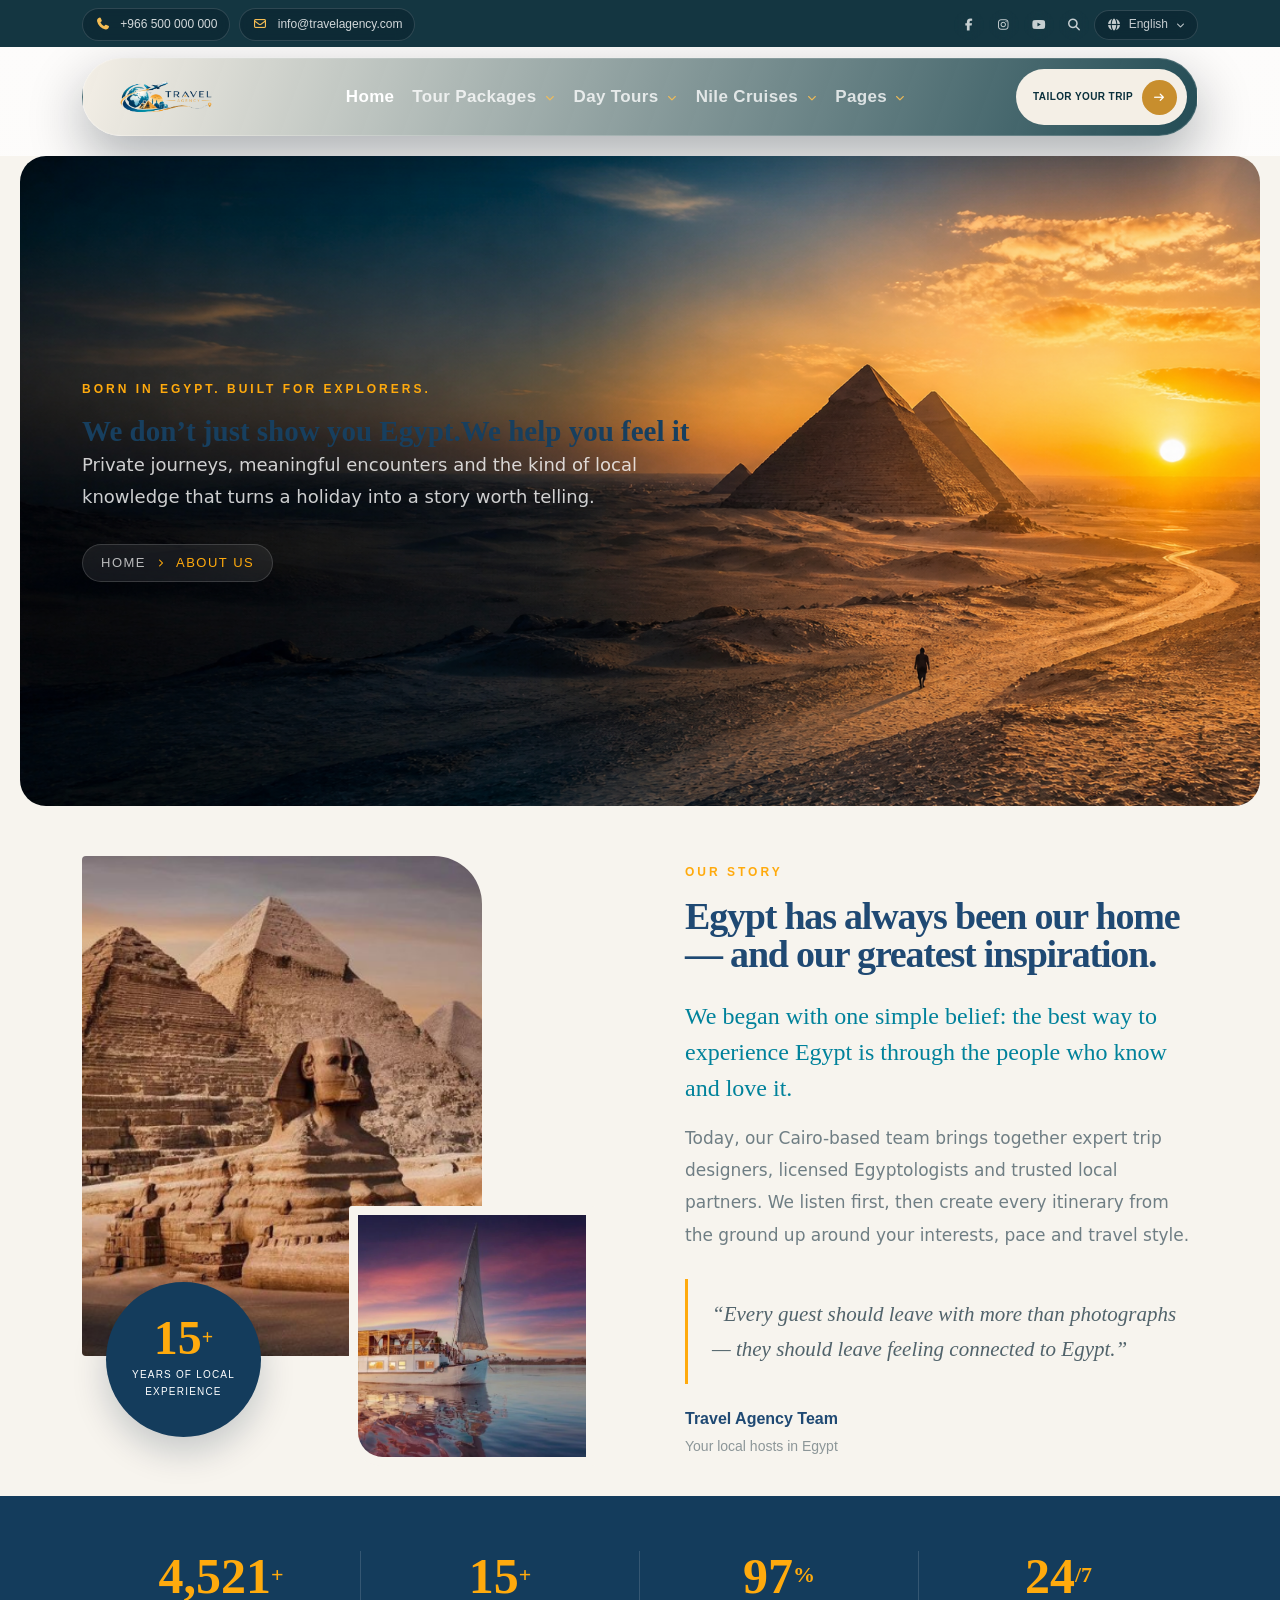
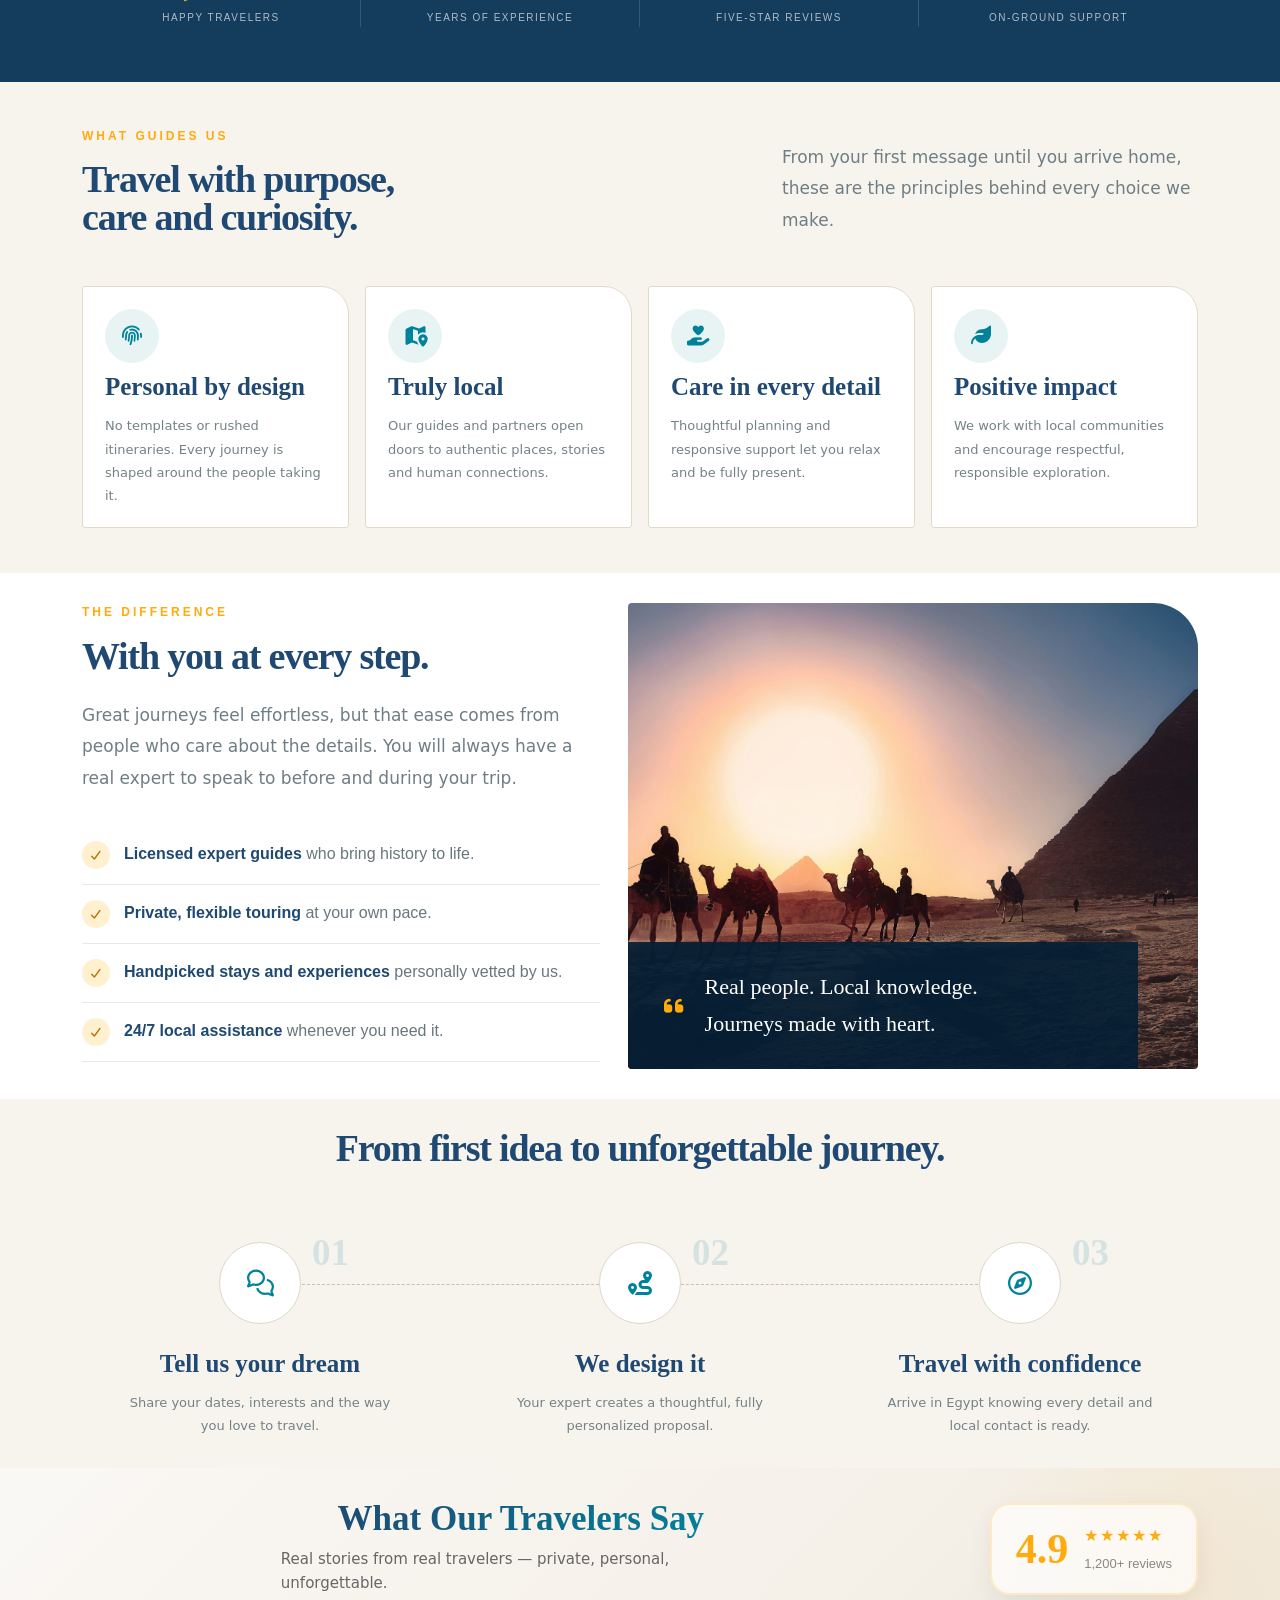
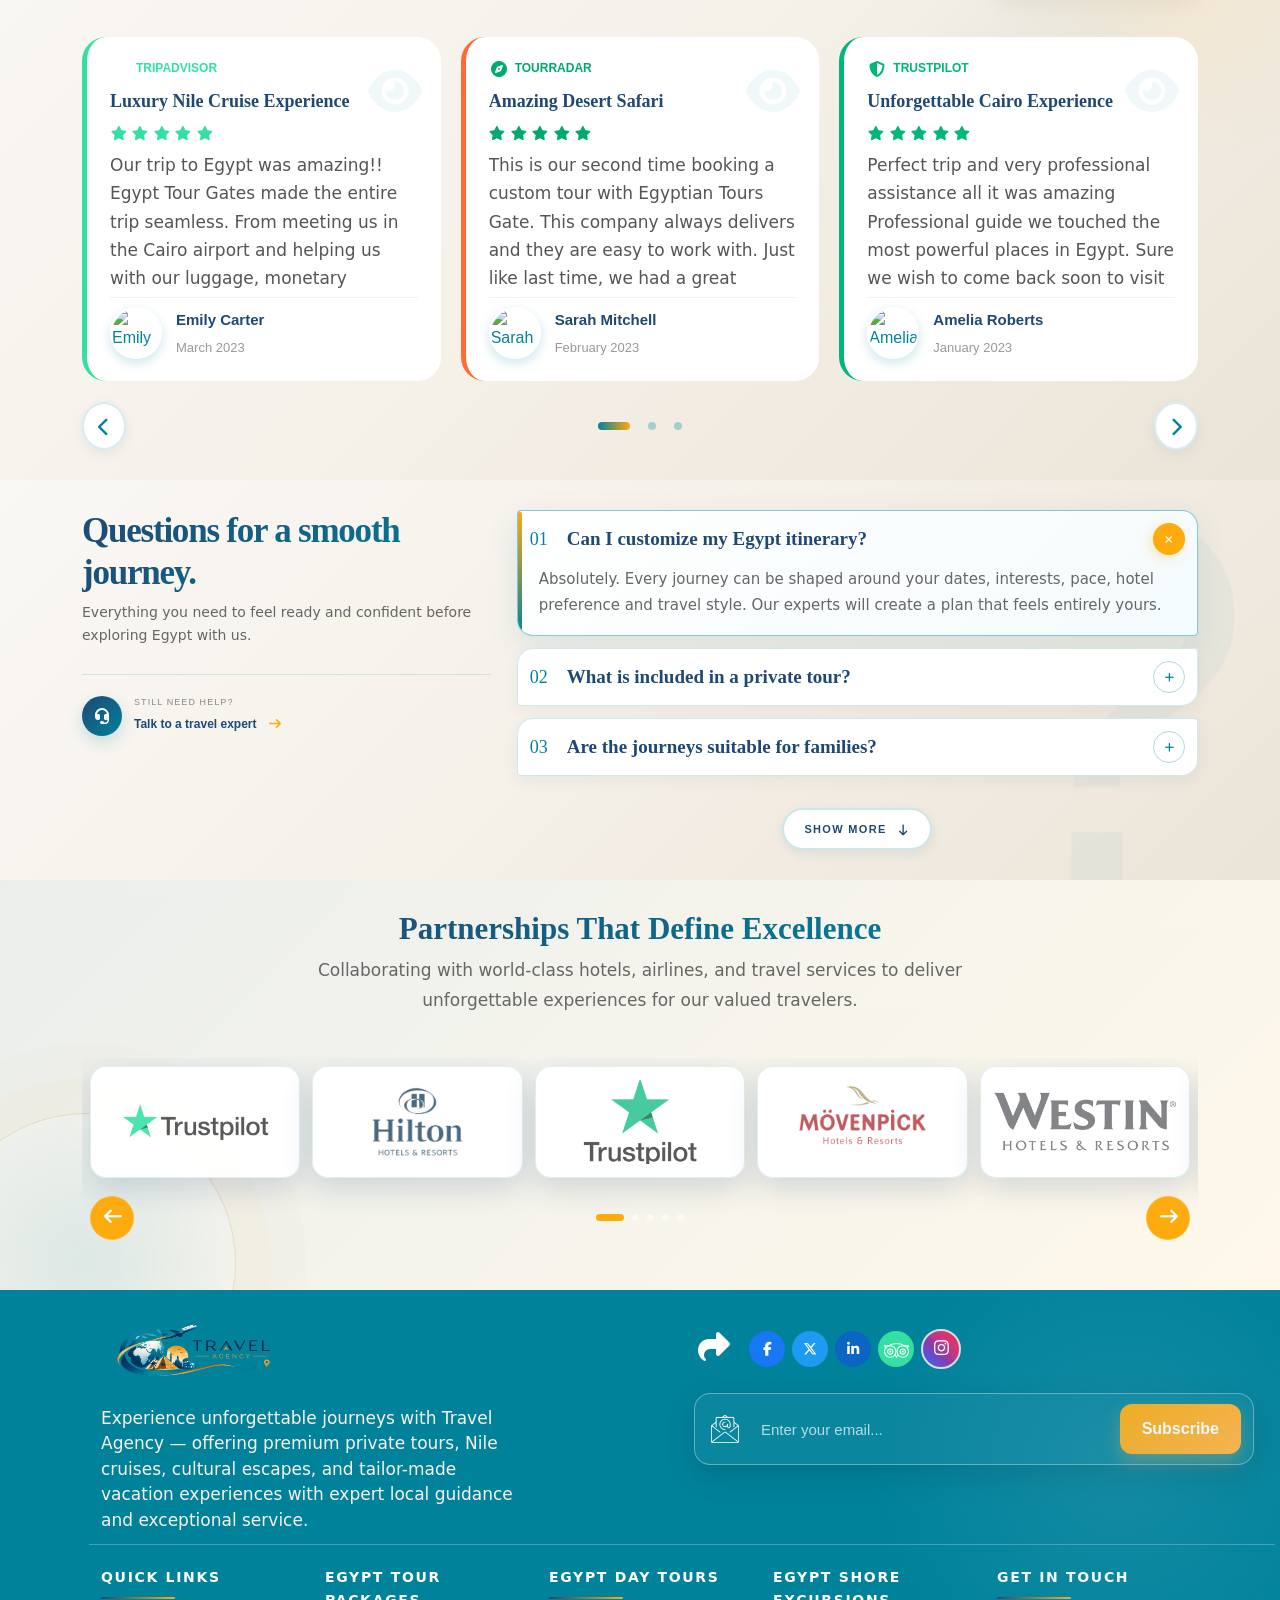
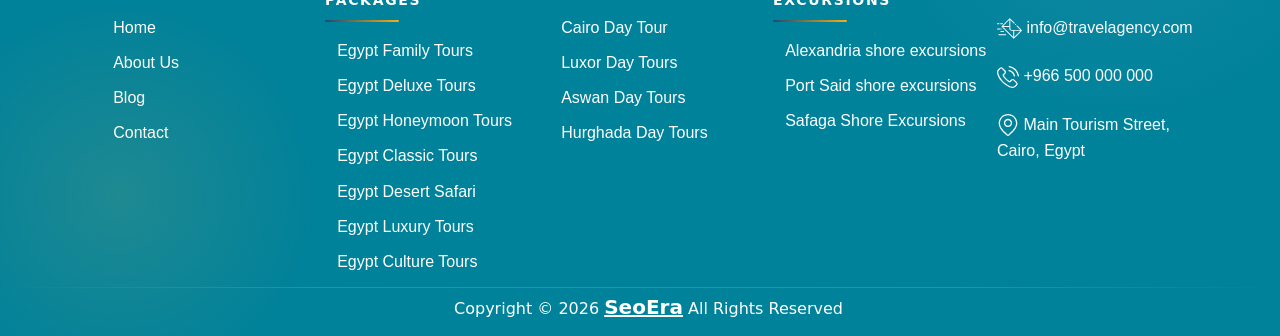
==== about.html @ 5a13d2a3 "tour" ====
<!DOCTYPE html>
<html lang="en">

<head>
  <meta charset="utf-8">
  <meta name="viewport" content="width=device-width, initial-scale=1, viewport-fit=cover">
  <meta http-equiv="X-UA-Compatible" content="IE=edge">

  <title>Travel Agency | Tailor-Made Tours & Vacations</title>
  <meta name="description"
    content="Travel Agency offers premium private tours, cultural trips, Nile cruises, beach escapes, and custom vacation packages designed for unforgettable journeys.">
  <meta name="keywords"
    content="travel agency, tour packages, private tours, vacation packages, Nile cruise, cultural tours, travel experiences, Egypt tours">

  <!-- Open Graph / Facebook / LinkedIn -->
  <meta property="og:image:alt" content="Travel Agency premium vacation and tour experiences">
  <meta property="og:locale" content="en_US">
  <meta property="og:url" content="https://www.travelagency.com" />
  <meta property="og:title" content="Travel Agency | Tailor-Made Tours & Vacations" />
  <meta property="og:description"
    content="Travel Agency offers premium private tours, cultural trips, Nile cruises, beach escapes, and custom vacation packages designed for unforgettable journeys." />
  <meta property="og:image" content="https://www.travelagency.com/assets/images/logo.png" />

  <meta property="og:site_name" content="Travel Agency" />
  <meta name="author" content="Travel Agency">
  <meta property="og:type" content="website">
  <link href="https://www.travelagency.com" rel="canonical">
  <!-- Twitter Card -->
  <meta name="twitter:card" content="summary">
  <meta name="twitter:site" content="@travelagency">
  <meta name="twitter:title" content="Travel Agency | Tailor-Made Tours & Vacations">
  <meta name="twitter:description"
    content="Travel Agency offers premium private tours, cultural trips, Nile cruises, beach escapes, and custom vacation packages designed for unforgettable journeys.">
  <meta name="twitter:image" content="https://www.travelagency.com/assets/images/logo.png">

  <meta name="robots" content="index, follow, max-image-preview:large, max-snippet:-1, max-video-preview:-1">
  <meta name="theme-color" content="#061d35">
  <meta name="color-scheme" content="light">

  <!-- Twitter Card -->

  <!-- Favicons: upload these files later inside /assets/favicon/ -->
  <link rel="icon" type="image/png" sizes="32x32" href="./assets/images/logo.png">
  <link rel="icon" type="image/png" sizes="16x16" href="./assets/images/logo.png">
  <link rel="apple-touch-icon" sizes="180x180" href="./assets/images/logo.png">


  <!---==============================================================================================
        Librairies
    ==================================================================================================-->
  <!-- font-awesome icon -->
  <link rel="stylesheet" href="./assets/fonts/fontawesome/css/all.min.css" />
  <!-- Bootstrap 5 css -->
  <link rel="stylesheet" href="assets/css/librairies/bootstrap.min.css" />
  <!-- ============= swiper  ===========  -->
  <link rel="stylesheet" href="assets/css/librairies/swiper-bundle.min.css" />
  <!-- Main style css -->
  <link rel="stylesheet" href="assets/css/main.css?v=20260826-egypt-dispatch-v2" />
  <link rel="stylesheet" href="assets/css/about-page.css?v=20260830" />

  <!-- Schema: TravelAgency + Organization -->
  <script type="application/ld+json">
    {
      "@context": "https://schema.org",
      "@type": ["TravelAgency", "Organization"],
      "name": "Travel Agency",
      "url": "https://www.travelagency.com/",
      "logo": "https://www.travelagency.com/assets/images/logo.png",
      "image": "https://www.travelagency.com/assets/images/logo.png",
      "description": "Travel Agency creates tailor-made tours, private excursions, Nile cruises, and unforgettable vacation experiences around the world.",
      "telephone": "+966 500 000 000",
      "email": "info@travelagency.com",
      "address": {
        "@type": "PostalAddress",
        "streetAddress": "Main Tourism Street",
        "addressLocality": "Cairo",
        "addressCountry": "EG"
      },
      "areaServed": ["Egypt", "Cairo", "Luxor", "Aswan", "Hurghada", "Sharm El Sheikh"],
      "priceRange": "$$$",
      "sameAs": [
        "https://www.facebook.com/",
        "https://www.instagram.com/",
        "https://www.youtube.com/@"
      ]
    }
  </script>

  <!-- Schema: WebSite with SearchAction -->
  <script type="application/json" data-schema-status="legacy-disabled">
    {
      "@context": "https://schema.org",
      "@type": "WebSite",
      "name": "Happy Egypt",
      "url": "https://www..com/",
      "potentialAction": {
        "@type": "SearchAction",
        "target": "https://www..com/search?q={search_term_string}",
        "query-input": "required name=search_term_string"
      }
    }
    </script>

  <!-- Schema: Homepage + ItemList for featured tours -->
  <script type="application/json" data-schema-status="legacy-disabled">
    {
      "@context": "https://schema.org",
      "@type": "WebPage",
      "name": "Egypt Tours Gate & Trips | Happy Egypt",
      "url": "https://www..com/",
      "description": "Discover the Egypt Tours Gate and trips with Happy Egypt. Explore Cairo, Luxor, Aswan, Nile Cruises, and the Red Sea through expertly crafted itineraries.",
      "mainEntity": {
        "@type": "ItemList",
        "name": "Featured Egypt Tours",
        "itemListElement": [
          {
            "@type": "ListItem",
            "position": 1,
            "item": {
              "@type": "TouristTrip",
              "name": "13 Days Classic Egypt Tour Package with Nile Cruise",
              "description": "Classic Egypt tour covering Cairo, Alexandria, Hurghada, Luxor and Aswan with Nile Cruise experience.",
              "touristType": "Cultural Travelers",
              "offers": {"@type": "Offer", "price": "3350", "priceCurrency": "USD", "availability": "https://schema.org/InStock"}
            }
          },
          {
            "@type": "ListItem",
            "position": 2,
            "item": {
              "@type": "TouristTrip",
              "name": "Basics of Egypt Tour in 5 Days",
              "description": "Explore Cairo and Luxor in 5 days with expert guides and comfortable accommodations.",
              "touristType": "First-time Visitors",
              "offers": {"@type": "Offer", "price": "3350", "priceCurrency": "USD", "availability": "https://schema.org/InStock"}
            }
          },
          {
            "@type": "ListItem",
            "position": 3,
            "item": {
              "@type": "TouristTrip",
              "name": "Abu Simbel Day Trip",
              "description": "Journey to Abu Simbel temples and Lake Nasser on a private guided day trip.",
              "touristType": "Heritage Travelers",
              "offers": {"@type": "Offer", "price": "160", "priceCurrency": "USD", "availability": "https://schema.org/InStock"}
            }
          }
        ]
      }
    }
    </script>


  <!-- Schema: Blog preview posts -->
  <script type="application/json" data-schema-status="legacy-disabled">
    {
      "@context": "https://schema.org",
      "@type": "ItemList",
      "name": "Happy Egypt Travel Blog",
      "itemListElement": [
        {
          "@type": "ListItem",
          "position": 1,
          "item": {
            "@type": "BlogPosting",
            "headline": "Discover The Grand Egyptian Museum - GEM Opening 2025",
            "url": "https://www..com/article-details.html",
            "image": "https://www..com/storage/22589/conversions/image-473-webp.webp",
            "author": {"@type": "Organization", "name": "Happy Egypt"},
            "publisher": {"@type": "Organization", "name": "Happy Egypt"}
          }
        },
        {
          "@type": "ListItem",
          "position": 2,
          "item": {
            "@type": "BlogPosting",
            "headline": "Exploring the Valley Temple of Khafre",
            "url": "https://www..com/article-details.html",
            "image": "https://www..com/storage/22227/conversions/589321228_temple-webp.webp",
            "author": {"@type": "Organization", "name": "Happy Egypt"},
            "publisher": {"@type": "Organization", "name": "Happy Egypt"}
          }
        },
        {
          "@type": "ListItem",
          "position": 3,
          "item": {
            "@type": "BlogPosting",
            "headline": "The Tomb of Kagemni: Explore Saqqara's Ancient Treasure",
            "url": "https://www..com/article-details.html",
            "image": "https://www..com/storage/22157/conversions/tomb-of-kagemni-at-saqqara--webp.webp",
            "author": {"@type": "Organization", "name": "Happy Egypt"},
            "publisher": {"@type": "Organization", "name": "Happy Egypt"}
          }
        }
      ]
    }
    </script>

  <!-- Schema: FAQPage -->
  <script type="application/json" data-schema-status="legacy-disabled">
    {
      "@context": "https://schema.org",
      "@type": "FAQPage",
      "mainEntity": [
        {
          "@type": "Question",
          "name": "What is included in aHappy Egypt private day tour?",
          "acceptedAnswer": {"@type": "Answer", "text": "Most private day tours include hotel pickup and drop-off, a licensed expert guide, private transportation and a customized itinerary. Entrance fees and meals depend on the selected tour package."}
        },
        {
          "@type": "Question",
          "name": "Can I customize my Egypt day tour itinerary?",
          "acceptedAnswer": {"@type": "Answer", "text": "Yes.Happy Egypt can tailor your itinerary around your schedule, interests, hotel location and preferred travel style."}
        },
        {
          "@type": "Question",
          "name": "AreHappy Egypt tours suitable for families?",
          "acceptedAnswer": {"@type": "Answer", "text": "Yes. Private tours can be adjusted for couples, families, seniors and small groups, including flexible pacing and family-friendly stops."}
        },
        {
          "@type": "Question",
          "name": "How can I book a private day tour in Egypt?",
          "acceptedAnswer": {"@type": "Answer", "text": "You can book through the website inquiry form, WhatsApp, email or by requesting a custom itinerary from the travel team."}
        }
      ]
    }
    </script>
  <!-- Unified structured data for Travel Agency -->
  <script type="application/ld+json">
    {
      "@context": "https://schema.org",
      "@graph": [
        {
          "@type": "TravelAgency",
          "@id": "https://www.travelagency.com/#organization",
          "name": "Travel Agency",
          "url": "https://www.travelagency.com/",
          "logo": {
            "@type": "ImageObject",
            "@id": "https://www.travelagency.com/#logo",
            "url": "https://www.travelagency.com/assets/images/logo.png",
            "contentUrl": "https://www.travelagency.com/assets/images/logo.png",
            "caption": "Travel Agency"
          },
          "image": { "@id": "https://www.travelagency.com/#logo" },
          "description": "Travel Agency creates private tours, custom vacation packages, Nile cruises, and unforgettable travel experiences across top destinations.",
          "telephone": "+966 500 000 000",
          "email": "info@travelagency.com",
          "priceRange": "$$$",
          "address": {
            "@type": "PostalAddress",
            "streetAddress": "Main Tourism Street",
            "addressLocality": "Cairo",
            "addressCountry": "EG"
          },
          "areaServed": [
            { "@type": "Country", "name": "Egypt" },
            { "@type": "City", "name": "Cairo" },
            { "@type": "City", "name": "Luxor" },
            { "@type": "City", "name": "Aswan" },
            { "@type": "City", "name": "Hurghada" },
            { "@type": "City", "name": "Sharm El Sheikh" }
          ],
          "sameAs": [
            "https://www.facebook.com/",
            "https://www.instagram.com/",
            "https://www.youtube.com/@"
          ]
        },
        {
          "@type": "WebSite",
          "@id": "https://www.travelagency.com/#website",
          "url": "https://www.travelagency.com/",
          "name": "Travel Agency",
          "publisher": { "@id": "https://www.travelagency.com/#organization" },
          "inLanguage": "en-US"
        },
        {
          "@type": "WebPage",
          "@id": "https://www.travelagency.com/#webpage",
          "url": "https://www.travelagency.com/",
          "name": "Travel Agency | Tailor-Made Holiday Packages",
          "description": "Explore private tours, day trips, Nile cruises and tailor-made holiday packages crafted for unforgettable travel experiences.",
          "isPartOf": { "@id": "https://www.travelagency.com/#website" },
          "about": { "@id": "https://www.travelagency.com/#organization" },
          "inLanguage": "en-US"
        }
      ]
    }
  </script>
</head>

<body>

  <header class="hero-header">
    <div class="hero-topbar">
      <div class="container hero-topbar__inner">
        <div class="hero-topbar__contact"><a href="tel:+966500000000"><i class="fas fa-phone"></i> +966 500 000
            000</a><a href="mailto:info@travelagency.com"><i class="far fa-envelope"></i> info@travelagency.com</a>
        </div>
        <div class="hero-topbar__tools"><a href="#" aria-label="Facebook"><i class="fab fa-facebook-f"></i></a><a
            href="#" aria-label="Instagram"><i class="fab fa-instagram"></i></a><a href="#" aria-label="YouTube"><i
              class="fab fa-youtube"></i></a><button type="button" aria-label="Search"><i
              class="fas fa-search"></i></button>
          <div class="hero-lang"><button class="hero-lang__trigger" type="button" aria-haspopup="true"><i
                class="fas fa-globe"></i> English <i class="fas fa-chevron-down"></i></button>
            <div class="hero-lang-dropdown">
              <a href="#" class="active">English</a>
              <a href="#">Français</a>
              <a href="#">Deutsch</a>
            </div>
          </div>
        </div>
      </div>
    </div>
    <div class="container hero-nav-wrap">
      <div class="hero-header__inner">
        <a class="hero-header__brand" href="./index.html" aria-label="Travel Agency home"><img
            src="assets/images/logo.png" alt="Travel Agency" width="155" height="64"></a>
        <nav class="hero-header__nav" aria-label="Main navigation">
          <a class="is-active" href="./index.html">Home</a>

          <div class="hero-nav-item"><a href="./category.html" class="hero-nav-item__link">Tour Packages <i
                class="fas fa-chevron-down"></i></a>
            <div class="hero-dropdown"><a href="./Tour.html">Classic Egypt</a><a href="./Tour.html">Luxury Tours</a><a
                href="./Tour.html">Family Holidays</a></div>
          </div>
          <div class="hero-nav-item"><a href="./category.html" class="hero-nav-item__link">Day Tours <i
                class="fas fa-chevron-down"></i></a>
            <div class="hero-dropdown"><a href="./Tour.html">Cairo Day Tours</a><a href="./Tour.html">Luxor Day
                Tours</a><a href="./Tour.html">Aswan Day Tours</a></div>
          </div>
          <div class="hero-nav-item"><a href="./category.html" class="hero-nav-item__link">Nile Cruises <i
                class="fas fa-chevron-down"></i></a>
            <div class="hero-dropdown"><a href="./Tour.html">Luxury Cruises</a><a href="./Tour.html">Dahabiya
                Sailing</a></div>
          </div>
          <div class="hero-nav-item"><button type="button">Pages <i class="fas fa-chevron-down"></i></button>
            <div class="hero-dropdown"><a href="./about.html">About us</a><a href="./article_Category.html">Travel
                guide</a><a href="./contact.html">Contact</a></div>
          </div>
        </nav>
        <a class="hero-header__cta" href="./tailorMade.html">Tailor your trip <i class="fas fa-arrow-right"></i></a>
        <button class="hero-header__toggle" type="button" aria-label="Open navigation" aria-controls="hero-navigation"
          aria-expanded="false"><span></span><span></span><span></span></button>
      </div>
    </div>
    <div class="hero-mobile-overlay" aria-hidden="true"></div>
    <aside class="hero-mobile-nav" id="hero-navigation" aria-hidden="true">
      <div class="hero-mobile-nav__head"><a href="./index.html"><img src="assets/images/logo.png"
            alt="Travel Agency"></a><button class="hero-mobile-nav__close" type="button"
          aria-label="Close navigation"><i class="fas fa-times"></i></button></div>
      <p class="hero-mobile-nav__tagline">Explore Egypt</p>
      <nav aria-label="Mobile navigation"><a class="hero-mobile-link" href="./index.html">Home</a>
        <div class="hero-mobile-group"><button type="button" aria-expanded="false"><span>Destinations</span><i
              class="fas fa-chevron-down"></i></button>
          <div><a href="./Tour.html">Cairo</a><a href="./Tour.html">Luxor &amp; Aswan</a><a href="./Tour.html">Red
              Sea</a></div>
        </div>
        <div class="hero-mobile-group"><button type="button" aria-expanded="false"><span>Egypt tour packages</span><i
              class="fas fa-chevron-down"></i></button>
          <div><a href="./Tour.html">Classic Egypt</a><a href="./Tour.html">Luxury Tours</a><a href="./Tour.html">Family
              Holidays</a></div>
        </div>
        <div class="hero-mobile-group"><button type="button" aria-expanded="false"><span>Egypt Day Tours</span><i
              class="fas fa-chevron-down"></i></button>
          <div><a href="./Tour.html">Cairo Day Tours</a><a href="./Tour.html">Luxor Day Tours</a><a
              href="./Tour.html">Aswan Day Tours</a></div>
        </div>
        <div class="hero-mobile-group"><button type="button" aria-expanded="false"><span>Egypt Nile Cruise</span><i
              class="fas fa-chevron-down"></i></button>
          <div><a href="./Tour.html">Luxury Cruises</a><a href="./Tour.html">Dahabiya Sailing</a></div>
        </div>
        <div class="hero-mobile-group"><button type="button" aria-expanded="false"><span>Pages</span><i
              class="fas fa-chevron-down"></i></button>
          <div><a href="./about.html">About us</a><a href="./article_Category.html">Travel guide</a><a
              href="./contact.html">Contact</a></div>
        </div>
      </nav>
      <a class="hero-mobile-nav__cta" href="./tailorMade.html"><i class="fas fa-arrow-right"></i> Plan your trip</a>
      <button class="hero-mobile-nav__language" type="button"><i class="fas fa-globe"></i> English <i
          class="fas fa-chevron-down"></i></button>
    </aside>
  </header>

  <main class="about-page">
    <section class="about-hero" aria-labelledby="about-page-title">
      <div class="about-hero__image" aria-hidden="true"></div>
      <div class="about-hero__overlay" aria-hidden="true"></div>
      <div class="container about-hero__content">
        <span class="about-eyebrow">Born in Egypt. Built for explorers.</span>
        <h2 id="about-page-title">We don’t just show you Egypt.We help you feel it</h2>
        <p>Private journeys, meaningful encounters and the kind of local knowledge that turns a holiday into a story
          worth telling.</p>
        <nav class="about-breadcrumb" aria-label="Breadcrumb"><a href="./index.html">Home</a><i
            class="fas fa-chevron-right"></i><span>About us</span></nav>
      </div>
    </section>

    <section class="about-story" aria-labelledby="about-story-title">
      <div class="container about-story__grid">
        <div class="about-story__visual">
          <figure class="about-story__main"><img src="assets/images/New folder/giza.png"
              alt="The Pyramids of Giza at golden hour" loading="lazy"></figure>
          <figure class="about-story__small"><img src="assets/images/New folder/Egypt Nile Cruise.webp"
              alt="A peaceful Nile cruise in Egypt" loading="lazy"></figure>
          <div class="about-story__badge"><strong>15<sup>+</sup></strong><span>Years of local<br>experience</span></div>
        </div>
        <div class="about-story__copy">
          <span class="about-kicker">Our story</span>
          <h2 id="about-story-title">Egypt has always been our home — and our greatest inspiration.</h2>
          <p class="about-story__lead">We began with one simple belief: the best way to experience Egypt is through the
            people who know and love it.</p>
          <p>Today, our Cairo-based team brings together expert trip designers, licensed Egyptologists and trusted local
            partners. We listen first, then create every itinerary from the ground up around your interests, pace and
            travel style.</p>
          <blockquote>“Every guest should leave with more than photographs — they should leave feeling connected to
            Egypt.”</blockquote>
          <div class="about-story__signature"><span>Travel Agency Team</span><small>Your local hosts in Egypt</small>
          </div>
        </div>
      </div>
    </section>

    <section class="about-numbers" aria-label="Our achievements">
      <div class="container about-numbers__grid">
        <div><strong data-counter="4800">4,800<sup>+</sup></strong><span>Happy travelers</span></div>
        <div><strong data-counter="15">15<sup>+</sup></strong><span>Years of experience</span></div>
        <div><strong data-counter="98">98<sup>%</sup></strong><span>Five-star reviews</span></div>
        <div><strong data-counter="24">24<sup>/7</sup></strong><span>On-ground support</span></div>
      </div>
    </section>

    <section class="about-values" aria-labelledby="about-values-title">
      <div class="container">
        <div class="about-values__head">
          <div><span class="about-kicker">What guides us</span>
            <h2 id="about-values-title">Travel with purpose,<br>care and curiosity.</h2>
          </div>
          <p>From your first message until you arrive home, these are the principles behind every choice we make.</p>
        </div>
        <div class="about-values__grid">
          <article><i class="fas fa-fingerprint"></i>
            <h3>Personal by design</h3>
            <p>No templates or rushed itineraries. Every journey is shaped around the people taking it.</p>
          </article>
          <article><i class="fas fa-map-marked-alt"></i>
            <h3>Truly local</h3>
            <p>Our guides and partners open doors to authentic places, stories and human connections.</p>
          </article>
          <article><i class="fas fa-hand-holding-heart"></i>
            <h3>Care in every detail</h3>
            <p>Thoughtful planning and responsive support let you relax and be fully present.</p>
          </article>
          <article><i class="fas fa-leaf"></i>
            <h3>Positive impact</h3>
            <p>We work with local communities and encourage respectful, responsible exploration.</p>
          </article>
        </div>
      </div>
    </section>

    <section class="about-difference" aria-labelledby="about-difference-title">
      <div class="container about-difference__grid">
        <div class="about-difference__copy"><span class="about-kicker">The difference</span>
          <h2 id="about-difference-title">With you at every step.</h2>
          <p>Great journeys feel effortless, but that ease comes from people who care about the details. You will always
            have a real expert to speak to before and during your trip.</p>
          <ul>
            <li><i class="fas fa-check"></i><span><strong>Licensed expert guides</strong> who bring history to
                life.</span></li>
            <li><i class="fas fa-check"></i><span><strong>Private, flexible touring</strong> at your own pace.</span>
            </li>
            <li><i class="fas fa-check"></i><span><strong>Handpicked stays and experiences</strong> personally vetted by
                us.</span></li>
            <li><i class="fas fa-check"></i><span><strong>24/7 local assistance</strong> whenever you need it.</span>
            </li>
          </ul>
        </div>
        <figure class="about-difference__image"><img src="assets/images/New folder/hero-img5.jpg"
            alt="Travelers exploring Egypt with a local guide" loading="lazy">
          <figcaption><i class="fas fa-quote-left"></i><span>Real people. Local knowledge.<br>Journeys made with
              heart.</span></figcaption>
        </figure>
      </div>
    </section>

    <section class="about-process" aria-labelledby="about-process-title">
      <div class="container">
        <div class="about-process__head">

          <h2 id="about-process-title">From first idea to unforgettable journey.</h2>
        </div>
        <div class="about-process__steps">
          <article><b>01</b><span><i class="far fa-comments"></i></span>
            <h3>Tell us your dream</h3>
            <p>Share your dates, interests and the way you love to travel.</p>
          </article>
          <article><b>02</b><span><i class="fas fa-route"></i></span>
            <h3>We design it</h3>
            <p>Your expert creates a thoughtful, fully personalized proposal.</p>
          </article>
          <article><b>03</b><span><i class="far fa-compass"></i></span>
            <h3>Travel with confidence</h3>
            <p>Arrive in Egypt knowing every detail and local contact is ready.</p>
          </article>
        </div>
        <!-- <div class="about-process__cta">
          <p>Your Egypt story starts with a conversation.</p><a href="./tailorMade.html">Plan my trip <i
              class="fas fa-arrow-right"></i></a>
        </div> -->
      </div>
    </section>
  </main>

  <section class="cat-hero-section about-legacy-content" aria-labelledby="cat-hero-heading">
    <div class="cat-hero-bg">
      <img src="assets/images/hero-ai-2026.png" alt="Egypt Luxury Travel and Pyramids of Giza" class="cat-hero-bg__img"
        fetchpriority="high">
      <div class="cat-hero-bg__overlay"></div>
      <div class="cat-hero-bg__pattern"></div>
    </div>

    <div class="container cat-hero-content">

      <!-- Hero Copy -->
      <div class="cat-hero-text">
        <h1 id="cat-hero-heading" class="cat-hero-title">
          Egypt Day Tours & Excursions
        </h1>
        <p class="cat-hero-lead">
          Discover the most popular day tours and excursions in Egypt. From the Pyramids of Giza and the Sphinx to Luxor
          and Aswan, we offer private guided tours to explore Egypt's ancient wonders.
        </p>

        <!-- Quick Trust Stats -->
        <div class="cat-hero-stats">
          <div class="cat-hero-stat">
            <span class="cat-hero-stat__num">12<sup>+</sup></span>
            <span class="cat-hero-stat__label">Tour Categories</span>
          </div>
          <div class="cat-hero-stat-divider"></div>
          <div class="cat-hero-stat">
            <span class="cat-hero-stat__num">150<sup>+</sup></span>
            <span class="cat-hero-stat__label">Curated Itineraries</span>
          </div>
          <div class="cat-hero-stat-divider"></div>
          <div class="cat-hero-stat">
            <span class="cat-hero-stat__num">100<sup>%</sup></span>
            <span class="cat-hero-stat__label">Tailor-Made &amp; Private</span>
          </div>
          <div class="cat-hero-stat-divider"></div>
          <div class="cat-hero-stat">
            <span class="cat-hero-stat__num">4.9<i class="fas fa-star cat-hero-star"></i></span>
            <span class="cat-hero-stat__label">1,200+ Reviews</span>
          </div>
        </div>

        <!-- Quick Filter / Search Jump -->
        <!-- <div class="cat-hero-search-wrap">
          <div class="cat-hero-search">
            <i class="fas fa-search cat-hero-search__icon"></i>
            <input type="text" id="categorySearchInput"
              placeholder="Search categories (e.g. Nile Cruise, Cairo, Safari, Luxury)..."
              aria-label="Search travel categories">
            <button type="button" id="clearSearchBtn" class="cat-hero-search__clear" style="display:none;"
              aria-label="Clear search">
              <i class="fas fa-times"></i>
            </button>
          </div>
        </div> -->
      </div>
      <!-- Breadcrumb -->
      <nav aria-label="breadcrumb" class="cat-breadcrumb">
        <ol class="cat-breadcrumb__list">
          <li class="cat-breadcrumb__item">
            <a href="./index.html" class="cat-breadcrumb__link"><i class="fas fa-home"></i> Home</a>
          </li>
          <li class="cat-breadcrumb__separator"><i class="fas fa-chevron-right"></i></li>
          <li class="cat-breadcrumb__item">
            <a href="./category.html" class="cat-breadcrumb__link">
              Egypt Day Tours</a>
          </li>
          <li class="cat-breadcrumb__separator"><i class="fas fa-chevron-right"></i></li>

          <li class="cat-breadcrumb__item active" aria-current="page">Explore the Best Cairo Day Tours</li>
        </ol>
      </nav>

    </div>
  </section>

  <!-- ======================================
       ABOUT US SECTION
  ======================================= -->
  <section class="about-us" id="about-us" aria-labelledby="about-us-title">
    <div class="container about-us__shell">

      <!-- Right Content Column -->
      <div class="about-us__content">
        <h2 id="about-us-title" class="about-us__title">
          Egypt, Closer Than
          You've Ever Seen It
        </h2>

        <p class="about-us__lead">
          We are a Cairo-based travel company with over 15 years of experience crafting private, bespoke journeys across
          Egypt — from the Pyramids of Giza to the temples of Nubia.
        </p>

        <p class="about-us__body">
          Every trip we design is built around one traveler at a time. No crowded buses. No rushed agendas. Just you, a
          licensed expert guide, and the real Egypt — at your own pace, on your own schedule.
        </p>

        <!-- Key Pillars -->
        <ul class="about-us__pillars" aria-label="Our key values">
          <li class="about-us__pillar">
            <span class="about-us__pillar-icon"><i class="fas fa-user-tie"></i></span>
            <div class="about-us__pillar-copy">
              <strong>Expert-Licensed Guides</strong>
              <p>Every guide holds an official Ministry of Tourism license and speaks your language.</p>
            </div>
          </li>
          <li class="about-us__pillar">
            <span class="about-us__pillar-icon"><i class="fas fa-sliders"></i></span>
            <div class="about-us__pillar-copy">
              <strong>100% Tailored Itineraries</strong>
              <p>We build your trip from scratch — no templates, no fixed schedules.</p>
            </div>
          </li>
          <li class="about-us__pillar">
            <span class="about-us__pillar-icon"><i class="fas fa-headset"></i></span>
            <div class="about-us__pillar-copy">
              <strong>24/7 On-Ground Support</strong>
              <p>A real person is available to you at every step of your journey.</p>
            </div>
          </li>
        </ul>

        <!-- Stats Row -->
        <div class="about-us__stats" role="list">
          <div class="about-us__stat" role="listitem">
            <strong>4,800<span>+</span></strong>
            <small>Travelers Served</small>
          </div>
          <div class="about-us__stat-divider" aria-hidden="true"></div>
          <div class="about-us__stat" role="listitem">
            <strong>98<span>%</span></strong>
            <small>5-Star Reviews</small>
          </div>
          <div class="about-us__stat-divider" aria-hidden="true"></div>
          <div class="about-us__stat" role="listitem">
            <strong>15<span>+</span></strong>
            <small>Years Experience</small>
          </div>
        </div>
      </div>
      <!-- Left Visual Column -->
      <div class="about-us__visual">
        <div class="about-us__img-main">
          <img src="assets/images/New folder/giza.png" alt="Pyramids of Giza with camel at golden hour" loading="lazy">
          <div class="about-us__img-badge">
            <span class="about-us__badge-num">15<sup>+</sup></span>
            <span class="about-us__badge-label">Years of Excellence</span>
          </div>
        </div>

        <div class="about-us__img-secondary">
          <img src="assets/images/New folder/Egypt Nile Cruise.webp" alt="Luxury Nile cruise at sunset" loading="lazy">
        </div>

        <!-- Floating Trust Card -->
        <div class="about-us__trust-card">
          <div class="about-us__trust-icon"><i class="fas fa-shield-halved"></i></div>
          <div class="about-us__trust-copy">
            <strong>4,800+</strong>
            <span>Happy Travelers in 2024</span>
          </div>
        </div>
      </div>

    </div>
  </section>



  <section class="reviews-section" aria-labelledby="reviews-title">
    <div class="reviews-decoration"></div>
    <div class="container reviews-shell">
      <div class="reviews-header">
        <div class="header-content">
          <h2 id="reviews-title">What Our Travelers Say</h2>
          <p>Real stories from real travelers — private, personal, unforgettable.</p>
        </div>
        <div class="header-rating">
          <span class="rating-score">4.9</span>
          <div class="rating-details">
            <span class="rating-stars">★★★★★</span>
            <span class="rating-count">1,200+ reviews</span>
          </div>
        </div>
      </div>

      <div class="reviews-slider-wrapper">
        <div class="swiper reviewsSwiper">
          <div class="swiper-wrapper">
            <div class="swiper-slide">
              <div class="review-card review-card--tripadvisor">
                <div class="review-watermark"><i class="fas fa-eye"></i></div>
                <div class="review-platform-icon">
                  <i class="fab fa-tripadvisor"></i>
                  <span>Tripadvisor</span>
                </div>
                <div class="review-header">
                  <h3 class="review-title">Luxury Nile Cruise Experience</h3>
                  <div class="review-rating">
                    <i class="fas fa-star"></i>
                    <i class="fas fa-star"></i>
                    <i class="fas fa-star"></i>
                    <i class="fas fa-star"></i>
                    <i class="fas fa-star"></i>
                  </div>
                </div>
                <p class="review-text">Our trip to Egypt was amazing!! Egypt Tour Gates made the entire trip seamless.
                  From meeting us in the Cairo airport and helping us with our luggage, monetary exchange and getting
                  through customs to the exceptionally informative tour guides daily, this company was there every step
                  of the way.</p>
                <div class="review-footer">
                  <div class="review-avatar">
                    <img src="https://randomuser.me/api/portraits/women/44.jpg" alt="Emily Carter">
                  </div>
                  <div class="review-author">
                    <strong>Emily Carter</strong>
                    <small>March 2023</small>
                  </div>
                </div>
              </div>
            </div>

            <div class="swiper-slide">
              <div class="review-card review-card--tourradar">
                <div class="review-watermark"><i class="fas fa-eye"></i></div>
                <div class="review-platform-icon">
                  <i class="fas fa-compass"></i>
                  <span>TourRadar</span>
                </div>
                <div class="review-header">
                  <h3 class="review-title">Amazing Desert Safari</h3>
                  <div class="review-rating">
                    <i class="fas fa-star"></i>
                    <i class="fas fa-star"></i>
                    <i class="fas fa-star"></i>
                    <i class="fas fa-star"></i>
                    <i class="fas fa-star"></i>
                  </div>
                </div>
                <p class="review-text">This is our second time booking a custom tour with Egyptian Tours Gate. This
                  company always delivers and they are easy to work with. Just like last time, we had a great
                  experience. Our 2 teenagers and eight year old also had a blast on this tour.</p>
                <div class="review-footer">
                  <div class="review-avatar">
                    <img src="https://randomuser.me/api/portraits/women/65.jpg" alt="Sarah Mitchell">
                  </div>
                  <div class="review-author">
                    <strong>Sarah Mitchell</strong>
                    <small>February 2023</small>
                  </div>
                </div>
              </div>
            </div>

            <div class="swiper-slide">
              <div class="review-card review-card--trustpilot">
                <div class="review-watermark"><i class="fas fa-eye"></i></div>
                <div class="review-platform-icon">
                  <i class="fas fa-shield-alt"></i>
                  <span>Trustpilot</span>
                </div>
                <div class="review-header">
                  <h3 class="review-title">Unforgettable Cairo Experience</h3>
                  <div class="review-rating">
                    <i class="fas fa-star"></i>
                    <i class="fas fa-star"></i>
                    <i class="fas fa-star"></i>
                    <i class="fas fa-star"></i>
                    <i class="fas fa-star"></i>
                  </div>
                </div>
                <p class="review-text">Perfect trip and very professional assistance all it was amazing Professional
                  guide we touched the most powerful places in Egypt. Sure we wish to come back soon to visit more and
                  to have a stay in red sea.</p>
                <div class="review-footer">
                  <div class="review-avatar">
                    <img src="https://randomuser.me/api/portraits/women/32.jpg" alt="Amelia Roberts">
                  </div>
                  <div class="review-author">
                    <strong>Amelia Roberts</strong>
                    <small>January 2023</small>
                  </div>
                </div>
              </div>
            </div>

            <div class="swiper-slide">
              <div class="review-card review-card--google">
                <div class="review-watermark"><i class="fas fa-eye"></i></div>
                <div class="review-platform-icon">
                  <i class="fab fa-google"></i>
                  <span>Google</span>
                </div>
                <div class="review-header">
                  <h3 class="review-title">Solo Travel - Perfectly Safe</h3>
                  <div class="review-rating">
                    <i class="fas fa-star"></i>
                    <i class="fas fa-star"></i>
                    <i class="fas fa-star"></i>
                    <i class="fas fa-star"></i>
                    <i class="fas fa-star"></i>
                  </div>
                </div>
                <p class="review-text">From Cairo to Aswan, every hotel, guide and experience was exceptional. It felt
                  luxurious while still keeping the warmth and soul of Egypt. The private access and thoughtful
                  surprises made it truly unforgettable.</p>
                <div class="review-footer">
                  <div class="review-avatar">
                    <img src="https://randomuser.me/api/portraits/men/32.jpg" alt="Daniel Kim">
                  </div>
                  <div class="review-author">
                    <strong>Daniel Kim</strong>
                    <small>December 2022</small>
                  </div>
                </div>
              </div>
            </div>

            <div class="swiper-slide">
              <div class="review-card review-card--tripadvisor">
                <div class="review-watermark"><i class="fas fa-eye"></i></div>
                <div class="review-platform-icon">
                  <i class="fab fa-tripadvisor"></i>
                  <span>Tripadvisor</span>
                </div>
                <div class="review-header">
                  <h3 class="review-title">Cultural Journey Excellence</h3>
                  <div class="review-rating">
                    <i class="fas fa-star"></i>
                    <i class="fas fa-star"></i>
                    <i class="fas fa-star"></i>
                    <i class="fas fa-star"></i>
                    <i class="fas fa-star"></i>
                  </div>
                </div>
                <p class="review-text">A seamless trip with genuinely warm people. The private access, the thoughtful
                  surprises and the peaceful desert evening were unforgettable. Every detail was taken care of
                  perfectly.</p>
                <div class="review-footer">
                  <div class="review-avatar">
                    <img src="https://randomuser.me/api/portraits/women/68.jpg" alt="Marie Fournier">
                  </div>
                  <div class="review-author">
                    <strong>Marie Fournier</strong>
                    <small>November 2022</small>
                  </div>
                </div>
              </div>
            </div>
          </div>
        </div>

        <div class="slider-controls">
          <button class="slider-btn slider-prev"><i class="fas fa-chevron-left"></i></button>
          <div class="slider-pagination"></div>
          <button class="slider-btn slider-next"><i class="fas fa-chevron-right"></i></button>
        </div>
      </div>
    </div>
  </section>


  <section class="travel-faq" id="faq">
    <div class="travel-faq__shell container">
      <div class="travel-faq__intro">
        <h2>Questions for a smooth journey.</h2>
        <p>Everything you need to feel ready and confident before exploring Egypt with us.</p>
        <div class="travel-faq__help">
          <span><i class="fas fa-headset"></i></span>
          <div><small>Still need help?</small><a href="./contact.html">Talk to a travel expert <i
                class="fas fa-arrow-right"></i></a></div>
        </div>
      </div>
      <div class="travel-faq__list">
        <article class="travel-faq__item is-open">
          <button type="button" aria-expanded="true" aria-controls="travel-faq-1"><span
              class="travel-faq__number">01</span><span>Can I customize my Egypt itinerary?</span><i
              class="fas fa-plus"></i></button>
          <div class="travel-faq__answer" id="travel-faq-1">
            <p>Absolutely. Every journey can be shaped around your dates, interests, pace, hotel preference and travel
              style. Our experts will create a plan that feels entirely yours.</p>
          </div>
        </article>
        <article class="travel-faq__item">
          <button type="button" aria-expanded="false" aria-controls="travel-faq-2"><span
              class="travel-faq__number">02</span><span>What is included in a private tour?</span><i
              class="fas fa-plus"></i></button>
          <div class="travel-faq__answer" id="travel-faq-2">
            <p>Most private tours include hotel pickup and drop-off, a licensed guide, private air-conditioned transport
              and a carefully planned itinerary. Exact inclusions are always clear before booking.</p>
          </div>
        </article>
        <article class="travel-faq__item">
          <button type="button" aria-expanded="false" aria-controls="travel-faq-3"><span
              class="travel-faq__number">03</span><span>Are the journeys suitable for families?</span><i
              class="fas fa-plus"></i></button>
          <div class="travel-faq__answer" id="travel-faq-3">
            <p>Yes. We adapt the pace, stops and transport for children, parents and senior travellers, creating
              comfortable experiences for every generation.</p>
          </div>
        </article>
        <article class="travel-faq__item">
          <button type="button" aria-expanded="false" aria-controls="travel-faq-4"><span
              class="travel-faq__number">04</span><span>How far in advance should I book?</span><i
              class="fas fa-plus"></i></button>
          <div class="travel-faq__answer" id="travel-faq-4">
            <p>We recommend booking four to eight weeks ahead, especially for Nile cruises and peak travel months.
              Last-minute requests are welcome and depend on availability.</p>
          </div>
        </article>
        <article class="travel-faq__item">
          <button type="button" aria-expanded="false" aria-controls="travel-faq-5"><span
              class="travel-faq__number">05</span><span>What is your cancellation policy?</span><i
              class="fas fa-plus"></i></button>
          <div class="travel-faq__answer" id="travel-faq-5">
            <p>Day tours usually include free cancellation up to 48 hours before departure. Multi-day journeys and
              cruises have package-specific terms shared clearly with your proposal.</p>
          </div>
        </article>
        <div class="travel-faq__more-wrap">
          <button class="travel-faq__more" type="button" aria-expanded="false">
            <span class="show-label">Show More</span><span class="less-label">Show Less</span><i
              class="fas fa-arrow-down"></i>
          </button>
        </div>
      </div>
    </div>
  </section>


  <section class="partners">
    <div class="container">
      <!-- Partners Header -->
      <div class="row justify-content-center">
        <div class="col-lg-8 text-center">
          <div class="partners-header">
            <h2 class="section-title partners-title">Partnerships That Define Excellence</h2>
            <p class="partners-subtitle">Collaborating with world-class hotels, airlines, and travel services to deliver
              unforgettable experiences for our valued travelers.</p>

          </div>
        </div>
      </div>
    </div>

    <div class="partners-showcase container" aria-label="Our trusted partners">
      <div class="partners-showcase__line" aria-hidden="true">
        <div class="swiper partnerSwiper">
          <div class="swiper-wrapper partners-logo-grid">
            <figure class="swiper-slide"><img src="assets/images/Trustpilot-Logo.png" alt="Trustpilot partner logo">
            </figure>
            <figure class="swiper-slide"><img src="assets/images/HI_mk_logo_hiltonbrandlogo-(1)-webp.webp"
                alt="Hilton hotel partner logo">
            </figure>
            <figure class="swiper-slide"><img src="assets/images/trustpilot.png" alt="Trustpilot reviews logo"></figure>
            <figure class="swiper-slide"><img src="assets/images/pngegg-(7)-webp.webp"
                alt="Sheraton hotel partner logo"></figure>
            <figure class="swiper-slide"><img src="assets/images/pngegg-(6)-webp.webp" alt="Golden Tulip partner logo">
            </figure>
            <figure class="swiper-slide"><img src="assets/images/pngegg-(5)-webp.webp"
                alt="Marriott hotel partner logo"></figure>
            <figure class="swiper-slide"><img src="assets/images/pngegg-(4)-webp.webp" alt="Westin hotel partner logo">
            </figure>
            <figure class="swiper-slide"><img src="assets/images/tripadvisor-color.png" alt="TripAdvisor partner logo">
            </figure>
            <figure class="swiper-slide"><img src="assets/images/pngegg-(2)-webp.webp"
                alt="Travel platform partner logo"></figure>
          </div>
          <div class="partners-slider-nav">
            <button class="partners-prev" type="button" aria-label="Previous partners"><i
                class="fas fa-arrow-left"></i></button>
            <div class="partners-pagination"></div>
            <button class="partners-next" type="button" aria-label="Next partners"><i
                class="fas fa-arrow-right"></i></button>
          </div>
        </div>
      </div>
  </section>


  <footer class="site-footer site-footer--refined">
    <div class="footer-deco-layer"></div>
    <!-- Top wave -->
    <div class="container-fluid">
      <div class="row footer-deco">
        <div class="col-md-6 col-xl-6">
          <div class="footer-widget footer-widget--about">
            <div itemscope="" itemtype="http://schema.org/Organization">

              <a href="./index.html" class="footer-widget__logo" itemprop="url">
                <img loading="lazy" src="assets/images/logo.png" alt="logo" itemprop="logo" width="185">
              </a>
            </div>
            <p class="footer-widget__text">
              Experience unforgettable journeys with Travel Agency — offering premium private tours,
              Nile cruises, cultural escapes, and tailor-made vacation experiences with expert local
              guidance and exceptional service.
            </p>

          </div>
        </div>


        <div class="col-md-6 col-xl-6">
          <ul class="social-media-navbar mt-4 mb-4">
            <li>
              <i class="fas fa-share fa-2x text-white me-2" aria-hidden="true"></i>
            </li>
            <li>
              <a href="https://facebook.com/travelagency" target="_blank" aria-label="Follow us on Facebook"
                class="facebook">
                <i class="fab fa-facebook-f"></i>
              </a>
            </li>
            <li>
              <a href="https://twitter.com/travelagency" target="_blank" aria-label="Follow us on Twitter"
                class="twitter">
                <i class="fab fa-x-twitter"></i>
              </a>
            </li>
            <li>
              <a href="https://linkedin.com/company/travelagency" target="_blank" aria-label="Follow us on LinkedIn"
                class="linkedin">
                <i class="fab fa-linkedin-in"></i>
              </a>
            </li>
            <li>
              <a href="https://tripadvisor.com" target="_blank" aria-label="See us on TripAdvisor" class="tripadvisor">
                <svg style="width: 25px !important;" xmlns="http://www.w3.org/2000/svg" viewBox="0 0 24 24"
                  id="tripadvisor">
                  <g fill="none" stroke="#FFF" stroke-linecap="round" stroke-linejoin="round">
                    <circle cx="6" cy="13" r=".5"></circle>
                    <circle cx="6" cy="13" r="2.5"></circle>
                    <circle cx="6" cy="13" r="5.5"></circle>
                    <circle cx="18" cy="13" r=".5"></circle>
                    <circle cx="18" cy="13" r="2.5"></circle>
                    <circle cx="18" cy="13" r="5.5"></circle>
                    <path
                      d="M4.38 7.5a15.52 15.52 0 0 1 15.24 0M5.5 7.5h-5a5.64 5.64 0 0 1 1.09 2.22M18.5 7.5h5a5.64 5.64 0 0 0-1.09 2.22M10.54 16.1 12 18.5l1.46-2.4">
                    </path>
                  </g>
                </svg>
              </a>
            </li>
            <li>
              <a href="https://instagram.com/travelagency" target="_blank" aria-label="Follow us on Instagram"
                class="instagram">
                <i class="fab fa-instagram"></i>
              </a>
            </li>

          </ul>
          <div class="newsletter_wrap">
            <form action="#">
              <img src="./assets/images/email-icon.png" alt="Newsletter email icon">
              <input type="email" placeholder="Enter your email...">
              <button type="button" class="subscribe">Subscribe</button>
            </form>
          </div>


        </div>

        <hr>
      </div>
    </div>
    <div class="container-fluid">
      <div class="footer-grid">
        <!-- Column 2 -->
        <div class="footer-col">
          <p class="footer-col-title">Quick Links</p>
          <ul>
            <li><a href="./index.html">Home</a></li>
            <li><a href="./about.html">About Us</a></li>
            <li><a href="./article_Category.html">Blog</a></li>
            <li><a href="./contact.html">Contact</a></li>
          </ul>
        </div>

        <!-- Column 3 -->

        <!-- Column 4 -->

        <div class="footer-col">
          <p class="footer-col-title"> Egypt tour packages</p>
          <ul>
            <li><a href="./Tour.html">Egypt Family Tours</a></li>
            <li><a href="./Tour.html">Egypt Deluxe Tours</a></li>
            <li><a href="./Tour.html">Egypt Honeymoon Tours</a></li>
            <li><a href="./Tour.html">Egypt Classic Tours</a></li>
            <li><a href="./Tour.html">Egypt Desert Safari</a></li>
            <li><a href="./Tour.html">Egypt Luxury Tours</a></li>
            <li><a href="./Tour.html">Egypt Culture Tours</a></li>

          </ul>
        </div>

        <!-- Column 5 -->
        <div class="footer-col">
          <p class="footer-col-title"> Egypt Day Tours</p>
          <ul>
            <li><a href="./Tour.html">Cairo Day Tour</a></li>
            <li><a href="./Tour.html">Luxor Day Tours</a></li>
            <li><a href="./Tour.html">Aswan Day Tours</a></li>
            <li><a href="./Tour.html">Hurghada Day Tours</a></li>
          </ul>
        </div>

        <!-- Column 6 -->
        <div class="footer-col">
          <p class="footer-col-title"> Egypt Shore Excursions</p>
          <ul>
            <li><a href="./Tour.html">Alexandria shore excursions</a></li>
            <li><a href="./Tour.html">Port Said shore excursions</a></li>
            <li><a href="./Tour.html">Safaga Shore Excursions</a></li>
          </ul>
        </div>

        <div class="footer-col">
          <p class="footer-col-title"> Get in touch</p>
          <div class="contact-footer mb-2" itemscope="" itemtype="https://schema.org/Organization">
            <a href="mailto:info@travelagency.com" itemprop="email" target="_blank">
              <img loading="lazy" src="./assets/images/envlope.svg" alt="Email icon" width="25" height="25">
              <span>info@travelagency.com</span>
            </a>
            <a href="tel:+966500000000" itemprop="telephone" target="_blank">
              <img loading="lazy" src="./assets/images/phone.svg" alt="Phone icon" width="22" height="22">
              <span> +966 500 000 000</span>
            </a>
            <a href="https://maps.google.com" itemprop="location" target="_blank">
              <img loading="lazy" src="./assets/images/location.svg" alt="Location icon" width="22" height="22">
              <span>
                Main Tourism Street, Cairo, Egypt
              </span>
            </a>


          </div>
        </div>

      </div>
    </div>
    <div class="footer-divider"></div>
    <div class="footer-bottom">
      <p class="footer-copy">
        Copyright © <span id="csyear">2026</span>
        <a href="https://www.seoera.net/" target="_blank">SeoEra</a>
        All Rights Reserved
      </p>


    </div>
  </footer>


  <!-- Scroll To Top -->
  <div id="scroll-top" class="scroll-top">
    <span id="scroll-top-value">0%</span>
  </div>
  <!--  scroll-top  -->
  <!--  menu__mobile -->
  <div class="menu__mobile">
    <div class="menu-mobile-fixed d-flex align-items-center justify-content-between">
      <a href="./index.html">
        <img loading="lazy" alt="mobile-contact" src="./assets/images/home.svg">
        <p>home</p>
      </a>
      <a href="https://wa.me/+966500000000" target="_blank">
        <img loading="lazy" alt="mobile-whatsapp" src="./assets/images/Whats App.svg">
        <p> Whatsapp</p>
      </a>
      <a href="tel:+966500000000">
        <img loading="lazy" alt="mobile-call" src="./assets/images/mobile-call.svg">
        <p> Call</p>
      </a>
      <a href="./tailorMade.html">
        <img loading="lazy" src="./assets/images/tailor.svg" alt="tailor-footer">
        <p> Book Now</p>
      </a>
    </div>
    </divAbout Us>
    <!-- menu__mobile -->
    <!--  floating -->

    <div class="c4t-floating-actions">
      <a href="https://wa.me/+966500000000" class="c4t-float-btn whatsapp" aria-label="Chat on WhatsApp"><img
          src="./assets/images/whatsapp.svg" alt="WhatsApp"></a>
      <a href="tel:+966500000000" class="c4t-float-btn chat" aria-label="Start private enquiry"><img
          src="./assets/images/call.png" alt="Call"></a>
    </div>
    <!--  floating -->
    <!--  Js  -->
    <!-- Bootstrap 5 js -->
    <script src="assets/js/librairies/bootstrap.bundle.min.js"></script>
    <!-- My swiper Js  -->
    <script src="assets/js/librairies/swiper-bundle.min.js"></script>
    <!-- My Custom Js  -->
    <script src="./assets/js/script.js"></script>
    <script src="./assets/js/about-page.js?v=20260831"></script>
</body>

</html>
---- assets/css/main.css ----
* {
    transition: .4s ease-in-out;
    box-sizing: border-box
}

/* ========================================================================== 
   HOMEPAGE 2026 — IMMERSIVE EDITORIAL HERO
   ========================================================================== */
.home-skip-link { position: fixed; top: 10px; left: 10px; z-index: 100000; padding: 11px 16px; border-radius: 8px; background: #102f39; color: #fff; font-weight: 800; transform: translateY(-150%); transition: transform .2s ease }
.home-skip-link:focus { color: #fff; transform: translateY(0) }

body .travel-hero { min-height: clamp(650px,82vh,870px); display: flex; align-items: center; isolation: isolate }
body .travel-hero::after { content: ""; position: absolute; inset: 0; z-index: 1; background: linear-gradient(90deg,rgba(4,24,31,.88) 0%,rgba(4,24,31,.56) 46%,rgba(4,24,31,.12) 78%),linear-gradient(0deg,rgba(4,24,31,.62),transparent 42%); pointer-events: none }
body .travel-hero__veil { z-index: 1; background: radial-gradient(circle at 72% 35%,transparent 0 18%,rgba(5,25,32,.16) 60%) }
body .travel-hero__content { z-index: 3; max-width: 1240px; padding-top: 50px; padding-bottom: 110px }
.travel-hero__eyebrow { display: flex; align-items: center; gap: 12px; margin-bottom: 21px; color: #efd295; font-size: 11px; font-weight: 800; letter-spacing: 2.2px; text-transform: uppercase }
.travel-hero__eyebrow span { width: 44px; height: 1px; background: #efd295 }
body .travel-hero h1 { max-width: 890px; margin: 0; color: #fff; font-size: clamp(58px,7.1vw,104px); line-height: .88; letter-spacing: -.045em; text-shadow: 0 10px 35px rgba(0,0,0,.2) }
body .travel-hero__lead { max-width: 640px; margin: 28px 0 30px; color: rgba(255,255,255,.84); font-size: 18px; line-height: 1.72 }
body .travel-hero__actions { display: flex; gap: 12px; align-items: center }
body .travel-hero__primary { min-height: 56px; padding: 0 25px; border-radius: 2px 16px 2px 16px; background: #e0b86d; color: #102f39; box-shadow: 0 13px 28px rgba(0,0,0,.2) }
body .travel-hero__actions .hero-header__cta { min-height: 56px; padding: 0 24px; border: 1px solid rgba(255,255,255,.42); border-radius: 2px 16px 2px 16px; background: rgba(255,255,255,.08); color: #fff; backdrop-filter: blur(9px) }
.travel-hero__proof { display: flex; gap: 0; margin-top: 35px; color: rgba(255,255,255,.68); font-size: 11px; letter-spacing: .3px }
.travel-hero__proof span { padding: 0 22px; border-right: 1px solid rgba(255,255,255,.22) }
.travel-hero__proof span:first-child { padding-left: 0 }
.travel-hero__proof span:last-child { border-right: 0 }
.travel-hero__proof strong { color: #fff; font-size: 14px }

.home-discovery { position: relative; z-index: 5; margin-top: -66px; padding: 0 0 72px }
.home-discovery__shell { display: grid; grid-template-columns: 1.18fr repeat(4,1fr); min-height: 132px; padding: 0; border-radius: 3px 24px 3px 24px; background: #fff; box-shadow: 0 28px 70px rgba(15,48,59,.2); overflow: hidden }
.home-discovery__intro { display: flex; flex-direction: column; justify-content: center; padding: 25px 28px; background: #123844; color: #fff }
.home-discovery__intro small { margin-bottom: 8px; color: #e0b86d; font-size: 9px; font-weight: 800; letter-spacing: 1.8px; text-transform: uppercase }
.home-discovery__intro strong { max-width: 190px; font: 600 23px/1.05 var(--cormorant,Georgia,serif) }
.home-discovery__shell>a { position: relative; display: grid; grid-template-columns: 34px 1fr 14px; align-items: center; gap: 10px; padding: 20px 17px; border-right: 1px solid rgba(18,56,68,.09); color: #123844; transition: background .25s ease,color .25s ease }
.home-discovery__shell>a>i:first-child { color: #c7923e; font-size: 20px }
.home-discovery__shell>a>i:last-child { font-size: 10px; opacity: .45; transition: transform .25s ease }
.home-discovery__shell>a span small,.home-discovery__shell>a span b { display: block }
.home-discovery__shell>a span small { margin-bottom: 5px; color: #77898e; font-size: 9px; letter-spacing: .5px }
.home-discovery__shell>a span b { font-size: 13px }
.home-discovery__shell>a:hover { background: #f6f0e5; color: #123844 }
.home-discovery__shell>a:hover>i:last-child { transform: translateX(4px) }
.home-discovery__shell>a.home-discovery__custom { border: 0; background: #e0b86d }
.home-discovery__shell>a.home-discovery__custom>i:first-child { color: #123844 }
.home-discovery__shell>a.home-discovery__custom span small { color: rgba(18,56,68,.68) }

body .tour-catalog { padding-top: 48px }
body .tour-catalog__heading h2 { max-width: 650px; font-size: clamp(42px,5vw,68px); line-height: .98; letter-spacing: -.025em }
body .tour-card-new { border-radius: 3px 22px 3px 22px; box-shadow: 0 16px 45px rgba(20,54,65,.09) }
body .tour-card-new__media { border-radius: 3px 22px 0 0 }

@media(max-width:1100px) {
  .home-discovery__shell { grid-template-columns: 1fr 1fr 1fr }
  .home-discovery__intro { grid-row: span 2 }
  .home-discovery__shell>a { min-height: 92px }
}
@media(max-width:767px) {
  body .travel-hero { min-height: 720px; align-items: flex-end }
  body .travel-hero::after { background: linear-gradient(0deg,rgba(4,24,31,.94) 0%,rgba(4,24,31,.54) 65%,rgba(4,24,31,.12) 100%) }
  body .travel-hero__content { padding-top: 120px; padding-bottom: 120px }
  body .travel-hero h1 { max-width: 520px; font-size: clamp(49px,14vw,70px); line-height: .92 }
  body .travel-hero__lead { margin: 22px 0 25px; font-size: 15px }
  body .travel-hero__actions { align-items: stretch; flex-direction: column }
  body .travel-hero__primary,body .travel-hero__actions .hero-header__cta { justify-content: center; width: 100%; min-height: 52px }
  .travel-hero__proof { justify-content: space-between; gap: 9px; margin-top: 26px }
  .travel-hero__proof span { padding: 0 9px; font-size: 9px }
  .travel-hero__proof span:first-child { padding-left: 0 }
  .travel-hero__proof strong { display: block; font-size: 13px }
  .home-discovery { margin-top: -72px; padding-bottom: 54px }
  .home-discovery__shell { grid-template-columns: 1fr 1fr; margin-inline: 13px; border-radius: 3px 20px 3px 20px }
  .home-discovery__intro { grid-column: 1 / -1; grid-row: auto; min-height: 104px }
  .home-discovery__intro strong { max-width: none }
  .home-discovery__shell>a { min-height: 100px; padding: 16px 13px; grid-template-columns: 28px 1fr }
  .home-discovery__shell>a>i:last-child { display: none }
  body .tour-catalog { padding-top: 25px }
}
@media(prefers-reduced-motion:reduce) {
  .home-discovery__shell>a,.home-discovery__shell>a>i:last-child { transition: none }
}

:root {
    --main-color: #00829B;
    --second-color: #1f4973;
    --third-color: #FFAA0D;
    scroll-behavior: smooth;
    --white-color: #fff;
    --muted: #2e333e;
    --cormorant: "Cormorant Garamond", Georgia, serif;
    --dm-sans: "DM Sans", Arial, sans-serif;
    --surface: #f5f2ec;
    --navy: #1f4973;
    --teal: #00829b;
    --gold: #ffaa0d;
    --muted: #6f7e84;
    --radius: 28px;
    --shadow: 0 18px 45px rgba(31, 73, 115, .1)
}

h1,
h2,
h3,
h4,
h5,
h6 {
    font-family: var(--cormorant);
}

html {
    scroll-behavior: smooth
}

body {
    margin: 0;
    font-family: var(--dm-sans);
    color: var(--main-color);
    background: linear-gradient(180deg, #fdfcfb 0, #f7f4ef 100%);
    line-height: 1.65;
    overflow-x: hidden;
    text-rendering: optimizelegibility;
    -webkit-font-smoothing: antialiased;
    position: relative;
}

::selection {
    background-color: var(--second-color);
    color: var(--white-color)
}

img {
    max-width: 100%;
    height: auto
}

button,
input,
select,
textarea {
    font: inherit
}

iframe {
    width: 100%;
    border-width: medium;
    border-style: none;
    border-color: currentcolor;
    border-image: initial
}

li,
ol,
ul {
    list-style: none;
    margin: 0;
    padding: 0
}

select {
    appearance: none !important;
    -webkit-appearance: none !important;
    -moz-appearance: none !important;
    background-repeat: no-repeat !important;
    background-position: right 15px center !important;
    background-size: 12px !important;
    padding-right: 40px !important;
    cursor: pointer !important;
    transition: all 0.3s ease !important;
}

select:active,
select:focus {
    box-shadow: none !important;
    border: 0 !important;
    outline: 0 !important;
    border-color: var(--second-color) !important;
}

select:hover {
    border-color: var(--second-color) !important;
}

select option {
    background: var(--white-color) !important;
    color: var(--main-color) !important;
    padding: 12px 16px !important;
    border: none !important;
}

select option:hover,
select option:focus {
    background: rgba(227, 183, 94, 0.15) !important;
    color: var(--main-color) !important;
}

select option:checked {
    background: linear-gradient(135deg, var(--second-color) 0%, var(--third-color) 100%) !important;
    color: var(--white-color) !important;
    font-weight: 600 !important;
}

.accordion-button:focus {
    box-shadow: none;
    border: 0;
    outline: 0
}

textarea {
    height: 220px;
    padding-top: 20px
}

textarea:focus {
    outline: 0 !important;
    box-shadow: none !important
}

h1,
h2,
h3,
h4,
h5,
h6 {
    margin: 0;
    padding: 0;
    line-height: 1.2
}

h1 {
    font-size: 50px;
    font-weight: 700
}

h2 {
    font-size: 29px;
    font-weight: 600
}

h3 {
    font-weight: 600;
    font-size: 20px
}

h4 {
    font-size: 18px;
    font-weight: 500
}

h5 {
    font-size: 16px;
    font-weight: 400
}

p {
    font-family: Inter, system-ui, -apple-system, BlinkMacSystemFont, "Segoe UI", sans-serif;
    color: rgb(66, 69, 72);
    font-size: 17px;
}

.form-select:focus,
input[type=email]:focus,
input[type=number]:focus,
input[type=password]:focus,
input[type=search]:focus,
input[type=subject]:focus,
input[type=tel]:focus,
input[type=text]:focus,
input[type=url]:focus,
textarea:focus {
    border: 1px solid var(--main-color);
    transform: translate3d(0, 0, 5px);
    font-size: 16px;
    color: var(--main-color);
    box-shadow: rgba(0, 0, 0, .1) 0 4px 30px 0;
    outline: 0 !important
}

.form-check-input:focus {
    border-width: medium;
    border-style: none;
    border-color: currentcolor;
    border-image: initial;
    outline: 0;
    box-shadow: none
}

.form-select,
input[type=date],
input[type=email],
input[type=number],
input[type=password],
input[type=search],
input[type=subject],
input[type=tel],
input[type=text],
input[type=url],
textarea {
    background: var(--white-color);
    border: 1px solid rgba(0, 0, 0, .1);
    outline: 0;
    width: 100%;
    padding: 1rem;
    resize: none;
    color: var(--main-color);
    font-size: 14px;
    font-weight: 400;
    position: relative;
    border-radius: 10px
}

.form-select,
input[type=date],
input[type=email],
input[type=number],
input[type=password],
input[type=search],
input[type=subject],
input[type=tel],
input[type=text],
input[type=url] {
    height: 40px
}

textarea {
    height: 200px;
    padding-top: 20px
}

.text-msg {
    margin-bottom: 15px !important
}

textarea:focus {
    outline: 0 !important;
    box-shadow: none !important
}

input::-webkit-inner-spin-button,
input::-webkit-outer-spin-button {
    appearance: none;
    margin: 0
}

::-webkit-scrollbar {
    background: rgba(255, 255, 255, 0);
    width: 4px;
    height: 7px;
}

::-webkit-scrollbar-thumb {
    background-color: var(--second-color)
}

::-webkit-scrollbar-thumb:hover {
    background-color: var(--main-color);
}

::-webkit-scrollbar-button {
    background-color: var(--second-color);
    height: 5px;
    display: none
}

.input-box {
    position: relative;
    margin-bottom: 10px
}

.input-box label {
    position: absolute;
    top: .75rem;
    z-index: 20;
    left: 20px;
    font-size: 12px !important
}

.input-box label::before {
    content: "";
    width: 100%;
    top: 0;
    height: 100%;
    background: rgba(255, 255, 255, 0);
    position: absolute;
    z-index: -1
}

.input-box input:focus {
    margin-bottom: 20px;
    border-top-width: medium;
    border-right-width: medium;
    border-left-width: medium;
    border-top-style: none;
    border-right-style: none;
    border-left-style: none;
    border-top-color: currentcolor;
    border-right-color: currentcolor;
    border-left-color: currentcolor;
    border-image: initial;
    border-bottom: 1px solid var(--main-color)
}

.input-box select {
    padding: 5px 15px 0;
    height: 45px;
    min-width: 100%
}

.input-box select+label {
    position: absolute;
    left: 0;
    top: -.5rem;
    background-color: var(--white-color)
}

.input-box input:not(:placeholder-shown)+label,
.input-box input[type=date]:focus+label,
.input-box input[type=date]:valid+label,
.input-box input[type=email]:focus+label,
.input-box input[type=number]:focus+label,
.input-box input[type=tel]:valid+label,
.input-box input[type=text]:focus+label,
.input-box input[type=text]:not(:placeholder-shown)+label,
.input-box textarea:focus+label,
.input-box textarea:not(:placeholder-shown)+label {
    left: 0;
    top: -1.5rem;
    font-size: 14px;
    color: var(--white-color);
    padding: 3px 5px;
    background-color: var(--main-color);
    border-radius: 2px
}

a,
a:active,
a:focus,
a:hover {
    border-width: medium;
    border-style: none;
    border-color: currentcolor;
    border-image: initial;
    outline: 0;
    color: var(--main-color);
    text-decoration: none;
}

a:active,
a:focus,
a:hover {
    color: var(--second-color) !important;
}

li,
ul ol {
    list-style: none;
    margin: 0;
    padding: 0;
    display: inline-block
}

/* ======================================================
   Scroll To Top
====================================================== */

.scroll-top {
    position: fixed;
    right: 40px;
    bottom: 40px;
    width: 60px;
    height: 60px;
    border-radius: 50%;
    display: grid;
    place-items: center;
    cursor: pointer;
    z-index: 999;
    visibility: hidden;
    opacity: 0;
    transform: scale(0.8);
    transition: opacity .3s, transform .3s;
    will-change: transform, opacity;
    background: conic-gradient(var(--white-color) 0%, var(--second-color) 0%);
}

.scroll-top.active {
    visibility: visible;
    opacity: 1;
    transform: scale(1);
}

.scroll-top-value {
    width: calc(100% - 6px);
    height: calc(100% - 6px);
    border-radius: 50%;
    display: grid;
    place-items: center;
    background: var(--main-color);
    color: var(--white-color);
    font-size: 13px;
    font-weight: 600;
}

.scroll-top svg {
    width: 20px;
    height: 20px;
}

.scroll-top * {
    pointer-events: none;
}

/*    ======================================================
scroll-top
   ====================================================== */

/*   ======================================================
 floating 
   ====================================================== */

.c4t-floating-actions {
    position: fixed;
    right: auto;
    bottom: 22px;
    z-index: 999;
    display: grid;
    gap: 10px;
    left: 20px
}

.c4t-float-btn {
    font-size: 0px;
    color: transparent
}

.c4t-float-btn img {
    width: 57px;
    height: 46px;
    object-fit: contain;
    display: block;
    pointer-events: none
}


/*    ======================================================
 floating 
   ====================================================== */

/*    ======================================================
menu__mobile
   ====================================================== */
.menu__mobile {
    display: none
}


@media (max-width: 760px) {
    .menu__mobile {
        display: block;
        position: fixed;
        bottom: 0;
        left: 0;
        right: 0;
        width: 100%;
        z-index: 999;
        background: #fff;
        backdrop-filter: blur(20px);
        border-top: 1px solid var(--second-color);
        box-shadow: var(--main-color) 0 -8px 32px;
        padding: 10px 12px clamp(10px, 3.5vw, 18px);
        transition: transform .3s, opacity .3s
    }

    .menu-mobile-fixed {
        display: flex;
        align-items: center;
        justify-content: space-between;
        max-width: 480px;
        margin: 0 auto;
        width: 100%
    }

    .c4t-floating-actions {
        display: none
    }

    .menu-mobile-fixed a {
        display: flex;
        flex-direction: column;
        align-items: center;
        justify-content: center;
        flex: 1 1 0%;
        text-align: center;
        color: var(--second-color);
        font-size: 11px;
        font-weight: 600;
        text-transform: uppercase;
        letter-spacing: .12em;
        text-decoration: none;
        gap: 1px;
        transition: color .3s cubic-bezier(.25, .8, .25, 1)
    }

    .menu-mobile-fixed a img {
        height: 25px;
        width: 23px;
        object-fit: contain;
        display: block;
        transition: filter .3s, transform .3s cubic-bezier(.25, .8, .25, 1);
        filter: brightness(0) invert(0) opacity(.7)
    }

    .menu-mobile-fixed a p {
        margin-bottom: 0;
        font-size: 9px
    }

    .scroll-top.active {
        bottom: 85px !important;
        right: 20px !important;
        height: 50px !important;
        width: 50px !important
    }
}

/*    ======================================================
menu__mobile
   ====================================================== */

/* ======================================================
Footer
   ====================================================== */

.footer-deco {
    padding-top: 15px;
    padding-left: 89px;
    padding-right: 5px;
}

.site-footer {
    position: relative;
    overflow: hidden;
    background: linear-gradient(170deg, var(--main-color) 0, var(--main-color) 30%, var(--main-color) 65%, var(--main-color) 100%);
    color: #fff
}

.footer-deco-layer {
    overflow: hidden;
    position: absolute;
    inset: 0px;
    background-size: 28px 28px;
    z-index: 4;
    pointer-events: none
}

.footer-deco-layer::before {
    content: "";
    position: absolute;
    top: -80px;
    right: -100px;
    width: 520px;
    height: 520px;
    border-radius: 50%;
    background: radial-gradient(circle, rgba(121, 189, 212, .16) 0, transparent 70%);
    animation: 9s ease-in-out 0s infinite normal none running orbFloat
}

.footer-deco-layer::after {
    content: "";
    position: absolute;
    bottom: -60px;
    left: -80px;
    width: 400px;
    height: 400px;
    border-radius: 50%;
    background: radial-gradient(circle, rgba(252, 193, 75, .12) 0, transparent 70%);
    animation: 11s ease-in-out 0s infinite reverse none running orbFloat
}

@keyframes orbFloat {

    0%,
    100% {
        transform: translate(0, 0) scale(1)
    }

    33% {
        transform: translate(30px, -20px) scale(1.05)
    }

    66% {
        transform: translate(-15px, 15px) scale(.96)
    }
}

.footer-travel-icons {
    position: absolute;
    inset: 0px;
    z-index: 1;
    pointer-events: none;
    overflow: hidden
}

.footer-brand {
    display: flex;
    flex-direction: column;
    gap: 0
}

.footer-logo {
    display: flex;
    align-items: center;
    gap: .7rem;
    text-decoration: none
}

.footer-logo-text-brand {
    font-size: 1.5rem;
    font-weight: 800;
    background: linear-gradient(135deg, #fcc14b, #fff) text;
    -webkit-text-fill-color: transparent
}

.footer-tagline {
    font-size: .875rem;
    line-height: 1.7;
    color: #fff;
    max-width: 300px;
    margin-bottom: 7px;
    margin-top: 16px
}

.footer-contact {
    display: flex;
    flex-direction: column;
    gap: .65rem;
    margin-top: .3rem
}

.footer-contact-item {
    display: flex;
    align-items: center;
    gap: .65rem;
    font-size: .82rem;
    color: rgba(255, 255, 255, .58)
}

.footer-contact-icon {
    width: 30px;
    height: 30px;
    border-radius: 8px;
    background: rgba(255, 255, 255, .07);
    border: 1px solid rgba(252, 193, 75, .18);
    display: flex;
    align-items: center;
    justify-content: center;
    flex-shrink: 0;
    transition: .22s
}

.footer-contact-item:hover .footer-contact-icon {
    background: rgba(252, 193, 75, .18);
    border-color: rgba(252, 193, 75, .4)
}

.footer-contact-icon svg {
    width: 14px;
    height: 14px;
    stroke: rgb(252, 193, 75);
    fill: none;
    stroke-width: 1.8
}

.footer-col {
    display: flex;
    flex-direction: column;
    gap: 0;
}

.footer-col-title {
    font-size: 14px;
    font-weight: 700;
    letter-spacing: .12em;
    text-transform: uppercase;
    color: var(--white-color);
    padding-bottom: .6rem;
    position: relative
}

.footer-col-title::after {
    content: "";
    position: absolute;
    bottom: 0;
    left: 0;
    width: 74px;
    height: 2px;
    border-radius: 2px;
    background: linear-gradient(90deg, var(--second-color), var(--third-color))
}

.footer-col ul {
    list-style: none;
    display: flex;
    flex-direction: column;
    gap: .55rem
}

.footer-col ul li a {
    text-decoration: none;
    font-size: 16px;
    font-weight: 500;
    color: #fff;
    transition: .22s;
    display: flex;
    align-items: center;
    gap: .45rem
}

.footer-col ul li a::before {
    content: "";
    width: 5px;
    height: 5px;
    border-radius: 50%;
    background: #fcc14b;
    opacity: 0;
    transition: opacity .22s;
    flex-shrink: 0
}

.footer-col ul li a:hover {
    padding-left: .35rem;
    letter-spacing: 3px;
    color: rgba(255, 255, 255, .9) !important
}

.footer-col ul li a:hover::before {
    opacity: .8
}

.footer-divider {
    height: 1px;
    background: linear-gradient(90deg, transparent, rgba(252, 193, 75, .22), rgba(121, 189, 212, .3), rgba(252, 193, 75, .22), transparent);
    margin-bottom: 3px;
}

.footer-bottom {
    display: flex;
    align-items: center;
    justify-content: space-around;
    flex-wrap: wrap;
    gap: 1.2rem;
    margin-bottom: 5px
}

.footer-copy {
    font-size: 16px;
    color: #fff;
    padding-left: 17px;
    margin-bottom: 7px;
}

.footer-badge {
    display: inline-flex;
    align-items: center;
    gap: .45rem;
    background: rgba(255, 255, 255, .05);
    border: 1px solid rgba(252, 193, 75, .2);
    border-radius: 100px;
    padding: .3rem .8rem;
    font-size: .72rem;
    font-weight: 600;
    color: rgba(255, 255, 255, .48)
}

.footer-badge em {
    color: #fcc14b;
    font-style: normal;
    font-size: .8rem
}


.footer-logo img {
    height: 89px;
    width: 211px
}

.contact-footer {
    display: flex;
    flex-direction: column;
    gap: 22px
}

.contact-footer a span {
    text-decoration: none;
    font-size: 16px;
    font-weight: 500;
    color: #fff;
    transition: .22s
}

.contact-footer a span:hover {
    color: rgba(255, 255, 255, .9);
    padding-left: .35rem;
    letter-spacing: 3px
}


.footer-inner {
    position: relative;
    z-index: 2;
    max-width: 1300px;
    margin: 0 auto;
    padding: 4rem 2.5rem 2rem
}

.footer-grid {
    display: grid;
    grid-template-columns: repeat(5, 1fr);
    gap: 2rem .5rem;
    margin-bottom: 12px;
    padding-top: 5px;
    padding-left: 89px;
    padding-right: 55px;
}

.social-media-navbar {
    gap: 7px;
    align-items: center;
    display: flex !important;
    flex-direction: row !important
}

.social-media-navbar li a {
    color: #212529;
    font-size: 16px
}

.social-media-navbar li .facebook {
    background-color: #1877f2;
    color: #fff;
    display: inline-block;
    border-radius: 50%;
    border: 2px solid rgba(33, 37, 41, 0);
    text-align: center;
    width: 36px;
    height: 36px;
    line-height: 33px;
    font-size: 14px
}

.social-media-navbar li .facebook:hover {
    background-color: #1877f2;
    color: #fff;
    transform: rotate(360deg)
}

.social-media-navbar li .instagram,
.social-media-navbar li .instagram:hover {
    background: linear-gradient(45deg, #405de6, #5851db, #833ab4, #c13584, #e1306c, #fd1d1d);
    color: #fff
}

.social-media-navbar li .instagram {
    display: inline-block;
    border-radius: 50%;
    border: 2px solid #ddd;
    text-align: center;
    width: 40px;
    height: 40px;
    line-height: 35px;
    font-size: 17px
}

.social-media-navbar li .linkedin,
.social-media-navbar li .pinterest,
.social-media-navbar li .tripadvisor,
.social-media-navbar li .twitter {
    display: inline-block;
    width: 36px;
    height: 36px;
    line-height: 33px;
    font-size: 14px;
    color: #fff;
    text-align: center
}

.social-media-navbar li .instagram:hover {
    transform: rotate(360deg)
}

.social-media-navbar li .linkedin {
    background-color: #0a66c2;
    border-radius: 50%;
    border: 2px solid rgba(33, 37, 41, 0)
}

.social-media-navbar li .tripadvisor,
.social-media-navbar li .twitter {
    border-radius: 50%
}

.social-media-navbar li .linkedin:hover {
    background-color: #0a66c2;
    color: #fff;
    transform: rotate(360deg)
}

.social-media-navbar li .twitter {
    background-color: #1d9bf0;
    border: 2px solid rgba(33, 37, 41, 0)
}

.social-media-navbar li .twitter:hover {
    background-color: #1d9bf0;
    color: #fff;
    transform: rotate(360deg)
}

.social-media-navbar li .tripadvisor {
    background-color: #34e0a1;
    border: 2px solid rgba(33, 37, 41, 0)
}

.social-media-navbar li .tripadvisor:hover {
    background-color: #34e0a1;
    color: #fff;
    transform: rotate(360deg)
}

.social-media-navbar li .pinterest {
    background-color: #e60023;
    border-radius: 50%;
    border: 2px solid rgba(33, 37, 41, 0)
}

.social-media-navbar li .pinterest:hover {
    background-color: #e60023;
    color: #fff;
    transform: rotate(360deg)
}

.footer-col .TripadvisorReviews {
    width: 180px;
    height: auto
}

.footer-copy a {
    color: #fff;
    font-size: 20px;
    font-weight: 600;
    text-decoration: underline
}

.footer-widget__logo {
    display: inline-flex;
    margin-bottom: 0;
}

.footer-widget--about p {
    line-height: 150%;
    color: #f9f0e9;
    margin: 0 0 11px;
    width: 74%;
}

.newsletter_wrap {
    width: 100%;
    max-width: 560px;
    margin-top: 15px;
}

.newsletter_wrap form {
    display: flex;
    align-items: center;
    gap: 12px;
    width: 100%;
    padding: 10px 12px 10px 16px;
    border: 1px solid rgba(255, 255, 255, 0.35);
    border-radius: 16px;
    background: rgba(255, 255, 255, 0.04);
    box-shadow: 0 10px 30px rgba(0, 0, 0, 0.12);
    backdrop-filter: blur(4px);
}

.newsletter_wrap form img {
    width: 28px;
    height: 28px;
    object-fit: contain;
    flex-shrink: 0;
    filter: brightness(0) invert(1);
    opacity: 0.9;
}

.newsletter_wrap form input {
    flex: 1;
    min-width: 0;
    height: 48px;
    border: none;
    background: transparent;
    color: var(--white-color);
    font-size: 15px;
    padding: 0 10px;
    outline: none;
}

.newsletter_wrap form input::placeholder {
    color: rgba(255, 255, 255, 0.7);
}

.newsletter_wrap form .subscribe {
    border-radius: 12px;
    background: linear-gradient(135deg, var(--third-color), #ffb347);
    text-wrap: nowrap;
    font-size: 16px;
    font-weight: 700;
    padding: 12px 22px;
    color: #fff;
    border: none;
    cursor: pointer;
    transition: all 0.3s ease;
    box-shadow: 0 8px 18px rgba(238, 171, 78, 0.35);
}

.newsletter_wrap form .subscribe:hover {
    transform: translateY(-1px);
    box-shadow: 0 12px 22px rgba(238, 171, 78, 0.45);
}

.newsletter_wrap form input:focus {
    box-shadow: none;
}

@media (max-width: 576px) {
    .newsletter_wrap form {
        flex-wrap: wrap;
        padding: 12px;
    }

    .newsletter_wrap form img {
        width: 24px;
        height: 24px;
    }

    .newsletter_wrap form input {
        width: 100%;
        flex-basis: 100%;
        order: 2;
    }

    .newsletter_wrap form .subscribe {
        width: 100%;
        order: 3;
    }
}

/*======================================================
Footer
   ====================================================== */

/*======================================================
Partners
   ====================================================== */

.partners-showcase__line {
    display: flex;
    align-items: center;
    justify-content: center;
    gap: 16px;
    margin: 0 auto 20px;
    color: rgba(255, 255, 255, .48);
    font-size: 9px;
    font-weight: 700;
    letter-spacing: .18em;
    text-transform: uppercase;
}

.partners-showcase__line i {
    width: 32px;
    height: 1px;
    background: rgba(215, 177, 111, .55);
}


.partners-logo-grid figure::after {
    content: "";
    position: absolute;
    left: 50%;
    right: 50%;
    bottom: 0;
    height: 3px;
    background: var(--partner-sand);
    transition: left .3s ease, right .3s ease;
}

.partners-logo-grid figure:hover {
    z-index: 1;
    transform: translateY(-7px);
    border-color: rgba(215, 177, 111, .7);
    box-shadow: 0 20px 42px rgba(0, 0, 0, .22);
}

.partners-logo-grid figure:hover::after {
    left: 0;
    right: 0;
}

.partners-logo-grid img {
    width: 100%;
    height: 100%;
    object-fit: contain;
    opacity: .72;
    transition: filter .3s ease, opacity .3s ease, transform .3s ease;
}

.partners-logo-grid figure:hover img {
    filter: grayscale(0);
    opacity: 1;
    transform: scale(1.04);
}

@media (max-width: 768px) {
    .partners-logo-grid figure {
        flex-basis: calc(33.333% - 8px);
        height: 92px;
        padding: 18px;
    }
}

@media (max-width: 576px) {

    .partners-showcase__line {
        gap: 8px;
        font-size: 7px;
    }

    .partners-showcase__line i {
        width: 12px;
    }

    .partners-logo-grid {
        gap: 9px;
        padding: 0 10px;
    }

    .partners-logo-grid figure {
        flex-basis: calc(50% - 5px);
        height: 86px;
        padding: 17px;
    }

    .partners-logo-grid figure:last-child:nth-child(odd) {
        flex-basis: min(190px, 70%);
    }
}

.partners::after {
    border-color: rgba(255, 170, 13, .42);
    box-shadow: 0 0 0 35px rgba(255, 170, 13, .05), 0 0 0 70px rgba(255, 170, 13, .025);
}


.partnerSwiper {
    overflow: hidden;
    padding: 8px 8px 62px;
}

.partners-logo-grid figure,
.partners-logo-grid figure:last-child:nth-child(odd) {
    flex: none;
    width: auto;
    height: 112px;
    padding: 13px;
    border-radius: 16px;
    border: 1px solid rgba(0, 130, 155, .13);
    background: rgba(255, 255, 255, .96);
    box-shadow: 0 10px 30px rgba(31, 73, 115, .18);
    margin: 0;
    overflow: hidden;
}

.partners-logo-grid figure::after {
    background: linear-gradient(90deg, var(--main-color), var(--third-color));
}

.partners-logo-grid figure:hover {
    border-color: rgba(0, 130, 155, .4);
    box-shadow: 0 18px 38px rgba(31, 73, 115, .25);
}

.partners-slider-nav {
    position: absolute;
    left: 8px;
    right: 8px;
    bottom: 0;
    z-index: 4;
    display: grid;
    grid-template-columns: 44px 1fr 44px;
    align-items: center;
    gap: 16px;
}

.partners-slider-nav button {
    width: 44px;
    height: 44px;
    border: 1px solid rgba(255, 255, 255, 0.15);
    border-radius: 50%;
    background: var(--third-color);
    color: #fff;
    font-size: 18px;
}

.partners-slider-nav button:hover {
    border-color: var(--third-color);
    background: var(--third-color);
    color: var(--second-color);
}

.partners-pagination {
    position: static !important;
    display: flex;
    justify-content: center;
    align-items: center;
}

.partners-pagination .swiper-pagination-bullet {
    width: 7px;
    height: 7px;
    margin: 0 4px !important;
    background: rgba(255, 255, 255, .55);
    opacity: 1;
}

.partners-pagination .swiper-pagination-bullet-active {
    width: 28px;
    border-radius: 20px;
    background: var(--third-color);
}

.partners::before {
    content: "TRAVEL TOGETHER";
    position: absolute;
    top: 18px;
    left: 50%;
    z-index: -1;
    transform: translateX(-50%);
    color: rgba(255, 255, 255, .035);
    font-family: var(--cormorant);
    font-size: clamp(65px, 12vw, 180px);
    font-weight: 700;
    letter-spacing: .04em;
    line-height: 1;
    white-space: nowrap;
}

.partners::after {
    content: "";
    position: absolute;
    width: 210px;
    height: 210px;
    right: -80px;
    bottom: -80px;
    border: 1px solid rgba(215, 177, 111, .35);
    border-radius: 50%;
    box-shadow: 0 0 0 35px rgba(215, 177, 111, .04), 0 0 0 70px rgba(215, 177, 111, .025);
}

.partners-header {
    max-width: 100%;
    margin: 0 auto 42px;
    position: relative;
    z-index: 2;
}

.partners-eyebrow {
    display: inline-flex;
    align-items: center;
    gap: 9px;
    margin-bottom: 16px;
    color: var(--third-color);
    font-size: 11px;
    font-weight: 700;
    letter-spacing: 2.4px;
    text-transform: uppercase;
}

.partners-eyebrow i {
    font-size: 13px;
}

.partners-proof div:last-child {
    border-right: 0;
}

.partners .marquee-container {
    margin: 12px 0;
    overflow: visible;
    transform: rotate(-1.25deg);
}

.partners .marquee-container:nth-of-type(2) {
    transform: rotate(1.25deg);
}

.partners .marquee-track {
    gap: 12px;
}

.partners .marquee-logos {
    gap: 12px;
    padding: 0;
}

.partners .marquee-logos img {
    width: 170px;
    height: 88px;
    max-width: none;
    max-height: none;
    margin: 0;
    padding: 22px;
    object-fit: contain;
    border: 1px solid rgba(255, 255, 255, .1);
    border-radius: 6px;
    background: rgba(255, 255, 255, .94);
    box-shadow: 0 12px 30px rgba(0, 0, 0, .15);
    filter: grayscale(1);
    opacity: .78;
    transition: transform .3s, filter .3s, opacity .3s;
}

.partners .marquee-logos img:hover {
    filter: grayscale(0);
    opacity: 1;
    transform: translateY(-5px) scale(1.025);
}

.partners .marquee-container:hover .marquee-track {
    animation-play-state: paused;
}

@media (max-width: 576px) {
    .partners {
        padding: 65px 0 75px;
    }

    .partners-header {
        padding: 0 18px;
    }

    .partners-proof {
        width: 100%;
        border-radius: 12px;
    }

    .partners-proof div {
        min-width: 0;
        flex: 1;
        padding: 12px 6px;
        flex-direction: column;
        gap: 4px;
    }

    .partners .marquee-logos img {
        width: 125px;
        height: 72px;
        padding: 17px;
    }

    .travel-faq {
        padding: 75px 0;
    }
}

@media (max-width: 576px) {
    .partnerSwiper {
        padding-left: 4px;
        padding-right: 4px;
    }

    .partners-logo-grid {
        padding: 0;
        gap: 0;
    }

    .partners-logo-grid figure,
    .partners-logo-grid figure:last-child:nth-child(odd) {
        height: 92px;
        padding: 17px;
    }
}


.partners {
    position: relative;
    padding: 30px 0;
    background: linear-gradient(135deg, #1b889f0f 0%, #FFF8EB 100%);
    overflow: hidden;
}


.partners::after {
    content: "";
    position: absolute;
    bottom: -30%;
    left: -5%;
    width: 300px;
    height: 300px;
    background: radial-gradient(circle, rgba(0, 130, 155, 0.08) 0%, transparent 70%);
    border-radius: 50%;
    animation: float 8s ease-in-out infinite reverse;
    pointer-events: none;
}

@keyframes float {

    0%,
    100% {
        transform: translateY(0px) scale(1);
    }

    50% {
        transform: translateY(-20px) scale(1.05);
    }
}


.section-kicker {
    display: inline-flex;
    align-items: center;
    gap: 0.5rem;
    font-size: 14px;
    font-weight: 700;
    letter-spacing: 2px;
    text-transform: uppercase;
    color: var(--third-color);
    margin-bottom: 1.5rem;
    animation: slideInLeft 0.6s ease-out;
}

.ornament {
    font-size: 18px;
    opacity: 0.7;
}

.partners-title {
    font-size: 31px;
    font-weight: 600;
    line-height: 1.2;
    color: var(--second-color);
    margin-bottom: 7px;
    background: linear-gradient(135deg, var(--second-color) 0%, var(--main-color) 100%);
    -webkit-background-clip: text;
    -webkit-text-fill-color: transparent;
    background-clip: text;
}

.partners-subtitle {
    font-size: 17px;
    color: #666;
    line-height: 1.8;
    max-width: 100%;
    margin: 0 auto 0;
}

.partners-divider {
    width: 80px;
    height: 4px;
    background: linear-gradient(90deg, var(--third-color) 0%, var(--main-color) 100%);
    border-radius: 2px;
    margin: 13px auto 0;
}

/* Partners Carousel */
.partners__content {
    padding: 0;
    position: relative;
    z-index: 2;
    padding-bottom: 28px;
    padding-top: 14px;
}

@media (prefers-reduced-motion: reduce) {
    .partners .marquee-track {
        animation-play-state: paused;
    }
}

@media (max-width: 991px) {
    .partners {
        padding: 80px 0 90px;
    }
}

/*======================================================
Partners
   ====================================================== */

/*======================================================
reviews-section
   ====================================================== */

.reviews-section {
    position: relative;
    padding: 80px 0 60px;
    background: linear-gradient(180deg, #fdfcfb 0, #f7f4ef 100%);
    color: var(--main-color)
}

.reviews-heading {
    display: flex;
    align-items: end;
    justify-content: space-between;
    gap: 35px;
    margin-bottom: 45px
}

.reviews-heading h2 {
    margin: 0;
    font: 600 clamp(36px, 5vw, 52px)/1.1 var(--cormorant, Georgia, serif);
    color: var(--second-color)
}

.reviews-heading h2 em {
    color: var(--third-color);
    font-weight: inherit
}

.reviews-score {
    display: flex;
    align-items: center;
    gap: 12px;
    padding: 12px 20px;
    border: 1px solid rgba(0, 130, 155, 0.15);
    border-radius: 12px;
    background: rgba(255, 255, 255, 0.8)
}

/*======================================================
reviews-section - Creative Light Design
   ====================================================== */
.reviews-section {
    position: relative;
    padding: 30px 0 30px;
    background: linear-gradient(135deg, #faf8f5 0%, #f5f0e8 50%, #ebe4d8 100%);
    color: var(--main-color);
    overflow: hidden
}

.reviews-decoration {
    position: absolute;
    top: -100px;
    right: -100px;
    width: 400px;
    height: 400px;
    border-radius: 50%;
    background: radial-gradient(circle, rgba(255, 170, 13, 0.08) 0%, transparent 70%);
    pointer-events: none
}

.reviews-decoration::before {
    content: "";
    position: absolute;
    bottom: -80px;
    left: -80px;
    width: 300px;
    height: 300px;
    border-radius: 50%;
    background: radial-gradient(circle, rgba(0, 130, 155, 0.06) 0%, transparent 70%)
}

.reviews-header {
    display: flex;
    justify-content: space-between;
    align-items: flex-end;
    margin-bottom: 21px;
    gap: 30px
}

.header-content {
    flex: 1;
    display: grid;
    justify-items: center;
}

.header-eyebrow {
    display: inline-flex;
    align-items: center;
    gap: 8px;
    margin-bottom: 12px;
    color: var(--third-color);
    font-size: 11px;
    font-weight: 700;
    letter-spacing: 0.18em;
    text-transform: uppercase
}

.header-eyebrow i {
    font-size: 12px
}

.reviews-header h2 {
    font-size: 35px;
    font-weight: 600;
    line-height: 1.2;
    color: var(--second-color);
    margin-bottom: 7px;
    background: linear-gradient(135deg, var(--second-color) 0%, var(--main-color) 100%);
    -webkit-text-fill-color: transparent;
    background-clip: text;
}

.reviews-header p {
    color: #666;
    font-size: 15px;
    margin: 0;
    max-width: 480px;
    line-height: 1.6
}

.header-rating {
    display: flex;
    align-items: center;
    gap: 16px;
    padding: 18px 24px;
    border: 2px solid rgba(255, 170, 13, 0.2);
    border-radius: 20px;
    background: rgba(255, 255, 255, 0.7);
    backdrop-filter: blur(10px);
    box-shadow: 0 8px 24px rgba(0, 0, 0, 0.06)
}

.rating-score {
    font: 700 42px var(--cormorant, Georgia, serif);
    color: var(--third-color);
    line-height: 1
}

.rating-details {
    display: flex;
    flex-direction: column;
    gap: 4px
}

.rating-stars {
    color: var(--third-color);
    font-size: 16px;
    letter-spacing: 2px
}

.rating-count {
    color: #888;
    font-size: 13px;
    font-weight: 500
}

.reviews-slider-wrapper {
    position: relative
}

.reviewsSwiper {
    padding: 21px 0 0px;
}

.review-card {
    background: #fff;
    border-radius: 24px;
    padding: 22px 23px;
    transition: all 0.35s cubic-bezier(0.25, 0.8, 0.25, 1);
    height: 100%;
    position: relative;
    overflow: hidden;
    border-left: 5px solid #ff6b35;
}

.review-card--tripadvisor {
    border-color: #34e0a1
}

.review-card--tourradar {
    border-left: 5px solid #ff6b35;
}

.review-card--trustpilot {
    border-color: #00b67a
}

.review-card--google {
    border-color: #4285f4
}

.review-watermark {
    position: absolute;
    top: 16px;
    right: 16px;
    font-size: 48px;
    color: rgba(0, 130, 155, 0.06);
    pointer-events: none;
    z-index: 0
}

.review-platform-icon {
    display: flex;
    align-items: center;
    gap: 6px;
    margin-bottom: 12px;
    color: #666;
    font-size: 12px;
    font-weight: 600;
    text-transform: uppercase;
    position: relative;
    z-index: 1
}

.review-platform-icon i {
    font-size: 16px
}

.review-card--tripadvisor .review-platform-icon {
    color: #34e0a1
}

.review-card--tourradar .review-platform-icon {
    color: #00aa6c;
}

.review-card--trustpilot .review-platform-icon {
    color: #00b67a
}

.review-card--google .review-platform-icon {
    color: #4285f4
}

.review-card:hover {
    transform: translateY(-8px);
    border-color: var(--third-color);
    box-shadow: 0 12px 40px rgba(31, 73, 115, 0.15)
}

.review-card:hover::before {
    opacity: 1
}

.review-platform-badge {
    position: absolute;
    top: 24px;
    right: 24px;
    width: 42px;
    height: 42px;
    display: grid;
    place-items: center;
    border-radius: 12px;
    background: linear-gradient(135deg, rgba(0, 130, 155, 0.1), rgba(255, 170, 13, 0.1));
    color: var(--main-color);
    font-size: 18px;
    transition: all 0.35s ease
}

.review-card:hover .review-platform-badge {
    background: linear-gradient(135deg, var(--main-color), var(--third-color));
    color: #fff;
    transform: rotate(10deg) scale(1.1)
}

.review-header {
    margin-bottom: 10px;
}

.review-title {
    color: var(--second-color);
    margin: 0 0 12px;
    line-height: 1.3;
    font-size: 18px;
    height: 25px;
}

.review-rating {
    display: flex;
    gap: 4px;
    color: var(--third-color);
    font-size: 14px
}

.review-card--tripadvisor .review-rating {
    color: #34e0a1
}

.review-card--tourradar .review-rating {
    color: #00aa6c;
}

.review-card--trustpilot .review-rating {
    color: #00b67a
}

.review-card--google .review-rating {
    color: #ffc107;
}

.review-rating i {
    transition: transform 0.2s ease
}

.review-card:hover .review-rating i {
    transform: scale(1.15)
}

.review-text {
    color: #555;
    margin: 0 0 6px;
    height: 140px;
    line-clamp: 5;
    -webkit-box-orient: vertical;
    overflow: scroll;
}

.review-footer {
    display: flex;
    align-items: center;
    gap: 14px;
    padding-top: 9px;
    border-top: 1px solid rgba(0, 130, 155, 0.08)
}

.review-avatar {
    width: 52px;
    height: 52px;
    border-radius: 50%;
    overflow: hidden;
    flex-shrink: 0;
    box-shadow: 0 4px 12px rgba(0, 130, 155, 0.2);
    border: 2px solid rgba(255, 255, 255, 0.3)
}

.review-avatar img {
    width: 100%;
    height: 100%;
    object-fit: cover
}

.review-author {
    display: flex;
    flex-direction: column;
    gap: 4px
}

.review-author strong {
    color: var(--second-color);
    font-size: 15px;
    font-weight: 600
}

.review-author small {
    color: #999;
    font-size: 13px
}

.slider-controls {
    display: flex;
    align-items: center;
    justify-content: center;
    gap: 24px;
    margin-top: 21px;
}

.slider-btn {
    width: 48px;
    height: 48px;
    border-radius: 50%;
    border: 2px solid rgba(0, 130, 155, 0.15);
    background: #fff;
    color: var(--main-color);
    cursor: pointer;
    transition: all 0.3s cubic-bezier(0.25, 0.8, 0.25, 1);
    display: flex;
    align-items: center;
    justify-content: center;
    font-size: 19px;
    box-shadow: 0 4px 12px rgba(31, 73, 115, 0.08)
}

.slider-btn:hover {
    border-color: var(--third-color);
    background: linear-gradient(135deg, var(--third-color), #ffb347);
    color: #fff;
    transform: scale(1.1);
    box-shadow: 0 8px 20px rgba(255, 170, 13, 0.3)
}

.slider-pagination {
    display: flex;
    align-items: center;
    gap: 10px;
    justify-content: center;
}

.slider-pagination .swiper-pagination-bullet {
    width: 8px;
    height: 8px;
    border-radius: 50%;
    background: rgba(0, 130, 155, 0.3);
    opacity: 1;
    transition: all 0.3s ease
}

.slider-pagination .swiper-pagination-bullet-active {
    width: 32px;
    border-radius: 20px;
    background: linear-gradient(90deg, var(--main-color), var(--third-color))
}

@media (max-width: 768px) {
    .reviews-header {
        flex-direction: column;
        align-items: flex-start;
        gap: 24px
    }

    .header-rating {
        align-self: flex-start
    }

    .review-card {
        padding: 24px 20px
    }

    .review-title {
        font-size: 18px
    }

    .review-text {
        font-size: 14px;
        -webkit-line-clamp: 4;
        line-clamp: 4
    }
}

/*======================================================
reviews-section
   ====================================================== */

/*======================================================
travel-faq - Modern Design
   ====================================================== */
.travel-faq {
    position: relative;
    padding: 30px 0;
    background: linear-gradient(135deg, #faf8f5 0%, #f5f0e8 50%, #ebe4d8 100%);
    overflow: hidden
}

.travel-faq::before {
    content: "?";
    position: absolute;
    right: 2vw;
    top: -47px;
    color: rgba(0, 130, 155, 0.04);
    font-size: 534px;
    line-height: 1;
    pointer-events: none
}

.travel-faq__shell {
    position: relative;
    z-index: 1;
    display: grid;
    grid-template-columns: .75fr 1.25fr;
    gap: clamp(26px, 1vw, 14px);
}

.travel-faq__intro {
    position: sticky;
    top: 30px
}

.travel-faq__eyebrow {
    display: inline-flex;
    gap: 9px;
    align-items: center;
    color: var(--third-color);
    font-size: 10px;
    font-weight: 700;
    letter-spacing: 2.2px;
    text-transform: uppercase
}

.travel-faq__intro h2 {
    letter-spacing: -.035em;
    font-size: 35px;
    font-weight: 600;
    line-height: 1.2;
    color: var(--second-color);
    margin-bottom: 7px;
    background: linear-gradient(135deg, var(--second-color) 0%, var(--main-color) 100%);
    -webkit-text-fill-color: transparent;
    background-clip: text;
}

.travel-faq__intro h2 em {
    color: var(--third-color);
    font-weight: inherit
}

.travel-faq__intro>p {
    max-width: 420px;
    color: #666;
    font-size: 14px;
    line-height: 1.6
}

.travel-faq__help {
    display: flex;
    align-items: center;
    gap: 12px;
    margin-top: 28px;
    padding-top: 20px;
    border-top: 1px solid rgba(0, 130, 155, 0.15)
}

.travel-faq__help>span {
    width: 40px;
    height: 40px;
    display: grid;
    place-items: center;
    border-radius: 50%;
    background: linear-gradient(135deg, var(--second-color), var(--main-color));
    color: #fff;
    box-shadow: 0 6px 16px rgba(0, 130, 155, 0.2)
}

.travel-faq__help small {
    display: block;
    color: #888;
    font-size: 9px;
    letter-spacing: .12em;
    text-transform: uppercase
}

.travel-faq__help a {
    color: var(--second-color);
    font-size: 12px;
    font-weight: 700
}

.travel-faq__help a i {
    margin-left: 8px;
    color: var(--third-color)
}

.travel-faq__list {
    display: flex;
    flex-direction: column;
    gap: 12px
}

.travel-faq__item {
    position: relative;
    overflow: hidden;
    border: 1px solid rgba(0, 130, 155, 0.18);
    border-radius: 16px 4px 16px 4px;
    background: #fff;
    box-shadow: 0 4px 16px rgba(31, 73, 115, 0.06);
    transition: border-radius .35s, border-color .35s, box-shadow .35s, transform .35s
}

.travel-faq__item::before {
    content: "";
    position: absolute;
    left: 0;
    top: 0;
    bottom: 0;
    width: 4px;
    background: linear-gradient(180deg, var(--third-color), var(--main-color));
    border-radius: 0 4px 4px 0;
    transform: scaleY(0);
    transition: transform .3s
}

.travel-faq__item:hover {
    transform: translateY(-2px);
    border-color: rgba(0, 130, 155, 0.38);
    box-shadow: 0 8px 24px rgba(31, 73, 115, 0.11)
}

.travel-faq__item.is-open {
    border-color: rgba(0, 130, 155, 0.45);
    border-radius: 4px 16px 4px 16px;
    background: linear-gradient(135deg, #fff 0%, #f4fbfc 100%);
    box-shadow: 0 10px 30px rgba(0, 130, 155, 0.12)
}

.travel-faq__item.is-open::before {
    transform: scaleY(1)
}

.travel-faq__item button {
    width: 100%;
    min-height: 56px;
    padding: 1px 12px;
    display: grid;
    grid-template-columns: 34px 1fr 36px;
    gap: 3px;
    align-items: center;
    border: 0;
    background: transparent;
    color: var(--second-color);
    text-align: left;
    cursor: pointer
}

.travel-faq__number {
    color: var(--main-color);
    font-family: var(--cormorant);
    font-size: 18px;
}

.travel-faq__item button>span:nth-child(2) {
    font-family: var(--cormorant);
    font-size: clamp(12px, 1.5vw, 19px);
    font-weight: 600;
    line-height: 1.3
}

.travel-faq__item button>i {
    width: 32px;
    height: 32px;
    display: grid;
    place-items: center;
    justify-self: end;
    border: 1px solid rgba(0, 130, 155, 0.3);
    border-radius: 50%;
    color: var(--main-color);
    font-size: 10px;
    transition: .35s
}

.travel-faq__item.is-open button>i {
    border-color: var(--third-color);
    background: var(--third-color);
    color: #fff;
    transform: rotate(45deg);
    box-shadow: 0 4px 12px rgba(255, 170, 13, 0.25)
}

.travel-faq__answer {
    display: grid;
    grid-template-rows: 0fr;
    opacity: 0;
    transition: grid-template-rows .4s ease, opacity .3s
}

.travel-faq__answer p {
    min-height: 0;
    overflow: hidden;
    margin: 0;
    padding: 0 20px 0 21px;
    color: #666;
    font-size: 15px;
    line-height: 1.7
}

.travel-faq__item.is-open .travel-faq__answer {
    grid-template-rows: 1fr;
    opacity: 1
}

.travel-faq__item.is-open .travel-faq__answer p {
    padding-bottom: 17px;
}

.travel-faq__item button:focus-visible {
    outline: 2px solid var(--main-color);
    outline-offset: -2px
}

/* Show More Button */
.travel-faq__more-wrap {
    display: flex;
    justify-content: center;
    padding-top: 20px
}

.travel-faq__more {
    display: inline-flex;
    align-items: center;
    justify-content: center;
    gap: 10px;
    min-width: 140px;
    min-height: 42px;
    padding: 0 20px;
    border: 2px solid rgba(0, 130, 155, 0.2);
    border-radius: 30px;
    background: #fff;
    color: var(--second-color);
    font-size: 11px;
    font-weight: 700;
    letter-spacing: .12em;
    text-transform: uppercase;
    cursor: pointer;
    transition: all 0.3s ease;
    box-shadow: 0 4px 12px rgba(31, 73, 115, 0.08)
}

.travel-faq__more:hover {
    border-color: var(--third-color);
    background: linear-gradient(135deg, var(--third-color), #ffb347);
    color: #fff;
    transform: translateY(-2px);
    box-shadow: 0 8px 20px rgba(255, 170, 13, 0.25)
}

.travel-faq__more .less-label {
    display: none
}

.travel-faq__more[aria-expanded=true] .show-label {
    display: none
}

.travel-faq__more[aria-expanded=true] .less-label {
    display: inline
}

.travel-faq__more[aria-expanded=true] i {
    transform: rotate(180deg)
}

.travel-faq__more i {
    transition: .3s
}

/* Hide items beyond first 3 */
.travel-faq__item:nth-of-type(n+4) {
    display: none
}

.travel-faq__list.show-all .travel-faq__item:nth-of-type(n+4) {
    display: block;
    animation: cleanReveal .35s ease
}

@keyframes cleanReveal {
    from {
        opacity: 0;
        transform: translateY(-8px)
    }

    to {
        opacity: 1;
        transform: none
    }
}

@media (max-width: 991px) {
    .travel-faq__shell {
        grid-template-columns: 1fr;
        gap: 40px
    }

    .travel-faq__intro {
        position: static
    }

    .travel-faq__intro>p {
        max-width: 600px
    }
}

@media (max-width: 576px) {
    .travel-faq {
        padding: 50px 0
    }

    .travel-faq__shell {
        padding-left: 18px;
        padding-right: 18px;
        gap: 30px
    }

    .travel-faq__item {
        border-radius: 12px 4px 12px 4px
    }

    .travel-faq__item.is-open {
        border-radius: 4px 12px 4px 12px
    }

    .travel-faq__item button {
        min-height: 65px;
        padding: 15px 12px;
        grid-template-columns: 28px 1fr 32px;
        gap: 8px
    }

    .travel-faq__item button>i {
        width: 28px;
        height: 28px
    }

    .travel-faq__answer p {
        padding-left: 45px;
        padding-right: 18px
    }

    .travel-faq__item.is-open .travel-faq__answer p {
        padding-bottom: 18px
    }
}

/*======================================================
travel-faq - Modern Design
   ====================================================== */

/*======================================================
/* ======================================================
   Tour Atlas ÃƒÂ¢Ã¢â€šÂ¬Ã¢â‚¬Â curated routes
   ====================================================== */
.tour-atlas {
    position: relative;
    padding: 105px 0 115px;
    overflow: hidden;
    background: #fff
}

.tour-atlas:before {
    content: "";
    position: absolute;
    width: 560px;
    height: 560px;
    right: -310px;
    top: -290px;
    border: 1px dashed rgba(0, 130, 155, .17);
    border-radius: 50%;
    box-shadow: 0 0 0 65px rgba(0, 130, 155, .025), 0 0 0 130px rgba(0, 130, 155, .018)
}

.tour-atlas__shell {
    position: relative;
    z-index: 1
}

.tour-atlas__heading {
    display: grid;
    grid-template-columns: 1.3fr .7fr;
    align-items: end;
    gap: 70px;
    margin-bottom: 48px
}

.tour-atlas__kicker {
    display: inline-flex;
    align-items: center;
    gap: 9px;
    margin-bottom: 15px;
    color: #00829b;
    font-size: 10px;
    font-weight: 800;
    letter-spacing: .2em;
    text-transform: uppercase
}

.tour-atlas__heading h2 {
    margin: 0;
    color: #143641;
    font-family: var(--cormorant);
    font-size: clamp(48px, 5.5vw, 78px);
    font-weight: 600;
    line-height: .92;
    letter-spacing: -.035em
}

.tour-atlas__heading h2 em {
    color: #c7923e;
    font-weight: 500
}

.tour-atlas__intro p {
    margin: 0 0 18px;
    color: #607176;
    font-size: 13px;
    line-height: 1.75
}

.tour-atlas__intro a {
    display: inline-flex;
    align-items: center;
    gap: 14px;
    color: #143641;
    font-size: 10px;
    font-weight: 800;
    letter-spacing: .14em;
    text-transform: uppercase
}

.tour-atlas__grid {
    display: grid;
    grid-template-columns: minmax(0, 1.05fr) minmax(410px, .95fr);
    gap: 18px;
    min-height: 650px
}

.tour-atlas__hero {
    position: relative;
    min-height: 650px;
    overflow: hidden;
    border-radius: 4px 74px 4px 4px;
    background: #143641;
    box-shadow: 0 26px 60px rgba(20, 54, 65, .2)
}

.tour-atlas__hero>a,
.tour-atlas__hero>a>img {
    width: 100%;
    height: 100%
}

.tour-atlas__hero>a {
    display: block
}

.tour-atlas__hero>a>img {
    position: absolute;
    inset: 0;
    object-fit: cover;
    transition: transform .7s ease
}

.tour-atlas__hero:hover>a>img {
    transform: scale(1.045)
}

.tour-atlas__hero>a:after {
    content: "";
    position: absolute;
    inset: 0;
    background: linear-gradient(0deg, rgba(9, 32, 40, .98), rgba(9, 32, 40, .08) 72%)
}

.tour-atlas__hero-top {
    position: absolute;
    z-index: 2;
    top: 24px;
    left: 24px;
    right: 24px;
    display: flex;
    align-items: center;
    justify-content: space-between;
    gap: 15px;
    color: #fff;
    font-size: 9px;
    font-weight: 800;
    letter-spacing: .1em;
    text-transform: uppercase
}

.tour-atlas__hero-top span {
    display: inline-flex;
    align-items: center;
    gap: 8px;
    padding: 9px 13px;
    border-radius: 30px;
    background: #d8a343;
    color: #143641
}

.tour-atlas__hero-top small {
    padding: 8px 12px;
    border: 1px solid rgba(255, 255, 255, .36);
    border-radius: 30px;
    backdrop-filter: blur(8px)
}

.tour-atlas__hero-copy {
    position: absolute;
    z-index: 2;
    left: 34px;
    right: 34px;
    bottom: 32px;
    color: #fff
}

.tour-atlas__route {
    display: flex;
    align-items: center;
    gap: 8px;
    color: #e2b45f;
    font-size: 9px;
    font-weight: 800;
    letter-spacing: .17em;
    text-transform: uppercase
}

.tour-atlas__route i {
    width: 18px;
    border-top: 1px dashed rgba(255, 255, 255, .55)
}

.tour-atlas__hero h3 {
    max-width: 550px;
    margin: 12px 0 12px;
    color: #fff;
    font-family: var(--cormorant);
    font-size: clamp(43px, 4.5vw, 65px);
    font-weight: 600;
    line-height: .9;
    letter-spacing: -.03em
}

.tour-atlas__hero-copy>p {
    max-width: 490px;
    margin: 0 0 23px;
    color: rgba(255, 255, 255, .74);
    font-size: 13px;
    line-height: 1.6
}

.tour-atlas__price {
    display: flex;
    align-items: center;
    gap: 13px;
    padding-top: 18px;
    border-top: 1px solid rgba(255, 255, 255, .2)
}

.tour-atlas__price small {
    color: rgba(255, 255, 255, .6);
    font-size: 9px;
    letter-spacing: .1em;
    text-transform: uppercase
}

.tour-atlas__price strong {
    color: #fff;
    font: 600 25px var(--cormorant)
}

.tour-atlas__price b {
    margin-left: auto;
    display: inline-flex;
    align-items: center;
    gap: 8px;
    color: #fff;
    font-size: 9px;
    letter-spacing: .12em;
    text-transform: uppercase
}

.tour-atlas__stamp {
    position: absolute;
    z-index: 3;
    right: 30px;
    bottom: 220px;
    width: 90px;
    height: 90px;
    display: grid;
    place-items: center;
    align-content: center;
    gap: 5px;
    border: 1px dashed rgba(255, 255, 255, .7);
    border-radius: 50%;
    color: #fff;
    text-align: center;
    transform: rotate(8deg);
    backdrop-filter: blur(7px)
}

.tour-atlas__stamp i {
    color: #e2b45f;
    font-size: 18px
}

.tour-atlas__stamp b {
    font-size: 8px;
    line-height: 1.2;
    letter-spacing: .14em;
    text-transform: uppercase
}

.tour-atlas__routes {
    display: grid;
    grid-template-rows: repeat(3, 1fr) auto;
    gap: 11px
}

.tour-route-card {
    position: relative;
    min-height: 177px;
    overflow: hidden;
    background: #f4efe6;
    border: 1px solid rgba(20, 54, 65, .08);
    transition: transform .3s ease, background .3s ease, box-shadow .3s ease
}

.tour-route-card:hover {
    z-index: 2;
    transform: translateX(-7px);
    background: #fff;
    box-shadow: 0 18px 38px rgba(20, 54, 65, .12)
}

.tour-route-card>a {
    height: 100%;
    display: grid;
    grid-template-columns: 37% 1fr 38px;
    gap: 17px;
    align-items: center;
    padding: 11px
}

.tour-route-card__image {
    position: relative;
    height: 155px;
    overflow: hidden;
    border-radius: 2px 28px 2px 2px
}

.tour-route-card__image img {
    width: 100%;
    height: 100%;
    object-fit: cover;
    transition: transform .5s ease
}

.tour-route-card:hover img {
    transform: scale(1.06)
}

.tour-route-card__image span {
    position: absolute;
    left: 9px;
    bottom: 9px;
    width: 31px;
    height: 31px;
    display: grid;
    place-items: center;
    border-radius: 50%;
    background: #143641;
    color: #fff;
    font: 600 13px var(--cormorant)
}

.tour-route-card__body small {
    color: #00829b;
    font-size: 8px;
    font-weight: 800;
    letter-spacing: .12em;
    text-transform: uppercase
}

.tour-route-card h3 {
    margin: 7px 0 17px;
    color: #143641;
    font-family: var(--cormorant);
    font-size: clamp(19px, 1.7vw, 25px);
    font-weight: 650;
    line-height: 1.04
}

.tour-route-card__body>div {
    display: flex;
    align-items: end;
    justify-content: space-between;
    gap: 8px;
    padding-top: 10px;
    border-top: 1px solid rgba(20, 54, 65, .13)
}

.tour-route-card__body>div span {
    color: #718084;
    font-size: 8px
}

.tour-route-card__body strong {
    color: #c38b30;
    font-size: 11px;
    white-space: nowrap
}

.tour-route-card__arrow {
    width: 34px;
    height: 34px;
    display: grid;
    place-items: center;
    border-radius: 50%;
    background: #143641;
    color: #fff;
    font-size: 11px;
    transition: background .25s ease, transform .25s ease
}

.tour-route-card:hover .tour-route-card__arrow {
    background: #00829b;
    transform: rotate(-35deg)
}

.tour-atlas__promise {
    display: flex;
    align-items: center;
    justify-content: space-between;
    gap: 12px;
    padding: 13px 18px;
    background: #143641;
    color: rgba(255, 255, 255, .78)
}

.tour-atlas__promise span {
    display: inline-flex;
    align-items: center;
    gap: 7px;
    font-size: 8px;
    font-weight: 700;
    letter-spacing: .07em;
    text-transform: uppercase
}

.tour-atlas__promise i {
    color: #e2b45f
}

@media (max-width: 991px) {
    .tour-atlas__heading {
        grid-template-columns: 1.2fr .8fr;
        gap: 35px
    }

    .tour-atlas__grid {
        grid-template-columns: 1fr;
        min-height: auto
    }

    .tour-atlas__hero {
        min-height: 600px
    }

    .tour-atlas__routes {
        grid-template-columns: repeat(3, 1fr);
        grid-template-rows: auto auto
    }

    .tour-route-card>a {
        grid-template-columns: 1fr 36px;
        align-items: start
    }

    .tour-route-card__image {
        grid-column: 1 / -1;
        width: 100%;
        height: 190px
    }

    .tour-route-card__arrow {
        align-self: center
    }

    .tour-atlas__promise {
        grid-column: 1 / -1
    }
}

@media (max-width: 576px) {
    .tour-atlas {
        padding: 72px 0 78px
    }

    .tour-atlas__heading {
        grid-template-columns: 1fr;
        gap: 22px;
        margin-bottom: 30px
    }

    .tour-atlas__heading h2 {
        font-size: 44px
    }

    .tour-atlas__hero {
        min-height: 570px;
        border-radius: 3px 48px 3px 3px
    }

    .tour-atlas__hero-top {
        top: 17px;
        left: 17px;
        right: 17px
    }

    .tour-atlas__hero-top small,
    .tour-atlas__stamp {
        display: none
    }

    .tour-atlas__hero-copy {
        left: 21px;
        right: 21px;
        bottom: 23px
    }

    .tour-atlas__hero h3 {
        font-size: 43px
    }

    .tour-atlas__price {
        flex-wrap: wrap
    }

    .tour-atlas__price b {
        width: 100%;
        margin: 0
    }

    .tour-atlas__routes {
        grid-template-columns: 1fr
    }

    .tour-route-card__image {
        height: 210px
    }

    .tour-route-card h3 {
        font-size: 25px
    }

    .tour-atlas__promise {
        grid-column: auto;
        flex-wrap: wrap
    }
}

/* Tour showcase ÃƒÂ¢Ã¢â€šÂ¬Ã¢â‚¬Â cinematic expanding panels */
.tour-showcase {
    position: relative;
    padding: 105px 0 95px;
    overflow: hidden;
    background: #f4efe6
}

.tour-showcase:before {
    content: "EXPLORE  /  EGYPT";
    position: absolute;
    right: -47px;
    top: 50%;
    color: rgba(20, 54, 65, .18);
    font-size: 9px;
    font-weight: 800;
    letter-spacing: .32em;
    transform: rotate(90deg)
}

.tour-showcase__heading {
    display: grid;
    grid-template-columns: 1.25fr .75fr;
    align-items: end;
    gap: 70px;
    margin-bottom: 43px
}

.tour-showcase__heading>div:first-child>span {
    display: inline-flex;
    align-items: center;
    gap: 9px;
    margin-bottom: 14px;
    color: #00829b;
    font-size: 10px;
    font-weight: 800;
    letter-spacing: .2em;
    text-transform: uppercase
}

.tour-showcase__heading h2 {
    margin: 0;
    color: #143641;
    font-family: var(--cormorant);
    font-size: clamp(49px, 5.6vw, 78px);
    font-weight: 600;
    line-height: .9;
    letter-spacing: -.035em
}

.tour-showcase__heading h2 em {
    color: #c7923e;
    font-weight: 500
}

.tour-showcase__intro p {
    margin: 0 0 18px;
    color: #5d6f73;
    font-size: 13px;
    line-height: 1.75
}

.tour-showcase__intro a,
.tour-showcase__footer a {
    display: inline-flex;
    align-items: center;
    gap: 12px;
    color: #143641;
    font-size: 9px;
    font-weight: 800;
    letter-spacing: .14em;
    text-transform: uppercase
}

.tour-showcase__panels {
    height: 590px;
    display: flex;
    gap: 8px;
    overflow: hidden;
    border-radius: 4px 64px 4px 4px;
    background: #143641;
    box-shadow: 0 28px 65px rgba(20, 54, 65, .19)
}

.tour-panel {
    position: relative;
    flex: .75;
    min-width: 0;
    overflow: hidden;
    transition: flex .65s cubic-bezier(.2, .75, .25, 1)
}

.tour-panel--active,
.tour-panel:hover,
.tour-panel:focus-within {
    flex: 3.1
}

.tour-panel>a,
.tour-panel img {
    width: 100%;
    height: 100%
}

.tour-panel>a {
    display: block
}

.tour-panel img {
    position: absolute;
    inset: 0;
    object-fit: cover;
    filter: saturate(.82);
    transition: transform .7s ease, filter .5s ease
}

.tour-panel:hover img,
.tour-panel:focus-within img {
    transform: scale(1.04);
    filter: saturate(1)
}

.tour-panel>a:after {
    content: "";
    position: absolute;
    inset: 0;
    background: linear-gradient(0deg, rgba(7, 29, 36, .97), rgba(7, 29, 36, .09) 75%)
}

.tour-panel__index {
    position: absolute;
    z-index: 2;
    top: 20px;
    left: 20px;
    width: 36px;
    height: 36px;
    display: grid;
    place-items: center;
    border: 1px solid rgba(255, 255, 255, .48);
    border-radius: 50%;
    color: #fff;
    font: 600 13px var(--cormorant, Georgia, serif);
    backdrop-filter: blur(7px)
}

.tour-panel__label {
    position: absolute;
    z-index: 2;
    left: 50%;
    bottom: 60px;
    color: #fff;
    font: 600 26px var(--cormorant, Georgia, serif);
    white-space: nowrap;
    transform: translateX(-50%) rotate(-90deg);
    transform-origin: center;
    transition: opacity .25s ease
}

.tour-panel--active .tour-panel__label,
.tour-panel:hover .tour-panel__label,
.tour-panel:focus-within .tour-panel__label {
    opacity: 0
}

.tour-panel__content {
    position: absolute;
    z-index: 3;
    left: 30px;
    right: 30px;
    bottom: 29px;
    min-width: 390px;
    color: #fff;
    opacity: 0;
    transform: translateY(20px);
    transition: opacity .35s ease .18s, transform .35s ease .18s
}

.tour-panel--active .tour-panel__content,
.tour-panel:hover .tour-panel__content,
.tour-panel:focus-within .tour-panel__content {
    opacity: 1;
    transform: translateY(0)
}

.tour-panel__content>small {
    color: #e1b35f;
    font-size: 9px;
    font-weight: 800;
    letter-spacing: .16em;
    text-transform: uppercase
}

.tour-panel__content h3 {
    margin: 9px 0 10px;
    color: #fff;
    font-family: var(--cormorant);
    font-size: clamp(37px, 4vw, 55px);
    font-weight: 600;
    line-height: .92;
    letter-spacing: -.025em
}

.tour-panel__content>p {
    max-width: 430px;
    margin: 0 0 20px;
    color: rgba(255, 255, 255, .72);
    font-size: 12px;
    line-height: 1.6
}

.tour-panel__content>div {
    display: flex;
    align-items: center;
    gap: 20px;
    padding-top: 15px;
    border-top: 1px solid rgba(255, 255, 255, .22)
}

.tour-panel__content strong {
    color: #fff;
    font: 600 22px var(--cormorant, Georgia, serif)
}

.tour-panel__content>div span {
    display: inline-flex;
    align-items: center;
    gap: 8px;
    color: #fff;
    font-size: 8px;
    font-weight: 800;
    letter-spacing: .12em;
    text-transform: uppercase
}

.tour-showcase__footer {
    display: flex;
    align-items: center;
    gap: 28px;
    padding: 20px 4px 0
}

.tour-showcase__footer>span {
    display: inline-flex;
    align-items: center;
    gap: 8px;
    color: #66777b;
    font-size: 8px;
    font-weight: 700;
    letter-spacing: .08em;
    text-transform: uppercase
}

.tour-showcase__footer>span i {
    color: #c7923e
}

.tour-showcase__footer>a {
    margin-left: auto;
    padding: 13px 18px;
    border-radius: 30px;
    background: #143641;
    color: #fff
}

@media (max-width: 991px) {
    .tour-showcase__heading {
        grid-template-columns: 1.15fr .85fr;
        gap: 35px
    }

    .tour-showcase__panels {
        height: auto;
        display: grid;
        grid-template-columns: 1fr 1fr;
        background: transparent;
        box-shadow: none
    }

    .tour-panel,
    .tour-panel--active,
    .tour-panel:hover {
        min-height: 470px
    }

    .tour-panel:nth-child(2) {
        border-radius: 0 48px 0 0
    }

    .tour-panel__label {
        display: none
    }

    .tour-panel__content {
        min-width: 0;
        opacity: 1;
        transform: none
    }
}

@media (max-width: 576px) {
    .tour-showcase {
        padding: 70px 0 75px
    }

    .tour-showcase:before {
        display: none
    }

    .tour-showcase__heading {
        grid-template-columns: 1fr;
        gap: 21px;
        margin-bottom: 29px
    }

    .tour-showcase__heading h2 {
        font-size: 44px
    }

    .tour-showcase__panels {
        display: flex;
        height: 520px;
        overflow-x: auto;
        scroll-snap-type: x mandatory;
        border-radius: 3px 45px 3px 3px
    }

    .tour-panel,
    .tour-panel--active,
    .tour-panel:hover {
        flex: 0 0 88%;
        min-height: 520px;
        scroll-snap-align: start
    }

    .tour-panel__content {
        left: 21px;
        right: 21px;
        bottom: 23px
    }

    .tour-panel__content h3 {
        font-size: 39px
    }

    .tour-showcase__footer {
        flex-wrap: wrap;
        gap: 13px 20px
    }

    .tour-showcase__footer>a {
        width: 100%;
        margin: 5px 0 0;
        justify-content: center
    }
}

/* Tour catalog ÃƒÂ¢Ã¢â€šÂ¬Ã¢â‚¬Â refined card collection */
.tour-catalog {
    position: relative;
    padding: 30px 0 30px;
    overflow: hidden;
    background: #f4efe6
}

.tour-catalog:before {
    content: "";
    position: absolute;
    width: 430px;
    height: 430px;
    top: -300px;
    right: 5%;
    border: 1px dashed rgba(0, 130, 155, .18);
    border-radius: 50%;
    box-shadow: 0 0 0 62px rgba(0, 130, 155, .025), 0 0 0 124px rgba(0, 130, 155, .015)
}

.tour-catalog__heading {
    position: relative;
    display: grid;
    grid-template-columns: 1fr;
    align-items: center;
    gap: 5px;
    margin-bottom: 17px;
    justify-items: center;
}

.tour-catalog__heading>div:first-child>span {
    display: inline-flex;
    align-items: center;
    gap: 9px;
    margin-bottom: 14px;
    color: #00829b;
    font-size: 10px;
    font-weight: 800;
    letter-spacing: .2em;
    text-transform: uppercase
}

.tour-catalog__heading h2 {
    font-size: 35px;
    font-weight: 600;
    line-height: 1.2;
    color: var(--second-color);
    margin-bottom: 7px;
    background: linear-gradient(135deg, var(--second-color) 0%, var(--main-color) 100%);
    -webkit-text-fill-color: transparent;
    background-clip: text;
}

.tour-catalog__heading h2 em {
    color: #c7923e;
    font-weight: 500
}

.tour-catalog__intro p {
    margin: 0 0 17px;
    color: #5d6f73;
    font-size: 13px;
    line-height: 1.75
}

.tour-catalog__intro a,
.tour-catalog__note a {
    display: inline-flex;
    align-items: center;
    gap: 12px;
    color: #143641;
    font-size: 9px;
    font-weight: 800;
    letter-spacing: .13em;
    text-transform: uppercase
}

.tour-catalog__grid {
    display: grid;
    grid-template-columns: repeat(3, 1fr);
    gap: 18px;
    align-items: start
}

.tour-card-new {
    overflow: hidden;
    border: 1px solid rgba(20, 54, 65, .11);
    border-radius: 3px 40px 3px 3px;
    background: rgba(255, 255, 255, .74);
    box-shadow: 0 12px 32px rgba(20, 54, 65, .07);
    transition: transform .35s ease, box-shadow .35s ease, background .35s ease
}


.tour-card-new:hover {
    transform: translateY(-8px);
    background: #fff;
    box-shadow: 0 24px 52px rgba(20, 54, 65, .14)
}

.tour-card-new>a {
    display: block
}

.tour-card-new__media {
    position: relative;
    height: 265px;
    margin: 8px;
    overflow: hidden;
    border-radius: 2px 34px 2px 2px
}

.tour-card-new__media:after {
    content: "";
    position: absolute;
    inset: 0;
    background: linear-gradient(0deg, rgba(10, 35, 42, .42), transparent 48%)
}

.tour-card-new__media img {
    width: 100%;
    height: 100%;
    object-fit: cover;
    transition: transform .6s ease
}

.tour-card-new:hover .tour-card-new__media img {
    transform: scale(1.055)
}

.tour-card-new__badge {
    position: absolute;
    z-index: 2;
    top: 12px;
    left: 12px;
    display: inline-flex;
    align-items: center;
    gap: 7px;
    padding: 9px 12px;
    border-radius: 25px;
    background: #d8a343;
    color: #143641;
    font-size: 8px;
    font-weight: 800;
    letter-spacing: .08em;
    text-transform: uppercase
}

.tour-card-new__count {
    position: absolute;
    z-index: 2;
    right: 13px;
    bottom: 10px;
    color: #fff;
    font: 600 34px var(--cormorant, Georgia, serif)
}

.tour-card-new__body {
    padding: 2px 16px 12px;
}

.tour-card-new__type {
    display: flex;
    align-items: center;
    justify-content: space-between;
    gap: 10px
}

.tour-card-new__type span,
.tour-card-new__type small {
    font-size: 8px;
    font-weight: 800;
    letter-spacing: .12em;
    text-transform: uppercase
}

.tour-card-new__type span {
    color: #00829b
}

.tour-card-new__type small {
    color: #8a9698
}

.tour-card-new h3 {
    height: 55px;
    margin: 10px 0 10px;
    color: #143641;
    font-family: var(--cormorant, Georgia, serif);
    font-size: clamp(23px, 2vw, 29px);
    font-weight: 650;
    line-height: 1.04;
    font-family: var(--cormorant);
    font-size: clamp(12px, 1.5vw, 19px);
    font-weight: 600;
    line-height: 1.3;
    color: var(--second-color);
}

.tour-card-new__body>p {
    height: 54px;
    margin: 0 0 17px;
    color: #68777a;
    font-size: 11px;
    line-height: 1.6;
    color: rgb(33, 37, 41);
    font-size: 15px;
    line-height: 1.7;
    margin: 0px;
    flex: 1 1 0%;
    display: -webkit-box;
    -webkit-line-clamp: 3;
    -webkit-box-orient: vertical;
    overflow: hidden;
}

.tour-card-new__facts {
    display: flex;
    align-items: center;
    justify-content: space-between;
    gap: 10px;
    padding: 13px 0;
    border-top: 1px solid rgba(20, 54, 65, .12);
    border-bottom: 1px solid rgba(20, 54, 65, .12)
}

.tour-card-new__facts span {
    display: inline-flex;
    align-items: center;
    gap: 6px;
    color: #526468;
    font-size: 14px;
}

.tour-card-new__facts i {
    color: #c7923e
}

.tour-card-new__footer {
    display: flex;
    align-items: end;
    justify-content: space-between;
    padding-top: 16px
}

.tour-card-new__footer>div small {
    display: block;
    margin-bottom: 2px;
    color: #000;
    font-size: 11px;
    letter-spacing: .1em;
    /* text-transform: uppercase; */
}

.tour-card-new__footer strong {
    color: #143641;
    font: 650 24px var(--cormorant, Georgia, serif)
}

.tour-card-new__arrow {
    width: 39px;
    height: 39px;
    display: grid;
    place-items: center;
    border-radius: 50%;
    background: #143641;
    color: #fff;
    font-size: 11px;
    transition: transform .3s ease, background .3s ease
}

.tour-card-new:hover .tour-card-new__arrow {
    background: #00829b;
    transform: rotate(-35deg)
}

.tour-catalog__note {
    display: grid;
    grid-template-columns: auto 1fr auto;
    align-items: center;
    gap: 24px;
    margin-top: 32px;
    padding: 16px 19px;
    border-top: 1px solid rgba(20, 54, 65, .15);
    border-bottom: 1px solid rgba(20, 54, 65, .15)
}

.tour-catalog__note>span {
    display: inline-flex;
    align-items: center;
    gap: 8px;
    color: #143641;
    font-size: 9px;
    font-weight: 800;
    letter-spacing: .1em;
    text-transform: uppercase
}

.tour-catalog__note>span i {
    color: #c7923e
}

.tour-catalog__note p {
    margin: 0;
    color: #718084;
    font-size: 10px
}

@media (max-width:991px) {
    .tour-catalog__heading {
        grid-template-columns: 1.15fr .85fr;
        gap: 35px
    }

    .tour-catalog__grid {
        grid-template-columns: repeat(2, 1fr)
    }

    .tour-card-new--featured {
        margin-top: 0
    }

    .tour-card-new:last-child {
        grid-column: 1/-1;
        max-width: calc(50% - 9px);
        margin: 0 auto
    }
}

@media (max-width:576px) {
    .tour-catalog {
        padding: 70px 0 75px
    }

    .tour-catalog__heading {
        grid-template-columns: 1fr;
        gap: 21px;
        margin-bottom: 29px
    }

    .tour-catalog__heading h2 {
        font-size: 44px
    }

    .tour-catalog__grid {
        display: flex;
        overflow-x: auto;
        scroll-snap-type: x mandatory;
        padding-bottom: 12px
    }

    .tour-card-new,
    .tour-card-new:last-child {
        flex: 0 0 88%;
        max-width: none;
        scroll-snap-align: start
    }

    .tour-card-new__media {
        height: 245px
    }

    .tour-catalog__note {
        grid-template-columns: 1fr;
        gap: 10px
    }

    .tour-catalog__note a {
        margin-top: 4px
    }
}

/* Offers ÃƒÂ¢Ã¢â€šÂ¬Ã¢â‚¬Â departure board and travel ticket */
.offer-board {
    position: relative;
    padding: 105px 0 110px;
    overflow: hidden;
    background: #143641;
    color: #fff;
    isolation: isolate
}

.offer-board:before {
    content: "";
    position: absolute;
    inset: 0;
    z-index: -2;
    opacity: .2;
    background-image: radial-gradient(rgba(255, 255, 255, .3) .7px, transparent .7px);
    background-size: 10px 10px
}

.offer-board__orbit {
    position: absolute;
    z-index: -1;
    width: 560px;
    height: 560px;
    right: -330px;
    top: -260px;
    border: 1px dashed rgba(216, 163, 67, .28);
    border-radius: 50%;
    box-shadow: 0 0 0 70px rgba(216, 163, 67, .025), 0 0 0 140px rgba(216, 163, 67, .018)
}

.offer-board__shell {
    position: relative;
    z-index: 2
}

.offer-board__heading {
    display: grid;
    grid-template-columns: 1.28fr .72fr;
    align-items: end;
    gap: 70px;
    margin-bottom: 44px
}

.offer-board__heading>div:first-child>span {
    display: inline-flex;
    align-items: center;
    gap: 9px;
    margin-bottom: 14px;
    color: #e0b260;
    font-size: 10px;
    font-weight: 800;
    letter-spacing: .2em;
    text-transform: uppercase
}

.offer-board__heading h2 {
    margin: 0;
    color: #fff;
    font-family: var(--cormorant);
    font-size: clamp(49px, 5.6vw, 78px);
    font-weight: 600;
    line-height: .9;
    letter-spacing: -.035em
}

.offer-board__heading h2 em {
    color: #e0b260;
    font-weight: 500
}

.offer-board__heading>div:last-child p {
    margin: 0 0 18px;
    color: rgba(255, 255, 255, .68);
    font-size: 13px;
    line-height: 1.75
}

.offer-board__heading>div:last-child a {
    display: inline-flex;
    align-items: center;
    gap: 13px;
    color: #fff;
    font-size: 9px;
    font-weight: 800;
    letter-spacing: .13em;
    text-transform: uppercase
}

.offer-board__layout {
    display: grid;
    grid-template-columns: minmax(0, 1.05fr) minmax(410px, .95fr);
    gap: 18px
}

.offer-ticket {
    min-height: 620px;
    overflow: hidden;
    border-radius: 3px 54px 3px 3px;
    background: #f4efe6;
    box-shadow: 0 24px 55px rgba(0, 0, 0, .22)
}

.offer-ticket>a {
    position: relative;
    height: 100%;
    display: grid;
    grid-template-rows: 280px 1fr;
    color: #143641
}

.offer-ticket__image {
    position: relative;
    overflow: hidden
}

.offer-ticket__image:after {
    content: "";
    position: absolute;
    inset: 0;
    background: linear-gradient(0deg, rgba(10, 34, 41, .38), transparent 55%)
}

.offer-ticket__image img {
    width: 100%;
    height: 100%;
    object-fit: cover;
    transition: transform .65s ease
}

.offer-ticket:hover img {
    transform: scale(1.05)
}

.offer-ticket__saving {
    position: absolute;
    z-index: 2;
    top: 18px;
    left: 18px;
    width: 84px;
    height: 84px;
    display: grid;
    place-items: center;
    align-content: center;
    border-radius: 50%;
    background: #d8a343;
    color: #143641;
    font-size: 9px;
    font-weight: 700;
    line-height: 1.05;
    text-align: center;
    text-transform: uppercase;
    transform: rotate(-7deg)
}

.offer-ticket__saving strong {
    font: 700 18px var(--cormorant)
}

.offer-ticket__image>small {
    position: absolute;
    z-index: 2;
    right: 18px;
    bottom: 15px;
    color: #fff;
    font-size: 8px;
    font-weight: 800;
    letter-spacing: .14em;
    text-transform: uppercase
}

.offer-ticket__body {
    position: relative;
    padding: 24px 30px 26px
}

.offer-ticket__route {
    position: absolute;
    right: 28px;
    top: 24px;
    display: flex;
    align-items: center;
    gap: 8px;
    color: #00829b;
    font-size: 10px;
    font-weight: 900;
    letter-spacing: .13em
}

.offer-ticket__route i {
    font-size: 9px;
    transform: rotate(10deg)
}

.offer-ticket__body>small {
    color: #00829b;
    font-size: 8px;
    font-weight: 800;
    letter-spacing: .13em;
    text-transform: uppercase
}

.offer-ticket h3 {
    max-width: 490px;
    margin: 10px 0 10px;
    color: #143641;
    font-family: var(--cormorant);
    font-size: clamp(30px, 3vw, 42px);
    font-weight: 650;
    line-height: .98
}

.offer-ticket__body>p {
    max-width: 500px;
    margin: 0 0 17px;
    color: #69787b;
    font-size: 11px;
    line-height: 1.6
}

.offer-ticket__meta {
    display: flex;
    gap: 20px;
    padding: 13px 0;
    border-top: 1px dashed rgba(20, 54, 65, .2);
    border-bottom: 1px dashed rgba(20, 54, 65, .2)
}

.offer-ticket__meta span {
    display: inline-flex;
    align-items: center;
    gap: 7px;
    color: #728083;
    font-size: 8px;
    text-transform: uppercase
}

.offer-ticket__meta i {
    color: #c7923e
}

.offer-ticket__meta b {
    color: #143641;
    font-weight: 700
}

.offer-ticket__price {
    display: flex;
    align-items: end;
    justify-content: space-between;
    gap: 15px;
    padding-top: 16px
}

.offer-ticket__price>div small {
    display: block;
    color: #899496;
    font-size: 7px;
    letter-spacing: .1em;
    text-transform: uppercase
}

.offer-ticket__price strong {
    color: #143641;
    font: 650 27px var(--cormorant)
}

.offer-ticket__price>div span {
    margin-left: 5px;
    color: #899496;
    font-size: 8px
}

.offer-ticket__price>b {
    display: inline-flex;
    align-items: center;
    gap: 9px;
    padding: 12px 15px;
    border-radius: 28px;
    background: #143641;
    color: #fff;
    font-size: 8px;
    letter-spacing: .11em;
    text-transform: uppercase
}

.offer-ticket__edge {
    position: absolute;
    right: -8px;
    top: 50%;
    width: 16px;
    height: 16px;
    border-radius: 50%;
    background: #143641;
    box-shadow: 0 -27px 0 #143641, 0 27px 0 #143641
}

.offer-departures {
    display: grid;
    grid-template-rows: auto 1fr 1fr auto;
    gap: 11px
}

.offer-departures__label {
    display: flex;
    align-items: center;
    justify-content: space-between;
    padding: 0 3px 3px
}

.offer-departures__label span {
    color: #fff;
    font: 600 21px var(--cormorant)
}

.offer-departures__label small {
    color: rgba(255, 255, 255, .48);
    font-size: 8px;
    letter-spacing: .12em;
    text-transform: uppercase
}

.offer-departure {
    position: relative;
    min-height: 245px;
    overflow: hidden;
    border: 1px solid rgba(255, 255, 255, .12);
    background: rgba(255, 255, 255, .055);
    transition: transform .3s ease, background .3s ease
}

.offer-departure:hover {
    transform: translateX(-7px);
    background: rgba(255, 255, 255, .1)
}

.offer-departure>a {
    height: 100%;
    display: grid;
    grid-template-columns: 38% 1fr;
    gap: 18px;
    align-items: center;
    padding: 11px;
    color: #fff
}

.offer-departure__image {
    position: relative;
    height: 100%;
    min-height: 220px;
    overflow: hidden;
    border-radius: 2px 28px 2px 2px
}

.offer-departure__image img {
    width: 100%;
    height: 100%;
    object-fit: cover;
    transition: transform .5s ease
}

.offer-departure:hover img {
    transform: scale(1.055)
}

.offer-departure__image span {
    position: absolute;
    left: 9px;
    bottom: 9px;
    padding: 7px 9px;
    border-radius: 20px;
    background: #d8a343;
    color: #143641;
    font-size: 7px;
    font-weight: 800;
    letter-spacing: .09em;
    text-transform: uppercase
}

.offer-departure__copy {
    padding-right: 9px
}

.offer-departure__copy>small {
    display: flex;
    align-items: center;
    gap: 7px;
    color: #e0b260;
    font-size: 7px;
    font-weight: 800;
    letter-spacing: .1em;
    text-transform: uppercase
}

.offer-departure__copy>small i {
    width: 12px;
    border-top: 1px dashed rgba(255, 255, 255, .45)
}

.offer-departure h3 {
    margin: 8px 0;
    color: #fff;
    font-family: var(--cormorant);
    font-size: 25px;
    font-weight: 600;
    line-height: 1.02
}

.offer-departure__copy>p {
    margin: 0 0 15px;
    color: rgba(255, 255, 255, .58);
    font-size: 9px;
    line-height: 1.5
}

.offer-departure__copy>div {
    display: flex;
    align-items: center;
    justify-content: space-between;
    gap: 8px;
    padding-top: 12px;
    border-top: 1px solid rgba(255, 255, 255, .14)
}

.offer-departure__copy>div span {
    color: rgba(255, 255, 255, .56);
    font-size: 8px
}

.offer-departure__copy>div strong {
    color: #fff;
    font: 600 18px var(--cormorant, Georgia, serif)
}

.offer-departure__copy>div b {
    display: inline-flex;
    align-items: center;
    gap: 7px;
    color: #fff;
    font-size: 7px;
    letter-spacing: .1em;
    text-transform: uppercase
}

.offer-departure__number {
    position: absolute;
    right: 9px;
    top: 8px;
    color: rgba(255, 255, 255, .18);
    font: 600 31px var(--cormorant, Georgia, serif)
}

.offer-board__assurance {
    display: flex;
    align-items: center;
    justify-content: space-between;
    gap: 10px;
    padding: 13px 15px;
    border-top: 1px solid rgba(255, 255, 255, .14);
    border-bottom: 1px solid rgba(255, 255, 255, .14)
}

.offer-board__assurance span {
    display: inline-flex;
    align-items: center;
    gap: 7px;
    color: rgba(255, 255, 255, .65);
    font-size: 7px;
    font-weight: 700;
    letter-spacing: .08em;
    text-transform: uppercase
}

.offer-board__assurance i {
    color: #e0b260
}

@media(max-width:991px) {
    .offer-board__heading {
        grid-template-columns: 1.15fr .85fr;
        gap: 35px
    }

    .offer-board__layout {
        grid-template-columns: 1fr
    }

    .offer-departures {
        grid-template-columns: 1fr 1fr;
        grid-template-rows: auto auto auto
    }

    .offer-departures__label,
    .offer-board__assurance {
        grid-column: 1/-1
    }

    .offer-departure>a {
        grid-template-columns: 1fr
    }

    .offer-departure__image {
        height: 210px
    }
}

@media(max-width:576px) {
    .offer-board {
        padding: 70px 0 75px
    }

    .offer-board__heading {
        grid-template-columns: 1fr;
        gap: 21px;
        margin-bottom: 29px
    }

    .offer-board__heading h2 {
        font-size: 43px
    }

    .offer-ticket {
        min-height: 0
    }

    .offer-ticket>a {
        grid-template-rows: 240px 1fr
    }

    .offer-ticket__body {
        padding: 22px 20px 23px
    }

    .offer-ticket__route {
        position: static;
        margin-bottom: 11px
    }

    .offer-ticket h3 {
        font-size: 32px
    }

    .offer-ticket__meta {
        flex-wrap: wrap;
        gap: 10px 16px
    }

    .offer-ticket__price {
        align-items: flex-start;
        flex-direction: column
    }

    .offer-departures {
        grid-template-columns: 1fr
    }

    .offer-departures__label,
    .offer-board__assurance {
        grid-column: auto
    }

    .offer-board__assurance {
        flex-wrap: wrap
    }
}

/* ======================================================
   blog - Modern Design
   ====================================================== */

/* Journal ÃƒÂ¢Ã¢â€šÂ¬Ã¢â‚¬Â editorial field notes */
.journal-section {
    position: relative;
    padding: 30px 0 63px;
    overflow: hidden;
    background: #f4efe6;
    isolation: isolate
}

.journal-section:before {
    content: "";
    position: absolute;
    inset: 0;
    z-index: -2;
    opacity: .38;
    background-image: radial-gradient(rgba(20, 54, 65, .16) .7px, transparent .7px);
    background-size: 9px 9px
}


.journal-shell {
    position: relative;
    z-index: 2
}

.journal-orbit {
    position: absolute;
    z-index: -1;
    border: 1px dashed rgba(0, 130, 155, .2);
    border-radius: 50%
}

.journal-orbit--one {
    width: 420px;
    height: 420px;
    top: -260px;
    right: 8%
}

.journal-orbit--two {
    width: 230px;
    height: 230px;
    left: -150px;
    bottom: 40px
}

.journal-heading {
    display: grid;
    justify-items: center;
}

.journal-kicker {
    display: inline-flex;
    align-items: center;
    gap: 9px;
    margin-bottom: 14px;
    color: #00829b;
    font-size: 10px;
    font-weight: 800;
    letter-spacing: .22em;
    text-transform: uppercase
}

.journal-heading h2 {
    font-size: 35px;
    font-weight: 600;
    line-height: 1.2;
    color: var(--second-color);
    margin-bottom: 7px;
    background: linear-gradient(135deg, var(--second-color) 0%, var(--main-color) 100%);
    -webkit-text-fill-color: transparent;
    background-clip: text;
}

.journal-heading h2 em {
    color: #c7923e;
    font-weight: 500
}

.journal-heading__aside p {
    margin: 0 0 18px;
    color: #53666a;
    font-size: 13px;
    line-height: 1.75
}

.journal-heading__aside a {
    display: inline-flex;
    align-items: center;
    gap: 14px;
    color: #143641;
    font-size: 10px;
    font-weight: 800;
    letter-spacing: .14em;
    text-transform: uppercase
}

.journal-heading__aside a i,
.journal-postcard b i {
    transition: transform .25s ease
}

.journal-heading__aside a:hover i,
.journal-postcard a:hover b i {
    transform: translateX(5px)
}

.journal-feature>a {
    display: block;
}

.journal-feature__image {
    position: absolute;
    inset: 0
}

.journal-feature__image img,
.journal-postcard__image img {
    width: 100%;
    height: 100%;
    object-fit: cover;
    transition: .55s
}

.journal-feature:hover .journal-feature__image img {
    transform: scale(1.05)
}

.journal-feature__image:after {
    content: "";
    position: absolute;
    inset: 0;
    background: linear-gradient(0deg, rgba(10, 34, 42, .97) 0%, rgba(10, 34, 42, .35) 58%, rgba(10, 34, 42, .12) 100%)
}

.journal-feature__topline {
    position: absolute;
    z-index: 2;
    top: 24px;
    left: 24px;
    right: 24px;
    display: flex;
    justify-content: space-between;
    align-items: center;
    gap: 15px;
    color: #fff;
    font-size: 9px;
    font-weight: 700;
    letter-spacing: .1em;
    text-transform: uppercase
}

.journal-feature__topline span {
    display: inline-flex;
    align-items: center;
    gap: 7px;
    padding: 8px 12px;
    border: 1px solid rgba(255, 255, 255, .42);
    border-radius: 30px;
    backdrop-filter: blur(8px)
}

.journal-feature__topline small {
    color: rgba(255, 255, 255, .8);
    font-size: inherit
}


.journal-feature__number {
    color: #d5a654;
    font: 500 42px/1 var(--cormorant);
    border-right: 1px solid rgba(255, 255, 255, .25)
}

.journal-feature__body small,
.journal-postcard__copy small {
    color: #e0b86d;
    font-size: 9px;
    font-weight: 800;
    letter-spacing: .16em;
    text-transform: uppercase
}

.journal-feature h3 {
    /* max-width: 520px; */
    margin: 9px 0 13px;
    color: var(--journal-ink);
    font-family: var(--cormorant);
    font-size: clamp(26px, 1.2vw, 31px);
    font-weight: 600;
    /* line-height: 1; */
    letter-spacing: -.02em;
}

.journal-feature__body>p {
    color: rgba(255, 255, 255, .74)
}


.journal-postcards {
    gap: 0;
}

@media (max-width: 991px) {
    .journal-heading {
        grid-template-columns: 1.2fr .8fr;
        gap: 35px
    }

    .journal-layout {
        grid-template-columns: 1fr;
        gap: 18px
    }

    .journal-feature {
        min-height: 570px
    }

    .journal-postcards {
        grid-template-columns: repeat(3, 1fr)
    }

    .journal-postcards:before {
        display: none
    }

    .journal-postcard>a {
        grid-template-columns: 36px 1fr;
        align-items: start
    }

    .journal-postcard__image {
        grid-column: 1 / -1;
        grid-row: 1;
        width: 100%;
        height: 180px
    }

    .journal-postcard__number {
        grid-row: 2
    }

    .journal-postcard__copy {
        grid-row: 2
    }
}

@media (max-width: 576px) {
    .journal-section {
        padding: 68px 0 76px
    }

    .journal-section:after {
        display: none
    }

    .journal-heading {
        grid-template-columns: 1fr;
        gap: 22px;
        margin-bottom: 30px;
        padding-bottom: 26px
    }

    .journal-heading h2 {
        font-size: 44px !important
    }

    .journal-heading__aside p {
        max-width: 95%
    }

    .journal-feature {
        min-height: 535px;
        border-radius: 3px 45px 3px 3px
    }

    .journal-feature__topline {
        top: 18px;
        left: 18px;
        right: 18px
    }

    .journal-feature__topline small {
        display: none
    }

    .journal-feature__body {
        left: 20px;
        right: 20px;
        bottom: 24px;
        grid-template-columns: 40px 1fr;
        gap: 12px
    }

    .journal-feature__number {
        font-size: 31px
    }

    .journal-feature h3 {
        font-size: 31px
    }

    .journal-feature__body p {
        font-size: 12px
    }

}

.journal-postcard {
    position: relative;
    height: 190px;
    overflow: hidden;
    background: rgba(255, 255, 255, .7);
    border: 1px solid rgba(20, 54, 65, .1);
    transition: transform .3s ease, box-shadow .3s ease, background .3s ease;
    border-radius: 20px;
    margin-bottom: 16px;
}

.journal-postcard:hover {
    z-index: 2;
    transform: translateX(-7px);
    background: #fff;
    box-shadow: 0 18px 40px rgba(20, 54, 65, .12)
}

.journal-postcard>a {
    display: grid;
    grid-template-columns: 2fr 1fr;
    min-height: 100%;
    align-items: center;
    gap: 14px;
    padding: 14px;
}

.journal-postcard__number {
    position: relative;
    z-index: 2;
    width: 34px;
    height: 34px;
    display: grid;
    place-items: center;
    border-radius: 50%;
    background: #143641;
    color: #fff;
    font: 600 14px var(--cormorant)
}

.journal-postcard__image {
    overflow: hidden;
    height: 164px;
    border-radius: 2px 28px 2px 2px
}

.journal-postcard h3 {
    color: var(--second-color);
}

.journal-postcard p {
    margin: 0 0 10px;
    font-size: 15px;
    line-height: 1.45;
    color: rgb(33, 37, 41);
    font-size: 15px;
    line-height: 1.7;
    margin: 0px;
    flex: 1 1 0%;
    display: -webkit-box;
    -webkit-line-clamp: 3;
    -webkit-box-orient: vertical;
    overflow: hidden;
}

.journal-postcard b {
    color: #00829b;
    font-size: 15px;
    color: var(--second-color);
    margin-top: 11px;
}

@media (max-width: 991px) {
    .journal-heading {
        grid-template-columns: 1.2fr .8fr;
        gap: 35px
    }

    .journal-layout {
        grid-template-columns: 1fr;
        gap: 18px
    }

    .journal-feature {
        min-height: 570px
    }

    .journal-postcards {
        grid-template-columns: repeat(3, 1fr)
    }

    .journal-postcards:before {
        display: none
    }

    .journal-postcard>a {
        grid-template-columns: 36px 1fr;
        align-items: start
    }

    .journal-postcard__image {
        grid-column: 1 / -1;
        grid-row: 1;
        width: 100%;
        height: 180px
    }

    .journal-postcard__number {
        grid-row: 2
    }

    .journal-postcard__copy {
        grid-row: 2
    }
}

@media (max-width: 576px) {
    .journal-section {
        padding: 68px 0 76px
    }

    .journal-section:after {
        display: none
    }

    .journal-heading {
        grid-template-columns: 1fr;
        gap: 22px;
        margin-bottom: 30px;
        padding-bottom: 26px
    }

    .journal-heading h2 {
        font-size: 44px !important
    }

    .journal-heading__aside p {
        max-width: 95%
    }

    .journal-feature {
        min-height: 535px;
        border-radius: 3px 45px 3px 3px
    }

    .journal-feature__topline {
        top: 18px;
        left: 18px;
        right: 18px
    }

    .journal-feature__topline small {
        display: none
    }

    .journal-feature__body {
        left: 20px;
        right: 20px;
        bottom: 24px;
        grid-template-columns: 40px 1fr;
        gap: 12px
    }

    .journal-feature__number {
        font-size: 31px
    }

    .journal-feature h3 {
        font-size: 31px
    }

    .journal-feature__body p {
        font-size: 12px
    }

    .journal-postcards {
        grid-template-columns: 1fr;
    }

    .journal-postcard__image {
        height: 190px
    }

    .journal-postcard:hover {
        transform: translateY(-4px)
    }

    .journal-postcard h3 {
        font-size: 24px
    }
}

/* ======================================================
   Day Tours Section ÃƒÂ¢Ã¢â€šÂ¬Ã¢â‚¬Â Horizontal Landscape Cards
   ====================================================== */

.day-tours {
    position: relative;
    padding: 30px 0 30px;
    background: #fdfbf7;
    border-top: 1px solid rgba(20, 54, 65, 0.06);
    border-bottom: 1px solid rgba(20, 54, 65, 0.06);
}

.day-tours__header {
    display: flex;
    align-items: flex-end;
    justify-content: space-between;
    gap: 30px;
    margin-bottom: 32px;
}

.day-tours__eyebrow {
    display: inline-flex;
    align-items: center;
    gap: 7px;
    margin-bottom: 8px;
    padding: 5px 12px;
    border-radius: 20px;
    background: rgba(0, 130, 155, 0.08);
    color: var(--main-color);
    font-size: 11px;
    font-weight: 800;
    letter-spacing: .12em;
    text-transform: uppercase;
}

.day-tours__eyebrow i {
    color: var(--third-color);
}

.day-tours__header-left h2 {
    font-family: var(--cormorant);
    font-size: clamp(30px, 3.2vw, 42px);
    font-weight: 600;
    line-height: 1.15;
    color: var(--second-color);
    margin: 0;
}

.day-tours__header-left h2 em {
    font-style: italic;
    color: #c7923e;
}

.day-tours__all-link {
    display: inline-flex;
    align-items: center;
    gap: 8px;
    font-size: 12px;
    font-weight: 800;
    letter-spacing: .08em;
    text-transform: uppercase;
    color: var(--second-color) !important;
    padding: 8px 18px;
    border-radius: 24px;
    border: 1px solid rgba(20, 54, 65, 0.15);
    background: #ffffff;
    transition: all .3s ease;
    text-decoration: none;
    box-shadow: 0 2px 8px rgba(0, 0, 0, 0.04);
}

.day-tours__all-link:hover {
    background: var(--second-color);
    color: #ffffff !important;
    border-color: var(--second-color);
    gap: 12px;
    box-shadow: 0 4px 14px rgba(20, 54, 65, 0.2);
}

/* ---- Horizontal Cards Grid ---- */
.day-tours__grid {
    display: grid;
    grid-template-columns: repeat(2, 1fr);
    gap: 24px;
}

/* ---- Horizontal Tour Card ---- */
.dt-hcard {
    display: grid;
    grid-template-columns: 220px 1fr;
    background: #ffffff;
    border-radius: 18px;
    border: 1px solid rgba(20, 54, 65, 0.08);
    box-shadow: 0 4px 20px rgba(20, 54, 65, 0.05);
    overflow: hidden;
    transition: transform .3s ease, box-shadow .3s ease, border-color .3s ease;
    position: relative;
}

.dt-hcard:hover {
    transform: translateY(-5px);
    box-shadow: 0 14px 32px rgba(20, 54, 65, 0.1);
    border-color: rgba(0, 130, 155, 0.3);
}

/* Left Image Container */
.dt-hcard__media {
    position: relative;
    height: 100%;
    min-height: 220px;
    overflow: hidden;
}

.dt-hcard__media img {
    width: 100%;
    height: 100%;
    object-fit: cover;
    transition: transform .6s ease;
}

.dt-hcard:hover .dt-hcard__media img {
    transform: scale(1.08);
}

.dt-hcard__badge {
    position: absolute;
    top: 12px;
    left: 12px;
    background: rgba(20, 54, 65, 0.85);
    backdrop-filter: blur(6px);
    color: #ffffff;
    font-size: 10px;
    font-weight: 800;
    letter-spacing: .06em;
    text-transform: uppercase;
    padding: 4px 10px;
    border-radius: 12px;
    display: inline-flex;
    align-items: center;
    gap: 5px;
}

.dt-hcard__badge i {
    color: var(--third-color);
}

.dt-hcard__duration {
    position: absolute;
    bottom: 12px;
    left: 12px;
    background: rgba(255, 255, 255, 0.95);
    color: var(--second-color);
    font-size: 10px;
    font-weight: 800;
    padding: 3px 9px;
    border-radius: 10px;
    box-shadow: 0 2px 8px rgba(0, 0, 0, 0.15);
    display: inline-flex;
    align-items: center;
    gap: 4px;
}

.dt-hcard__duration i {
    color: var(--main-color);
}

/* Right Content Container */
.dt-hcard__content {
    padding: 20px 22px;
    display: flex;
    flex-direction: column;
    justify-content: space-between;
}

.dt-hcard__header {
    display: flex;
    align-items: center;
    justify-content: space-between;
    margin-bottom: 8px;
}

.dt-hcard__stars {
    display: inline-flex;
    align-items: center;
    gap: 3px;
    color: #FFAA0D;
    font-size: 11px;
}

.dt-hcard__stars span {
    color: #71878d;
    font-size: 11px;
    font-weight: 700;
    margin-left: 4px;
}

.dt-hcard__tag {
    font-size: 9.5px;
    font-weight: 800;
    text-transform: uppercase;
    letter-spacing: .06em;
    color: var(--main-color);
    background: rgba(0, 130, 155, 0.08);
    padding: 3px 8px;
    border-radius: 6px;
}

.dt-hcard__title {
    font-family: var(--cormorant);
    font-size: 20px;
    font-weight: 700;
    line-height: 1.25;
    color: var(--second-color);
    margin: 0 0 8px 0;
    display: -webkit-box;
    -webkit-line-clamp: 2;
    line-clamp: 2;
    -webkit-box-orient: vertical;
    overflow: hidden;
    transition: color .2s ease;
}

.dt-hcard:hover .dt-hcard__title {
    color: var(--main-color);
}

.dt-hcard__desc {
    font-size: 12px;
    line-height: 1.55;
    color: #647a80;
    margin: 0 0 12px 0;
    display: -webkit-box;
    -webkit-line-clamp: 2;
    line-clamp: 2;
    -webkit-box-orient: vertical;
    overflow: hidden;
}

/* Inclusions Features */
.dt-hcard__features {
    display: flex;
    flex-wrap: wrap;
    gap: 6px 12px;
    margin-bottom: 14px;
}

.dt-hcard__features span {
    font-size: 11px;
    color: #486167;
    display: inline-flex;
    align-items: center;
    gap: 5px;
    font-weight: 600;
}

.dt-hcard__features i {
    color: #1bb779;
    font-size: 10px;
}

/* Bottom Price & CTA Bar */
.dt-hcard__footer {
    display: flex;
    align-items: center;
    justify-content: space-between;
    padding-top: 12px;
    border-top: 1px dashed rgba(20, 54, 65, 0.12);
}

.dt-hcard__price {
    display: flex;
    flex-direction: column;
}

.dt-hcard__price small {
    font-size: 10px;
    color: #8c9fa4;
    font-weight: 700;
    text-transform: uppercase;
}

.dt-hcard__price strong {
    font-family: var(--cormorant);
    font-size: 24px;
    font-weight: 700;
    color: var(--second-color);
    line-height: 1;
}

.dt-hcard__price strong span {
    font-size: 23px;
    color: #c7923e;
    margin-right: 2px;
}

.dt-hcard__btn {
    display: inline-flex;
    align-items: center;
    gap: 6px;
    padding: 8px 16px;
    border-radius: 20px;
    background: var(--second-color);
    color: #ffffff !important;
    font-size: 11px;
    font-weight: 800;
    letter-spacing: .04em;
    text-decoration: none;
    transition: all .25s ease;
}

.dt-hcard:hover .dt-hcard__btn {
    background: var(--main-color);
    gap: 9px;
    box-shadow: 0 4px 12px rgba(0, 130, 155, 0.25);
}

/* Destinations Section */
.destinations-section {
    position: relative;
    padding: 30px 0 19px;
    background: linear-gradient(180deg, #faf9f6 0%, #f5f3ed 100%);
    overflow: hidden
}

.destinations-heading {
    text-align: center;
    margin-bottom: 60px
}

.destinations-kicker {
    display: inline-flex;
    align-items: center;
    gap: 10px;
    margin-bottom: 18px;
    padding: 8px 20px;
    background: rgba(0, 130, 155, .1);
    border-radius: 30px;
    color: var(--main-color);
    font-size: 11px;
    font-weight: 700;
    letter-spacing: .15em;
    text-transform: uppercase
}

.destinations-kicker i {
    font-size: 12px
}

.destinations-heading h2 {
    margin-bottom: 16px;
}

.destinations-heading h2 em {
    color: var(--third-color);
    font-style: italic;
    font-weight: 500
}

.destinations-heading p {
    color: #53666a;
    font-size: 15px;
    line-height: 1.75
}

.destinations-grid {
    display: grid;
    grid-template-columns: repeat(3, 1fr);
    gap: 28px;
    margin-bottom: 50px
}

.destination-card {
    position: relative;
    overflow: hidden;
    border-radius: 20px;
    background: #fff;
    box-shadow: 0 8px 30px rgba(20, 54, 65, .1);
    transition: all .4s cubic-bezier(.25, .46, .45, .94)
}


.destination-card:hover {
    transform: translateY(-12px);
    box-shadow: 0 20px 50px rgba(20, 54, 65, .18)
}

.destination-card>a {
    display: block;
    height: 100%
}

.destination-card__image {
    position: relative;
    height: 320px;
    overflow: hidden
}

.destination-card--featured .destination-card__image {
    height: 320px
}

.destination-card__image img {
    width: 100%;
    height: 100%;
    object-fit: cover;
    transition: transform .6s cubic-bezier(.25, .46, .45, .94)
}

.destination-card:hover .destination-card__image img {
    transform: scale(1.1)
}

.destination-card__overlay {
    position: absolute;
    inset: 0;
    background: linear-gradient(180deg, transparent 0%, rgba(20, 54, 65, .3) 60%, rgba(20, 54, 65, .7) 100%);
    transition: background .4s ease
}

.destination-card:hover .destination-card__overlay {
    background: linear-gradient(180deg, transparent 0%, rgba(20, 54, 65, .5) 60%, rgba(20, 54, 65, .85) 100%)
}

.destination-card__badge {
    position: absolute;
    top: 20px;
    left: 20px;
    display: inline-flex;
    align-items: center;
    gap: 8px;
    padding: 10px 18px;
    background: linear-gradient(135deg, #c7923e, #e0b86d);
    color: #fff;
    font-size: 11px;
    font-weight: 700;
    letter-spacing: .08em;
    text-transform: uppercase;
    border-radius: 25px;
    box-shadow: 0 4px 15px rgba(199, 146, 62, .4)
}

.destination-card__badge i {
    font-size: 12px
}

.destination-card__content {
    position: absolute;
    bottom: 0;
    left: 0;
    right: 0;
    padding: 28px;
    color: #fff;
    z-index: 2
}

.destination-card__location {
    display: inline-flex;
    align-items: center;
    gap: 8px;
    margin-bottom: 12px;
    color: #e0b86d;
    font-size: 12px;
    font-weight: 700;
    letter-spacing: .12em;
    text-transform: uppercase
}

.destination-card__location i {
    font-size: 11px
}

.destination-card h3 {
    margin: 0 0 10px;
    font-size: clamp(24px, 3vw, 32px);
    font-weight: 600;
    line-height: 1.15;
    font-family: var(--cormorant)
}

.destination-card p {
    margin: 0 0 18px;
    color: rgba(255, 255, 255, .85);
    font-size: 14px;
    line-height: 1.6
}

.destination-card__meta {
    display: flex;
    gap: 20px;
    margin-bottom: 20px;
    padding-bottom: 20px;
    border-bottom: 1px solid rgba(255, 255, 255, .2)
}

.destination-card__meta span {
    display: inline-flex;
    align-items: center;
    gap: 6px;
    color: rgba(255, 255, 255, .75);
    font-size: 12px
}

.destination-card__meta i {
    color: #e0b86d;
    font-size: 11px
}

.destination-card__cta {
    display: inline-flex;
    align-items: center;
    gap: 10px;
    color: #fff;
    font-size: 13px;
    font-weight: 600;
    transition: all .3s ease
}

.destination-card__cta i {
    transition: transform .3s ease;
    opacity: 0;
    transform: translateX(-10px)
}

.destination-card:hover .destination-card__cta i {
    opacity: 1;
    transform: translateX(0)
}

.destination-card:hover .destination-card__cta {
    color: #e0b86d
}

.destinations-footer {
    text-align: center
}

.destinations-footer__link {
    display: inline-flex;
    align-items: center;
    gap: 12px;
    padding: 16px 32px;
    background: var(--second-color);
    color: #fff;
    font-size: 13px;
    font-weight: 700;
    letter-spacing: .08em;
    text-transform: uppercase;
    border-radius: 50px;
    transition: all .3s ease;
    box-shadow: 0 6px 20px rgba(20, 54, 65, .15)
}

.destinations-footer__link:hover {
    background: var(--main-color);
    transform: translateY(-3px);
    box-shadow: 0 10px 30px rgba(0, 130, 155, .25)
}

.destinations-footer__link i {
    transition: transform .3s ease
}

.destinations-footer__link:hover i {
    transform: translateX(5px)
}

@media (max-width: 991px) {
    .destinations-grid {
        grid-template-columns: repeat(2, 1fr)
    }

    .destination-card--featured {
        grid-column: span 2
    }

    .destination-card__image {
        height: 240px
    }

    .destination-card--featured .destination-card__image {
        height: 280px
    }
}

@media (max-width: 576px) {
    .destinations-section {
        padding: 70px 0 90px
    }

    .destinations-heading h2 {
        font-size: 42px !important
    }

    .destinations-grid {
        grid-template-columns: 1fr;
        gap: 24px
    }

    .destination-card--featured {
        grid-column: span 1
    }

    .destination-card__image {
        height: 220px
    }

    .destination-card--featured .destination-card__image {
        height: 260px
    }

    .destination-card__content {
        padding: 22px
    }

    .destination-card h3 {
        font-size: 26px
    }

    .destination-card p {
        font-size: 13px
    }
}

.header-content h2 {
    font-size: 35px;
    font-weight: 600;
    line-height: 1.2;
    color: var(--second-color);
    margin-bottom: 7px;
    background: linear-gradient(135deg, var(--second-color) 0%, var(--main-color) 100%);
    -webkit-text-fill-color: transparent;
    background-clip: text;
}

/* ---- Responsive ---- */
@media (max-width: 992px) {
    .day-tours__grid {
        grid-template-columns: 1fr;
    }
}

@media (max-width: 576px) {
    .day-tours__header {
        flex-direction: column;
        align-items: flex-start;
        gap: 14px;
    }

    .dt-hcard {
        grid-template-columns: 1fr;
    }

    .dt-hcard__media {
        height: 180px;
        min-height: auto;
    }

    .dt-hcard__content {
        padding: 16px;
    }
}

/* ==============================================
   ABOUT US SECTION
================================================ */
.about-us {
    padding: 30px 0 30px;
    background: #fff;
    position: relative;
    overflow: hidden;
}

/* subtle decorative background blobs */
.about-us::before,
.about-us::after {
    content: '';
    position: absolute;
    border-radius: 50%;
    pointer-events: none;
    z-index: 0;
}

.about-us::before {
    width: 600px;
    height: 600px;
    background: radial-gradient(circle, rgba(0, 130, 155, .06) 0%, transparent 70%);
    top: -120px;
    right: -160px;
}

.about-us::after {
    width: 400px;
    height: 400px;
    background: radial-gradient(circle, rgba(255, 170, 13, .07) 0%, transparent 70%);
    bottom: -80px;
    left: -80px;
}

.about-us__shell {
    display: grid;
    grid-template-columns: 1fr 1fr;
    gap: 80px;
    align-items: start;
    position: relative;
    z-index: 1;
}

/* ---- Visual (Left) Column ---- */
.about-us__visual {
    position: sticky;
    height: 520px;
    top: 0;
}

.about-us__img-main {
    position: absolute;
    top: 0;
    left: 0;
    width: 78%;
    height: 420px;
    border-radius: 18px;
    overflow: hidden;
    box-shadow: 0 24px 64px rgba(31, 73, 115, .18);
}

.about-us__img-main img {
    width: 100%;
    height: 100%;
    object-fit: cover;
    transition: transform .7s ease;
}

.about-us__img-main:hover img {
    transform: scale(1.04);
}

/* Year badge on main image */
.about-us__img-badge {
    position: absolute;
    bottom: 20px;
    left: 20px;
    background: rgba(255, 255, 255, .92);
    backdrop-filter: blur(10px);
    -webkit-backdrop-filter: blur(10px);
    border-radius: 12px;
    padding: 12px 18px;
    display: flex;
    flex-direction: column;
    align-items: flex-start;
    box-shadow: 0 8px 32px rgba(0, 0, 0, .10);
    border: 1px solid rgba(255, 255, 255, .7);
}

.about-us__badge-num {
    font-family: var(--cormorant);
    font-size: 2.2rem;
    font-weight: 700;
    line-height: 1;
    color: var(--main-color);
}

.about-us__badge-num sup {
    font-size: 1rem;
    vertical-align: super;
}

.about-us__badge-label {
    font-size: .72rem;
    font-weight: 600;
    text-transform: uppercase;
    letter-spacing: .08em;
    color: var(--second-color);
    margin-top: 3px;
}

/* Secondary (stacked) image */
.about-us__img-secondary {
    position: absolute;
    bottom: 0;
    right: 0;
    width: 52%;
    height: 260px;
    border-radius: 16px;
    overflow: hidden;
    box-shadow: 0 16px 48px rgba(31, 73, 115, .20);
    border: 4px solid #fff;
    transition: transform .4s ease, box-shadow .4s ease;
}

.about-us__img-secondary:hover {
    transform: translateY(-6px);
    box-shadow: 0 24px 60px rgba(31, 73, 115, .26);
}

.about-us__img-secondary img {
    width: 100%;
    height: 100%;
    object-fit: cover;
}

/* Floating trust card */
.about-us__trust-card {
    position: absolute;
    top: 60px;
    right: -20px;
    background: var(--second-color);
    color: #fff;
    border-radius: 14px;
    padding: 16px 20px;
    display: flex;
    align-items: center;
    gap: 12px;
    box-shadow: 0 12px 40px rgba(31, 73, 115, .30);
    animation: floatCard 3.5s ease-in-out infinite;
    z-index: 2;
}

.about-us__trust-icon {
    width: 40px;
    height: 40px;
    background: rgba(255, 255, 255, .15);
    border-radius: 50%;
    display: flex;
    align-items: center;
    justify-content: center;
    font-size: 1.1rem;
    flex-shrink: 0;
}

.about-us__trust-copy strong {
    display: block;
    font-family: var(--cormorant);
    font-size: 1.25rem;
    font-weight: 700;
    line-height: 1;
}

.about-us__trust-copy span {
    font-size: .72rem;
    opacity: .82;
    text-transform: uppercase;
    letter-spacing: .05em;
}

@keyframes floatCard {

    0%,
    100% {
        transform: translateY(0);
    }

    50% {
        transform: translateY(-8px);
    }
}

/* ---- Content (Right) Column ---- */
.about-us__content {
    display: flex;
    flex-direction: column;
    gap: 20px;
}

.about-us__eyebrow {
    display: inline-flex;
    align-items: center;
    gap: 8px;
    font-size: .78rem;
    font-weight: 600;
    text-transform: uppercase;
    letter-spacing: .14em;
    color: var(--main-color);
    background: rgba(0, 130, 155, .08);
    padding: 6px 14px;
    border-radius: 30px;
    width: fit-content;
}

.about-us__eyebrow i {
    font-size: .8rem;
}

.about-us__title {
    font-family: var(--cormorant);
    font-size: clamp(2.2rem, 3.5vw, 3rem);
    font-weight: 700;
    line-height: 1.18;
    color: var(--second-color);
    margin: 0;
}

.about-us__title em {
    font-style: italic;
    background: linear-gradient(120deg, var(--main-color), var(--second-color));
    -webkit-background-clip: text;
    -webkit-text-fill-color: transparent;
    background-clip: text;
}

.about-us__lead {
    font-size: 1.08rem;
    font-weight: 500;
    color: #2a3d56;
    margin: 0;
    line-height: 1.7;
}

.about-us__body {
    font-size: .95rem;
    color: #596577;
    margin: 0;
    line-height: 1.75;
}

/* ---- Pillars (value list) ---- */
.about-us__pillars {
    list-style: none;
    margin: 4px 0 0;
    padding: 0;
    display: grid;
    flex-direction: column;
    gap: 16px;
    grid-template-columns: repeat(2, 1fr);
}

.about-us__pillar {
    display: flex;
    align-items: center;
    gap: 7px;
    padding: 9px 11px;
    border-radius: 12px;
    background: #f8f9fb;
    border: 1px solid #edf0f4;
    transition: box-shadow .3s ease, transform .3s ease, background .3s ease;
}

.about-us__pillar:hover {
    background: #fff;
    box-shadow: 0 6px 28px rgba(0, 130, 155, .10);
    transform: translateX(4px);
}

.about-us__pillar-icon {
    width: 40px;
    height: 40px;
    background: linear-gradient(135deg, var(--main-color), var(--second-color));
    border-radius: 10px;
    display: flex;
    align-items: center;
    justify-content: center;
    color: #fff;
    font-size: .95rem;
    flex-shrink: 0;
    transition: transform .3s ease;
    /* display: inline-block; */
}

.about-us__pillar:hover .about-us__pillar-icon {
    transform: rotate(-8deg) scale(1.08);
}

.about-us__pillar-copy strong {
    display: block;
    font-size: .93rem;
    font-weight: 700;
    color: var(--second-color);
    margin-bottom: 2px;
}

.about-us__pillar-copy p {
    margin: 0;
    font-size: .84rem;
    color: #6b7a8f;
    line-height: 1.55;
}

/* ---- Stats Row ---- */
.about-us__stats {
    display: flex;
    align-items: center;
    gap: 0;
    padding: 22px 28px;
    background: linear-gradient(135deg, var(--second-color) 0%, var(--main-color) 100%);
    border-radius: 14px;
    box-shadow: 0 12px 40px rgba(31, 73, 115, .20);
}

.about-us__stat {
    flex: 1;
    text-align: center;
}

.about-us__stat strong {
    display: block;
    font-family: var(--cormorant);
    font-size: 2rem;
    font-weight: 700;
    color: #fff;
    line-height: 1;
}

.about-us__stat strong span {
    color: var(--third-color);
}

.about-us__stat small {
    display: block;
    font-size: .7rem;
    text-transform: uppercase;
    letter-spacing: .1em;
    color: rgba(255, 255, 255, .70);
    margin-top: 5px;
}

.about-us__stat-divider {
    width: 1px;
    height: 40px;
    background: rgba(255, 255, 255, .20);
    flex-shrink: 0;
}

/* ---- CTA Button ---- */
.about-us__cta {
    display: inline-flex;
    align-items: center;
    gap: 10px;
    background: linear-gradient(135deg, var(--main-color) 0%, var(--second-color) 100%);
    color: #fff;
    text-decoration: none;
    font-size: .9rem;
    font-weight: 600;
    letter-spacing: .04em;
    padding: 15px 30px;
    border-radius: 50px;
    width: fit-content;
    box-shadow: 0 8px 28px rgba(0, 130, 155, .30);
    transition: transform .3s ease, box-shadow .3s ease, opacity .3s ease;
    position: relative;
    overflow: hidden;
}

.about-us__cta::before {
    content: '';
    position: absolute;
    inset: 0;
    background: linear-gradient(135deg, var(--second-color) 0%, var(--main-color) 100%);
    opacity: 0;
    transition: opacity .4s ease;
}

.about-us__cta:hover::before {
    opacity: 1;
}

.about-us__cta span,
.about-us__cta i {
    position: relative;
    z-index: 1;
}

.about-us__cta:hover {
    transform: translateY(-3px);
    box-shadow: 0 14px 42px rgba(0, 130, 155, .38);
}

.about-us__cta i {
    transition: transform .3s ease;
}

.about-us__cta:hover i {
    transform: translateX(5px);
}

/* ---- Responsive ---- */
@media (max-width: 1024px) {
    .about-us__shell {
        gap: 50px;
    }

    .about-us__visual {
        height: 460px;
    }
}

@media (max-width: 860px) {
    .about-us {
        padding: 70px 0 80px;
    }

    .about-us__shell {
        grid-template-columns: 1fr;
        gap: 52px;
    }

    .about-us__visual {
        height: 380px;
        max-width: 560px;
        margin: 0 auto;
        width: 100%;
    }

    .about-us__trust-card {
        right: 0;
        top: 20px;
    }

    .about-us__content {
        align-items: flex-start;
    }
}

@media (max-width: 480px) {
    .about-us__visual {
        height: 300px;
    }

    .about-us__img-main {
        width: 85%;
        height: 280px;
    }

    .about-us__img-secondary {
        width: 58%;
        height: 180px;
    }

    .about-us__title {
        font-size: 2rem;
    }

    .about-us__stats {
        flex-direction: column;
        gap: 16px;
        padding: 20px;
    }

    .about-us__stat-divider {
        width: 60px;
        height: 1px;
    }

    .about-us__trust-card {
        right: 0;
        top: 10px;
        padding: 10px 14px;
    }
}

/* Homepage hero */

.travel-hero {
    position: relative;
    min-height: min(721px, 90svh);
    height: 60svh;
    display: flex;
    align-items: center;
    overflow: hidden;
    background: #071b2a;
    color: #fff;
    margin: 24px;
    border-radius: 25px;
}

.travel-hero__image {
    position: absolute;
    inset: 0;
    width: 100%;
    height: 100%;
    object-fit: cover;
    object-position: 58% center;
    transform-origin: 58% 50%;
    opacity: 0;
    transform: scale(1.08);
    animation: none;
    transition: opacity 1.45s ease-in-out;
    will-change: transform, opacity
}

.travel-hero__image:nth-of-type(1) {
    --slide-start-x: -1%;
    --slide-end-x: 1%;
    --slide-start-y: 0%;
    --slide-end-y: -1%
}

.travel-hero__image:nth-of-type(2) {
    --slide-start-x: 1.5%;
    --slide-end-x: -1%;
    --slide-start-y: -1%;
    --slide-end-y: 1%
}

.travel-hero__image:nth-of-type(3) {
    --slide-start-x: -1%;
    --slide-end-x: .5%;
    --slide-start-y: 1%;
    --slide-end-y: -1%
}

.travel-hero__image:nth-of-type(4) {
    --slide-start-x: .5%;
    --slide-end-x: -1.5%;
    --slide-start-y: 0%;
    --slide-end-y: .5%
}

.travel-hero__image.is-active {
    opacity: 1;
    z-index: 0;
    animation: heroSlideMotion 4.4s linear forwards
}

.travel-hero__image.is-leaving {
    opacity: 0;
    z-index: 0
}

@keyframes heroSlideMotion {
    from {
        transform: translate3d(var(--slide-start-x), var(--slide-start-y), 0) scale(1.08)
    }

    to {
        transform: translate3d(var(--slide-end-x), var(--slide-end-y), 0) scale(1.14)
    }
}

/* Responsive travel navigation */
body.nav-open {
    overflow: hidden
}

.hero-header {
    display: contents;
    border: 0;
    color: #142f3c
}

.hero-topbar {
    position: relative;
    z-index: 1200;
    height: 42px;
    background: #143641;
    border-bottom: 1px solid rgba(255, 255, 255, .08)
}

.hero-topbar__inner {
    height: 100%;
    display: flex;
    align-items: center;
    justify-content: space-between
}

.hero-topbar__contact,
.hero-topbar__tools {
    display: flex;
    align-items: center;
    height: 100%
}

.hero-topbar__contact {
    gap: 28px
}

.hero-topbar a,
.hero-topbar button {
    color: rgba(255, 255, 255, .76);
    font-size: 12px;
    background: transparent;
    border: 0
}

.hero-topbar__contact i {
    color: #ffaa0d;
    margin-right: 7px
}

.hero-topbar__tools>* {
    height: 100%;
    min-width: 42px;
    display: inline-flex;
    align-items: center;
    justify-content: center;
    border-left: 1px solid rgba(255, 255, 255, .08)
}

.hero-topbar__tools a:hover,
.hero-topbar__tools button:hover {
    color: #ffaa0d;
    background: rgba(255, 255, 255, .04)
}

.hero-topbar__tools a:hover i {
    color: #ffaa0d
}

.hero-topbar__tools .fab.fa-facebook-f:hover {
    color: #1877f2
}

.hero-topbar__tools .fab.fa-instagram:hover {
    color: #e4405f
}

.hero-topbar__tools .fab.fa-youtube:hover {
    color: #ff0000
}

.hero-lang {
    position: relative
}

.hero-topbar__tools .hero-lang {
    width: auto;
    min-width: 0
}

.hero-lang__trigger {
    height: 100%;
    display: inline-flex;
    align-items: center;
    justify-content: center;
    gap: 7px;
    padding: 0 12px
}

.hero-lang__trigger i:last-child {
    font-size: 8px;
    transition: transform .2s
}

.hero-lang:hover .hero-lang__trigger i:last-child,
.hero-lang:focus-within .hero-lang__trigger i:last-child {
    transform: rotate(180deg)
}

.hero-lang-dropdown {
    position: absolute;
    top: 100%;
    right: 0;
    min-width: 120px;
    padding: 8px 0;
    background: #143641;
    border: 1px solid rgba(255, 255, 255, .12);
    border-radius: 8px;
    box-shadow: 0 12px 30px rgba(0, 0, 0, .3);
    opacity: 0;
    visibility: hidden;
    transform: translateY(8px);
    transition: .22s ease;
    z-index: 1000;
    pointer-events: none
}

.hero-lang:hover .hero-lang-dropdown,
.hero-lang:focus-within .hero-lang-dropdown {
    opacity: 1;
    visibility: visible;
    transform: translateY(0);
    pointer-events: auto
}

.hero-lang-dropdown a {
    display: flex;
    align-items: center;
    gap: 10px;
    padding: 10px 16px;
    color: rgba(255, 255, 255, .8);
    font-size: 12px;
    transition: all .2s ease
}

.hero-lang-dropdown a:hover {
    color: #fff;
    background: rgba(255, 255, 255, .08);
    padding-left: 20px
}

.hero-lang-dropdown a.active {
    color: #ffaa0d;
    font-weight: 600
}

.hero-nav-wrap {
    position: sticky;
    z-index: 1100;
    top: 0;
    margin-top: 0
}

.hero-header__inner {
    position: relative;
    min-height: 80px;
    padding: 0 30px;
    display: flex;
    align-items: center;
    gap: 30px;
    background: #fff;
    border-bottom: 1px solid rgba(20, 54, 65, .08);
    box-shadow: 0 4px 20px rgba(20, 54, 65, .06);
    overflow: visible;
    justify-content: space-between;
}

.hero-header__inner:before {
    display: none
}

.hero-header__brand {
    flex: 0 0 auto
}

.hero-header__brand img {
    display: block;
    width: 140px;
    max-height: 55px;
    object-fit: contain;
    filter: none
}

.hero-header__nav {
    display: flex;
    /* align-items: center; */
    justify-content: space-between;
    gap: 32px;
    /* margin-left: auto; */
    height: 100%
}

.hero-header__nav>a,
.hero-nav-item>button,
.hero-nav-item__link {
    position: relative;
    display: flex;
    align-items: center;
    height: 100%;
    padding: 0;
    border: 0;
    background: transparent;
    color: #143641;
    font-size: 13px;
    font-weight: 600;
    letter-spacing: .02em;
    white-space: nowrap;
    transition: color .25s ease;
    text-decoration: none
}

.hero-header__nav>a:hover,
.hero-nav-item>button:hover,
.hero-nav-item__link:hover {
    color: var(--main-color)
}

.hero-header__nav>a:after {
    content: "";
    position: absolute;
    bottom: 0;
    left: 0;
    width: 0;
    height: 2px;
    background: var(--main-color);
    transition: width .3s ease
}

.hero-header__nav>a:hover:after {
    width: 100%
}

.hero-nav-item>button,
.hero-nav-item__link {
    gap: 8px
}

.hero-nav-item>button i,
.hero-nav-item__link i {
    font-size: 9px;
    transition: transform .2s
}

.hero-header__nav>a:after,
.hero-nav-item>button:after,
.hero-nav-item__link:after {
    content: "";
    position: absolute;
    left: 0;
    right: 100%;
    bottom: 18px;
    height: 2px;
    border-radius: 2px;
    background: #c7923e;
    transition: right .22s
}

.hero-header__nav>a:hover:after,
.hero-header__nav>a.is-active:after,
.hero-nav-item:hover>button:after,
.hero-nav-item:hover>.hero-nav-item__link:after {
    right: 0
}

.hero-header__nav>a:hover,
.hero-header__nav>a.is-active,
.hero-nav-item:hover>button,
.hero-nav-item:hover>.hero-nav-item__link {
    color: #00829b
}

.hero-nav-item {
    position: relative;
    height: 100%;
    z-index: 10
}

.hero-nav-item>button,
.hero-nav-item__link {
    cursor: pointer
}

.hero-dropdown {
    position: absolute;
    top: 100%;
    left: -18px;
    width: 220px;
    padding: 9px;
    background: #f8f4ed;
    border: 1px solid rgba(20, 54, 65, .09);
    border-radius: 12px;
    box-shadow: 0 20px 42px rgba(4, 24, 35, .2);
    opacity: 0;
    visibility: hidden;
    transform: translateY(10px);
    transition: .22s ease;
    z-index: 1000;
    pointer-events: none
}

.hero-nav-item:hover .hero-dropdown,
.hero-nav-item:focus-within .hero-dropdown {
    opacity: 1;
    visibility: visible;
    transform: translateY(0);
    pointer-events: auto
}

.hero-nav-item:hover>button i,
.hero-nav-item:hover>.hero-nav-item__link i {
    transform: rotate(180deg)
}

.hero-dropdown a {
    display: block;
    padding: 11px 12px;
    color: #29434f;
    border-radius: 7px;
    font-size: 12px;
    font-weight: 650;
    border-bottom: 1px solid rgba(20, 54, 65, .06)
}

.hero-dropdown a:last-child {
    border-bottom: 0
}

.hero-dropdown a:hover {
    color: #fff;
    background: #00829b;
    padding-left: 16px
}

.hero-header__cta {
    flex: 0 0 auto;
    display: inline-flex;
    align-items: center;
    gap: 14px;
    padding: 16px 19px;
    background: #ffaa0d;
    color: #102d39;
    border-radius: 11px;
    box-shadow: 0 8px 22px rgba(199, 146, 62, .28);
    font-size: 11px;
    font-weight: 900;
    letter-spacing: .04em;
    text-transform: uppercase
}

.hero-header__cta i {
    width: 26px;
    height: 26px;
    display: grid;
    place-items: center;
    border-radius: 50%;
    background: rgba(255, 255, 255, .55);
    transition: transform .2s
}

.hero-header__cta:hover {
    background: #082733;
    color: #fff
}

.hero-header__cta:hover i {
    transform: translateX(3px)
}

.hero-header__toggle {
    display: none;
    width: 44px;
    height: 44px;
    padding: 10px;
    border: 0;
    border-radius: 9px;
    background: #132e3b;
    flex-direction: column;
    justify-content: center;
    gap: 5px
}

.hero-header__toggle span {
    width: 100%;
    height: 2px;
    background: #fff
}

.hero-mobile-overlay,
.hero-mobile-nav {
    display: none;
}

@media (max-width: 1199px) {
    .hero-header__nav {
        gap: 14px
    }

    .hero-header__nav>a,
    .hero-nav-item>button,
    .hero-nav-item__link {
        font-size: 12px
    }

    .hero-header__cta {
        padding: 14px 15px
    }
}

@media (max-width: 991px) {

    .hero-topbar,
    .hero-header__nav,
    .hero-header__cta {
        display: none
    }

    .hero-nav-wrap {
        margin-top: 12px
    }

    .hero-header__inner {
        min-height: 68px;
        padding: 0 11px 0 17px;
        border-radius: 14px;
        background: rgba(244, 239, 230, .96)
    }

    .hero-header__brand img {
        width: 118px
    }

    .hero-header__toggle {
        display: flex;
        margin-left: auto;
        background: #082733;
        box-shadow: 0 7px 18px rgba(4, 24, 35, .2)
    }

    .hero-mobile-overlay {
        display: block;
        position: fixed;
        z-index: 48;
        inset: 0;
        background: rgba(2, 16, 25, .64);
        backdrop-filter: blur(5px);
        opacity: 0;
        visibility: hidden;
        transition: .3s ease
    }

    .hero-mobile-overlay.is-open {
        opacity: 1;
        visibility: visible
    }

    .hero-mobile-nav {
        display: block;
        position: fixed;
        z-index: 49;
        left: 0;
        top: 0;
        bottom: 0;
        width: min(88vw, 345px);
        padding: 18px 19px 25px;
        overflow-y: auto;
        background: linear-gradient(160deg, #082d39 0%, #041d27 100%);
        color: #fff;
        border-right: 1px solid rgba(255, 170, 13, .25);
        box-shadow: 18px 0 40px rgba(0, 0, 0, .3);
        transform: translateX(-105%);
        visibility: hidden;
        transition: transform .35s cubic-bezier(.22, .8, .25, 1), visibility .35s
    }

    .hero-mobile-nav.is-open {
        transform: translateX(0);
        visibility: visible
    }

    .hero-mobile-nav__head {
        display: flex;
        align-items: center;
        justify-content: space-between
    }

    .hero-mobile-nav__head img {
        width: 130px;
        filter: brightness(0) invert(1)
    }

    .hero-mobile-nav__close {
        display: grid;
        place-items: center;
        width: 40px;
        height: 40px;
        border: 1px solid rgba(255, 255, 255, .18);
        border-radius: 50%;
        background: rgba(255, 255, 255, .08);
        color: #fff;
        font-size: 19px
    }

    .hero-mobile-nav__tagline {
        margin: 4px 0 20px;
        color: rgba(255, 255, 255, .5);
        font-size: 9px;
        font-weight: 800;
        letter-spacing: .2em;
        text-transform: uppercase
    }

    .hero-mobile-link,
    .hero-mobile-group>button {
        width: 100%;
        min-height: 56px;
        display: flex;
        align-items: center;
        justify-content: space-between;
        border: 0;
        border-bottom: 1px solid rgba(255, 255, 255, .09);
        background: transparent;
        color: #fff;
        text-align: left;
        font-size: 17px;
        font-weight: 700
    }

    .hero-mobile-group>button i {
        display: grid;
        place-items: center;
        width: 29px;
        height: 29px;
        color: #ffaa0d;
        border: 1px solid rgba(255, 255, 255, .12);
        border-radius: 7px;
        font-size: 10px;
        transition: transform .25s
    }

    .hero-mobile-group.is-open>button i {
        transform: rotate(180deg)
    }

    .hero-mobile-group>div {
        max-height: 0;
        overflow: hidden;
        opacity: 0;
        transition: max-height .35s ease, opacity .25s ease, padding .25s
    }

    .hero-mobile-group.is-open>div {
        max-height: 220px;
        padding: 7px 0 10px;
        opacity: 1
    }

    .hero-mobile-group>div a {
        display: block;
        padding: 8px 12px;
        color: rgba(255, 255, 255, .7);
        font-size: 13px
    }

    .hero-mobile-group>div a:hover {
        color: #ffaa0d
    }

    .hero-mobile-nav__cta {
        display: flex;
        align-items: center;
        justify-content: center;
        gap: 12px;
        margin-top: 13px;
        min-height: 50px;
        border-radius: 9px;
        background: linear-gradient(135deg, #ffaa0d, #f5bf54);
        color: #102d39;
        box-shadow: 0 10px 25px rgba(255, 170, 13, .18);
        font-size: 12px;
        font-weight: 900;
        text-transform: uppercase
    }

    .hero-mobile-nav__language {
        width: 100%;
        display: flex;
        align-items: center;
        gap: 9px;
        margin-top: 12px;
        padding: 15px 12px;
        border: 0;
        border-top: 1px solid rgba(255, 255, 255, .09);
        border-bottom: 1px solid rgba(255, 255, 255, .09);
        background: transparent;
        color: #fff;
        text-align: left;
        font-weight: 700
    }

    .hero-mobile-nav__language .fa-chevron-down {
        margin-left: auto;
        font-size: 9px
    }
}

/* Cinematic centered hero with layered desert waves */
.travel-hero {
    min-height: 760px;
    height: min(92svh, 900px);
    margin: 24px;
    border-radius: 25px 25px 0 0;
    align-items: center;
    isolation: isolate
}

.travel-hero__veil {
    z-index: 1;
}

.travel-hero__content {
    z-index: 5;
    max-width: 970px;
    padding: 154px 24px 115px;
    display: flex;
    flex-direction: column;
    align-items: center;
    text-align: center
}

.travel-hero__motion {
    order: -2;
    position: relative;
    width: 48px;
    height: 48px;
    margin-bottom: 18px;
    display: grid;
    place-items: center;
    color: #fff;
    border: 1px solid rgba(255, 255, 255, .24);
    border-radius: 50%;
    background: rgba(5, 29, 39, .45);
    backdrop-filter: blur(8px);
    transition: .25s
}

.travel-hero__motion:before {
    content: "";
    position: absolute;
    inset: -6px;
    border: 1px solid rgba(255, 170, 13, .32);
    border-radius: 50%
}

.travel-hero__motion:hover {
    color: #082733;
    background: #ffaa0d;
    transform: scale(1.06)
}

.travel-hero__eyebrow {
    justify-content: center;
    margin-bottom: 20px;
    color: #f5bd54;
    font-size: 11px;
    letter-spacing: .22em
}

.travel-hero__eyebrow span {
    width: 34px
}

.travel-hero h1 {
    max-width: 920px;
    font-size: clamp(62px, 6.2vw, 102px);
    line-height: .94;
    letter-spacing: -.045em;
    text-shadow: 0 6px 30px rgba(0, 0, 0, .2)
}

.travel-hero h1 em {
    color: #fff;
    font-style: italic
}

.travel-hero__lead {
    max-width: 670px;
    margin-top: 25px;
    color: rgba(255, 255, 255, .84);
    font-size: clamp(15px, 1.25vw, 19px);
    line-height: 1.7
}

.travel-hero__actions {
    justify-content: center;
    margin-top: 30px
}

.travel-hero__primary {
    padding: 17px 25px;
    border-radius: 999px;
    box-shadow: 0 10px 28px rgba(255, 170, 13, .2)
}

.travel-hero__text-link {
    position: relative;
    color: #fff;
    font-size: 13px;
    font-weight: 700
}

.travel-hero__text-link:after {
    content: "";
    position: absolute;
    left: 0;
    right: 0;
    bottom: -6px;
    height: 1px;
    background: rgba(255, 255, 255, .6);
    transition: right .2s
}

.travel-hero__text-link:hover {
    color: #f5bd54
}

.travel-hero__text-link:hover:after {
    right: 55%;
    background: #f5bd54
}

.travel-hero__waves {
    position: absolute;
    z-index: 4;
    left: 0;
    right: 0;
    bottom: -1px;
    height: 112px;
    pointer-events: none;
    overflow: hidden
}

.travel-hero__waves span {
    position: absolute;
    width: 125%;
    left: -12.5%;
    border-radius: 50% 50% 0 0 / 100% 100% 0 0
}

.travel-hero__waves span:first-child {
    height: 105px;
    bottom: -54px;
    background: rgba(244, 239, 230, .48);
    transform: rotate(1.7deg)
}

.travel-hero__waves span:last-child {
    height: 88px;
    bottom: -48px;
    left: -5%;
    width: 110%;
    background: #f4efe6;
    transform: rotate(-1.2deg)
}

.travel-hero.hero-paused .travel-hero__image {
    animation-play-state: paused
}

.travel-hero.hero-paused .travel-hero__water {
    animation-play-state: paused
}

@media (max-width: 767px) {
    .travel-hero {
        min-height: 720px;
        height: 88svh;
        margin: 10px;
        border-radius: 20px 20px 0 0;
        padding-bottom: 0;
        align-items: center
    }

    .travel-hero__content {
        padding: 105px 19px 95px
    }

    .travel-hero__motion {
        width: 42px;
        height: 42px;
        margin-bottom: 16px
    }

    .travel-hero__eyebrow {
        font-size: 8px;
        letter-spacing: .16em
    }

    .travel-hero__eyebrow span {
        width: 20px
    }

    .travel-hero h1 {
        font-size: clamp(45px, 13vw, 66px);
        line-height: .98
    }

    .travel-hero__lead {
        max-width: 470px;
        font-size: 14px;
        line-height: 1.6
    }

    .travel-hero__actions {
        flex-direction: column;
        gap: 20px;
        margin-top: 25px
    }

    .travel-hero__secondary {
        font-size: 13px
    }

    .travel-hero__waves {
        height: 80px
    }

    .travel-hero__waves span:first-child {
        height: 74px;
        bottom: -40px
    }

    .travel-hero__waves span:last-child {
        height: 63px;
        bottom: -36px
    }
}

/* Navbar concept 02 â€” floating expedition capsule */
@media (min-width: 992px) {

    .hero-topbar {
        height: 47px;
        background: #143641;
        border: 0;
    }

    .hero-topbar__inner {
        gap: 20px;
        padding-top: 12px;
        padding-bottom: 10px;
    }

    .hero-topbar__contact {
        gap: 9px
    }

    .hero-topbar__contact a {
        padding: 6px 12px;
        color: rgba(255, 255, 255, .82);
        background: rgba(5, 28, 39, .42);
        border: 1px solid rgba(255, 255, 255, .14);
        border-radius: 999px;
        backdrop-filter: blur(9px)
    }

    .hero-topbar__contact i {
        color: #f5bd54
    }

    .hero-topbar__tools {
        gap: 5px
    }

    .hero-topbar__tools>* {
        min-width: 30px;
        width: 30px;
        height: 30px;
        color: rgba(255, 255, 255, .82);
        border: 1px solid rgba(255, 255, 255, .14);
        border-radius: 50%;
        background: rgba(5, 28, 39, .42);
        backdrop-filter: blur(9px)
    }

    .hero-topbar__tools .hero-lang {
        width: auto;
        border-radius: 999px
    }

    .hero-lang__trigger {
        padding: 0 12px
    }

    .hero-nav-wrap {
        margin-top: 11px
    }

    .hero-header__inner {
        min-height: 76px;
        padding: 0 10px 0 13px;
        gap: 18px;
        background: linear-gradient(110deg, #f4efe6, rgba(8, 54, 64, .89));
        border: 1px solid rgba(255, 255, 255, .16);
        border-radius: 999px;
        box-shadow: 0 22px 55px rgba(2, 17, 24, .32);
        backdrop-filter: blur(18px)
    }

    .hero-header__inner:before {
        display: none
    }


    .hero-header__nav {
        height: 76px;
        gap: clamp(13px, 1.4vw, 24px)
    }

    .hero-header__nav>a,
    .hero-nav-item>button,
    .hero-nav-item__link {
        color: rgba(255, 255, 255, .78);
        font-size: 17px;
        font-weight: 650
    }

    .hero-header__nav>a:hover,
    .hero-header__nav>a.is-active,
    .hero-nav-item:hover>button,
    .hero-nav-item:hover>.hero-nav-item__link {
        color: #fff
    }

    .hero-header__nav>a:after,
    .hero-nav-item>button:after,
    .hero-nav-item__link:after {
        /* left: 50%; */
        /* right: 50%; */
        /* bottom: 13px; */
        /* height: 4px; */
        /* border-radius: 50%; */
        background: #ffaa0d;
    }

    .hero-header__nav>a:hover:after,
    .hero-header__nav>a.is-active:after,
    .hero-nav-item:hover>button:after,
    .hero-nav-item:hover>.hero-nav-item__link:after {
        /* left: calc(50% - 2px); */
        /* right: calc(50% - 2px); */
    }

    .hero-nav-item>button i,
    .hero-nav-item__link i {
        color: #f5bd54
    }

    .hero-dropdown {
        top: calc(100% + 3px);
        left: 50%;
        width: 225px;
        padding: 8px;
        background: rgba(7, 39, 50, .98);
        border: 1px solid rgba(255, 255, 255, .13);
        border-radius: 15px;
        box-shadow: 0 22px 50px rgba(0, 0, 0, .3);
        transform: translate(-50%, 12px)
    }

    .hero-nav-item:hover .hero-dropdown,
    .hero-nav-item:focus-within .hero-dropdown {
        transform: translate(-50%, 0)
    }

    .hero-dropdown:before {
        content: "";
        position: absolute;
        left: 50%;
        top: -5px;
        width: 10px;
        height: 10px;
        background: #092c38;
        border-left: 1px solid rgba(255, 255, 255, .13);
        border-top: 1px solid rgba(255, 255, 255, .13);
        transform: translateX(-50%) rotate(45deg)
    }

    .hero-dropdown a {
        position: relative;
        z-index: 1;
        padding: 11px 13px;
        color: rgba(255, 255, 255, .76);
        border-bottom-color: rgba(255, 255, 255, .08)
    }

    .hero-dropdown a:hover {
        color: #102d39;
        background: #f5bd54;
        padding-left: 17px
    }

    .hero-header__cta {
        min-width: 151px;
        min-height: 56px;
        justify-content: center;
        padding: 10px 10px 10px 17px;
        gap: 9px;
        background: #f4efe6;
        color: #0a303c;
        border: 0;
        border-radius: 999px;
        box-shadow: none;
        font-size: 10px
    }

    .hero-header__cta i {
        width: 35px;
        height: 35px;
        margin-left: auto;
        color: #fff;
        background: #c88e2d
    }

    .hero-header__cta:hover {
        background: #ffaa0d;
        color: #082733
    }

    .hero-header__cta:hover i {
        color: #fff;
        background: #082733
    }
}

@media (max-width: 991px) {
    .hero-header {
        padding-top: 10px
    }

    .hero-nav-wrap {
        margin-top: 0;
        padding: 0 14px
    }

    .hero-header__inner {
        min-height: 64px;
        padding: 0 8px 0 10px;
        background: rgba(6, 37, 48, .92);
        border: 1px solid rgba(255, 255, 255, .15);
        border-radius: 999px;
        box-shadow: 0 14px 35px rgba(2, 17, 24, .28);
        backdrop-filter: blur(14px)
    }

    .hero-header__inner:before {
        display: none
    }

    .hero-header__brand {
        width: 132px;
        height: 48px;
        display: grid;
        place-items: center;
        border-radius: 999px;
        background: #f4efe6
    }

    .hero-header__brand img {
        width: 106px;
        filter: none
    }

    .hero-header__toggle {
        width: 48px;
        height: 48px;
        margin-left: auto;
        padding: 13px;
        border-radius: 50%;
        background: #ffaa0d;
        box-shadow: none
    }

    .hero-header__toggle span {
        height: 2px;
        background: #082733
    }

    .hero-mobile-overlay {
        background: rgba(2, 16, 23, .68);
        backdrop-filter: blur(8px)
    }

    .hero-mobile-nav {
        width: min(90vw, 360px);
        padding: 0 20px 24px;
        background: #f4efe6;
        color: #102f3c;
        border-right: 0;
        border-radius: 0 24px 24px 0;
        box-shadow: 24px 0 60px rgba(0, 0, 0, .3)
    }

    .hero-mobile-nav__head {
        min-height: 91px;
        margin: 0 -20px 0;
        padding: 14px 18px;
        background: #082d39;
        border-radius: 0 0 22px 0
    }

    .hero-mobile-nav__head a {
        width: 150px;
        height: 55px;
        display: grid;
        place-items: center;
        background: #f4efe6;
        border-radius: 999px
    }

    .hero-mobile-nav__head img {
        width: 116px;
        filter: none
    }

    .hero-mobile-nav__close {
        width: 43px;
        height: 43px;
        color: #082d39;
        border: 0;
        background: #ffaa0d
    }

    .hero-mobile-nav__tagline {
        display: inline-flex;
        align-items: center;
        gap: 8px;
        margin: 18px 0 5px;
        color: #c18425;
        font-size: 9px
    }

    .hero-mobile-nav__tagline:before {
        content: "";
        width: 25px;
        height: 1px;
        background: #c18425
    }

    .hero-mobile-link,
    .hero-mobile-group>button {
        min-height: 55px;
        color: #173641;
        border-bottom-color: rgba(20, 54, 65, .12);
        font-size: 15px;
        font-weight: 750
    }

    .hero-mobile-group>button i {
        color: #fff;
        border: 0;
        border-radius: 50%;
        background: #0a3c49
    }

    .hero-mobile-group>div a {
        color: #66777c;
        border-left: 2px solid rgba(200, 142, 45, .28);
        margin-left: 5px;
        padding-left: 15px
    }

    .hero-mobile-group>div a:hover {
        color: #00829b
    }

    .hero-mobile-nav__cta {
        background: #ffaa0d;
        color: #0a303c;
        box-shadow: none;
        border-radius: 999px
    }

    .hero-mobile-nav__language {
        color: #173641;
        border-color: rgba(20, 54, 65, .12)
    }
}

.travel-hero__water {
    position: absolute;
    z-index: 1;
    inset: 48% -8% -15%;
    pointer-events: none;
    opacity: .16;
    mix-blend-mode: screen;
    background: repeating-radial-gradient(ellipse at var(--water-x, 62%) var(--water-y, 55%), transparent 0 13px, rgba(255, 255, 255, .32) 15px 16px, transparent 18px 29px);
    background-size: 125% 90%;
    filter: blur(.8px);
    transform: perspective(500px) rotateX(61deg) scale(1.25);
    animation: waterDrift 7s linear infinite
}

.travel-hero__ripples {
    position: absolute;
    z-index: 3;
    inset: 0;
    overflow: hidden;
    pointer-events: none
}

.travel-hero__ripple {
    position: absolute;
    width: 22px;
    height: 22px;
    margin: -11px 0 0 -11px;
    border: 1px solid rgba(255, 255, 255, .7);
    border-radius: 50%;
    box-shadow: 0 0 18px rgba(255, 190, 90, .22), inset 0 0 12px rgba(255, 255, 255, .2);
    transform: scale(.2);
    opacity: .75;
    animation: pointerRipple 1.25s ease-out forwards
}

.travel-hero__veil {
    position: absolute;
    inset: 0;
}

.travel-hero__content {
    position: relative;
    z-index: 2;
}

.travel-hero__eyebrow {
    display: flex;
    align-items: center;
    gap: 12px;
    margin: 0 0 22px;
    color: #f8c465;
    font-size: 12px;
    font-weight: 700;
    letter-spacing: .2em;
    text-transform: uppercase
}

.travel-hero__eyebrow span {
    width: 42px;
    height: 1px;
    background: #f8c465
}

.travel-hero h1 {
    max-width: 720px;
    margin: 0;
    color: #fff;
    font-size: clamp(58px, 7vw, 104px);
    font-weight: 400;
    line-height: .92;
    letter-spacing: -.045em
}

.travel-hero h1 em {
    color: #f3bf61;
    font-weight: 400
}

.travel-hero__lead {
    max-width: 570px;
    margin: 28px 0 0;
    color: rgba(255, 255, 255, .78);
    font-size: clamp(16px, 1.4vw, 19px);
    line-height: 1.75
}

.travel-hero__actions {
    display: flex;
    align-items: center;
    gap: 28px;
    margin-top: 35px
}

.travel-hero__primary {
    display: inline-flex;
    align-items: center;
    gap: 16px;
    padding: 17px 24px;
    border-radius: 3px;
    background: #ffaa0d;
    color: #112d3f;
    font-size: 14px;
    font-weight: 800;
    border-radius: 999px;
}

.travel-hero__primary:hover {
    background: #fff;
    color: #112d3f
}

.travel-hero__secondary {
    display: inline-flex;
    align-items: center;
    gap: 12px;
    color: #fff;
    font-size: 14px;
    font-weight: 600
}

.travel-hero__secondary span {
    display: grid;
    place-items: center;
    width: 42px;
    height: 42px;
    border: 1px solid rgba(255, 255, 255, .5);
    border-radius: 50%;
    font-size: 10px;
    transition: .25s ease
}

.travel-hero__secondary:hover {
    color: #f8c465
}

.travel-hero__secondary:hover span {
    background: #fff;
    border-color: #fff;
    color: #102e43
}

.travel-hero__footer {
    position: absolute;
    z-index: 2;
    left: 50%;
    bottom: 30px;
    transform: translateX(-50%);
    display: flex;
    align-items: center;
    justify-content: space-between
}

.travel-hero__proof {
    display: flex;
    align-items: center;
    gap: 28px;
    color: rgba(255, 255, 255, .72);
    font-size: 12px
}

.travel-hero__proof i {
    margin-right: 7px;
    color: #f8c465
}

.travel-hero__scroll {
    display: flex;
    align-items: center;
    gap: 13px;
    color: rgba(255, 255, 255, .72);
    font-size: 11px;
    letter-spacing: .12em;
    text-transform: uppercase
}

.travel-hero__scroll i {
    display: grid;
    place-items: center;
    width: 38px;
    height: 38px;
    border: 1px solid rgba(255, 255, 255, .32);
    border-radius: 50%;
    animation: heroBounce 1.8s ease-in-out infinite
}

@keyframes heroCinema {
    0% {
        transform: scale(1.015);
        filter: saturate(1) brightness(1)
    }

    50% {
        filter: saturate(1.08) brightness(1.045)
    }

    100% {
        transform: scale(1.09);
        filter: saturate(1.04) brightness(1.02)
    }
}

@keyframes waterDrift {
    from {
        background-position: 0 0
    }

    to {
        background-position: 90px 45px
    }
}

@keyframes pointerRipple {
    0% {
        transform: scale(.2);
        opacity: .7
    }

    70% {
        opacity: .28
    }

    100% {
        transform: scale(9);
        opacity: 0
    }
}

@keyframes heroBounce {
    50% {
        transform: translateY(5px)
    }
}

@media (max-width: 991px) {

    .travel-hero__proof span:nth-child(2) {
        display: none
    }
}

@media (max-width: 767px) {
    .travel-hero {
        min-height: 700px;
        height: 100svh;
        align-items: flex-end;
        padding-bottom: 158px
    }

    .travel-hero__image {
        object-position: 66% center
    }

    .travel-hero__veil {
        background: linear-gradient(90deg, rgba(4, 20, 33, .86), rgba(4, 20, 33, .26)), linear-gradient(0deg, rgba(4, 20, 33, .96) 0%, rgba(4, 20, 33, .22) 72%)
    }

    .travel-hero__content {
        padding-top: 76px
    }

    .travel-hero__eyebrow {
        font-size: 10px;
        margin-bottom: 16px
    }

    .travel-hero h1 {
        font-size: clamp(48px, 15vw, 68px);
        line-height: .96
    }

    .travel-hero__lead {
        font-size: 15px;
        line-height: 1.65;
        margin-top: 20px
    }

    .travel-hero__actions {
        gap: 18px;
        margin-top: 26px
    }

    .travel-hero__primary {
        padding: 15px 18px
    }

    .travel-hero__secondary {
        font-size: 0
    }

    .travel-hero__footer {
        bottom: 82px
    }

    .travel-hero__proof {
        gap: 14px;
        font-size: 10px
    }

    .travel-hero__proof span:nth-child(3),
    .travel-hero__scroll span {
        display: none
    }
}

@media (prefers-reduced-motion: reduce) {

    .travel-hero__image,
    .travel-hero__water,
    .travel-hero__ripple,
    .travel-hero__scroll i {
        animation: none
    }
}

.travel-hero {
    min-height: 760px;
    height: min(92svh, 900px);
    margin: 24px;
    border-radius: 25px;
    align-items: center;
    isolation: isolate
}

.travel-hero__veil {
    z-index: 1;
}

.travel-hero__content {
    z-index: 5;
    max-width: 970px;
    padding: 154px 24px 115px;
    display: flex;
    flex-direction: column;
    align-items: center;
    text-align: center
}

.travel-hero__eyebrow {
    justify-content: center;
    margin-bottom: 20px;
    color: #f5bd54;
    font-size: 11px;
    letter-spacing: .22em
}

.travel-hero__eyebrow span {
    width: 34px
}

.travel-hero h1 {
    max-width: 920px;
    font-size: clamp(62px, 6.2vw, 102px);
    line-height: .94;
    letter-spacing: -.045em
}

.travel-hero h1 em {
    color: #fff;
    font-style: italic
}

.travel-hero__lead {
    max-width: 670px;
    margin-top: 25px;
    color: rgba(255, 255, 255, .84);
    font-size: clamp(15px, 1.25vw, 19px);
    line-height: 1.7
}

.travel-hero__actions {
    justify-content: center;
    margin-top: 30px
}

@media (max-width:767px) {
    .travel-hero {
        min-height: 720px;
        height: 88svh;
        margin: 10px;
        padding-bottom: 0;
        align-items: center
    }

    .travel-hero__content {
        padding: 105px 19px 95px
    }

    .travel-hero__eyebrow {
        font-size: 8px;
        letter-spacing: .16em
    }

    .travel-hero__eyebrow span {
        width: 20px
    }

    .travel-hero h1 {
        font-size: clamp(45px, 13vw, 66px);
        line-height: .98
    }

    .travel-hero__lead {
        max-width: 470px;
        font-size: 14px;
        line-height: 1.6
    }

    .travel-hero__actions {
        flex-direction: column;
        gap: 20px;
        margin-top: 25px
    }
}

.hero {
    position: relative;
    height: 100vh;
    min-height: 650px;
    overflow: hidden;
    color: #fff;
}

/* Ø§Ù„ØµÙˆØ± */

.hero__slider {
    position: absolute;
    inset: 0;
    overflow: hidden;
}

.hero__image {
    position: absolute;
    inset: 0;

    width: 100%;
    height: 100%;

    object-fit: cover;

    opacity: 0;
    transform: scale(1.08);

    transition:
        opacity 1.5s ease,
        transform 7s ease;
}

.hero__image.active {
    opacity: 1;
    transform: scale(1);
}


/* Overlay */

.hero__overlay {
    position: absolute;
    inset: 0;

    background:
        linear-gradient(90deg,
            rgba(0, 0, 0, .65),
            rgba(0, 0, 0, .25));

    z-index: 2;
}


/* Content */

.hero__content {
    position: relative;
    z-index: 3;

    width: min(1200px, 90%);
    height: 100%;

    margin: auto;

    display: flex;
    flex-direction: column;
    justify-content: center;
    align-items: flex-start;
}

.hero__content>span {
    margin-bottom: 20px;

    font-size: 14px;
    letter-spacing: 3px;
    text-transform: uppercase;
}

.hero h1 {
    max-width: 800px;

    margin: 0 0 25px;
    font-size: clamp(50px, 7vw, 90px);
    line-height: .95;
    font-weight: 400;
}

.hero h1 strong {
    color: #e5b86b;
}

.hero p {
    margin-bottom: 35px;

    font-size: 20px;
}

.hero__button {
    padding: 16px 28px;

    background: #fff;
    color: #111;

    border-radius: 50px;

    text-decoration: none;
}


/* Mobile */

@media (max-width: 768px) {

    .hero {
        min-height: 700px;
    }

    .hero h1 {
        font-size: 48px;
    }

    .hero p {
        font-size: 16px;
    }

}

/* Blog journal grid */
.journal-section {
    background: #f7f4ef;
}

/* ======================================================
   Egypt Dispatch â€” editorial route journal
   ====================================================== */
.journal-section {
    --journal-ink: #0b2d3b;
    --journal-teal: #00829b;
    --journal-sand: #e3b665;
    position: relative;
    overflow: hidden;
    background:
        radial-gradient(circle at 8% 14%, rgba(227, 182, 101, .2), transparent 22%),
        linear-gradient(135deg, #f5f0e7 0%, #fbfaf7 54%, #eef3f2 100%);
}

.journal-section:before {
    content: "";
    position: absolute;
    inset: 0;
    opacity: .32;
    background-image: radial-gradient(rgba(11, 45, 59, .22) .65px, transparent .65px);
    background-size: 13px 13px;
    pointer-events: none;
}

.journal-heading {
    align-items: center;
    margin-bottom: 50px;
}

.journal-kicker {
    display: flex;
    align-items: center;
    gap: 10px;
    margin-bottom: 18px;
    color: var(--journal-teal);
    font-size: 11px;
    font-weight: 800;
    letter-spacing: .2em;
    text-transform: uppercase;
}

.journal-kicker i {
    color: var(--journal-sand);
    font-size: 15px;
}

.journal-heading h2 em {
    color: var(--journal-teal);
    font-weight: 500;
}

.journal-heading__aside {
    padding: 0;
    border: 0;
}

.journal-heading__aside p {
    font-size: 17px;
}

.journal-heading__aside a {
    display: inline-flex;
    align-items: center;
    gap: 12px;
    color: var(--journal-ink);
    font-size: 10px;
    font-weight: 800;
    letter-spacing: .14em;
    text-transform: uppercase;
}

.journal-heading__aside a span {
    display: grid;
    width: 32px;
    height: 32px;
    place-items: center;
    border-radius: 50%;
    color: #fff;
    background: var(--journal-teal);
    transition: transform .25s ease;
}

.journal-heading__aside a:hover span {
    transform: translateX(5px);
}

.journal-layout {
    display: grid;
    grid-template-columns: minmax(0, 1.02fr) minmax(425px, 1.98fr);
    gap: 17px;
    align-items: stretch;
}

.journal-feature {
    position: relative;
    min-height: 560px;
    overflow: hidden;
    border: 1px solid rgba(11, 45, 59, .1);
    border-radius: 28px 6px 28px 6px;
    background: #fff;
    box-shadow: 0 24px 55px rgba(11, 45, 59, .13);
}

.journal-feature>a {
    display: flex;
    flex-direction: column;
    height: 100%;
    padding: 0;
}

.journal-feature__image {
    position: relative;
    inset: auto;
    height: 330px;
    flex: none;
    overflow: hidden;
}

.journal-feature__image img {
    width: 100%;
    height: 100%;
    object-fit: cover;
    transition: transform .7s ease;
}

.journal-feature:hover .journal-feature__image img {
    transform: scale(1.045);
}

.journal-feature__image:after {
    content: "";
    position: absolute;
    inset: 0;
    background: linear-gradient(0deg, rgba(6, 28, 38, .42), rgba(6, 28, 38, .02) 62%);
}

.journal-feature__topline {
    position: absolute;
    z-index: 2;
    top: 28px;
    right: 30px;
    left: 28px;
    display: flex;
    align-items: center;
    justify-content: space-between;
    color: #fff;
    font-size: 9px;
    font-weight: 800;
    letter-spacing: .11em;
    text-transform: uppercase;
}

.journal-feature__topline span {
    display: inline-flex;
    align-items: center;
    gap: 8px;
    padding: 9px 13px;
    border: 1px solid rgba(255, 255, 255, .5);
    border-radius: 30px;
    background: rgba(11, 45, 59, .18);
    backdrop-filter: blur(8px);
}

.journal-feature__topline small {
    color: rgba(255, 255, 255, .78);
    font-size: inherit;
}

.journal-feature__body {
    position: relative;
    z-index: 3;
    right: auto;
    bottom: auto;
    left: auto;
    display: grid;
    gap: 22px;
    align-items: start;
    flex: 1;
    padding: 7px 19px 18px;
}

.journal-feature__number {
    padding-top: 5px;
    color: var(--journal-teal);
    font: 500 36px/1 var(--cormorant, Georgia, serif);
    border-right: 1px solid rgba(11, 45, 59, .17);
}

.journal-feature__body small,
.journal-postcard__copy small {
    color: var(--journal-sand);
    font-size: 9px;
    font-weight: 800;
    letter-spacing: .14em;
    text-transform: uppercase;
}


.journal-feature b,
.journal-postcard b {
    display: inline-flex;
    align-items: center;
    gap: 9px;
    color: inherit;
    font-size: 11px;
    letter-spacing: .12em;
    text-transform: uppercase;
}

.journal-feature b {
    color: var(--journal-teal);
}

.journal-feature__stamp {
    display: none;
}

.journal-postcards {
    position: relative;
    display: grid;
    padding-left: 28px;
}

.journal-route__line {
    position: absolute;
    z-index: 0;
    top: 26px;
    bottom: 26px;
    left: 11px;
    border-left: 1px dashed rgba(0, 130, 155, .4);
}



.journal-postcard:last-of-type {
    border-bottom: 0;
}

.journal-postcard:hover {
    transform: none;
    box-shadow: none;
}

.journal-postcard__number {
    position: absolute;
    left: -49px;
    display: grid;
    width: 28px;
    height: 28px;
    place-items: center;
    border: 4px solid #f7f5ef;
    border-radius: 50%;
    color: #fff;
    background: var(--journal-teal);
    font-size: 8px;
    font-weight: 800;
}

.journal-postcard__copy,
.journal-postcard:nth-child(2) .journal-postcard__copy {
    position: static;
    order: 0;
    display: block;
    padding: 0;
    background: transparent;
}

.journal-postcard h3 {
    margin: 7px 0 8px;
    color: var(--journal-ink);
    font-size: 21px;
}

.journal-postcard b {
    color: var(--journal-teal);
}

.journal-postcard__image,
.journal-postcard:nth-child(2) .journal-postcard__image {
    position: relative;
    order: 1;
    width: 261px;
    height: 165px;
    overflow: hidden;
    border-radius: 5px 24px 5px 24px;
    box-shadow: 0 10px 24px rgba(11, 45, 59, .15);
}

.journal-postcard__image:after {
    content: "";
    position: absolute;
    inset: 8px;
    border: 1px solid rgba(255, 255, 255, .65);
    border-radius: 2px 18px 2px 18px;
}

.journal-postcard__image img {
    width: 100%;
    height: 100%;
    object-fit: cover;
    transition: transform .5s ease;
}

.journal-postcard:hover h3 {
    color: var(--journal-teal);
}

.journal-postcard:hover .journal-postcard__image img {
    transform: scale(1.1);
}

@media (max-width: 991px) {
    .journal-heading {
        gap: 35px;
    }

    .journal-layout {
        grid-template-columns: 1fr;
        gap: 42px;
    }

    .journal-feature {
        min-height: 560px;
    }

    .journal-postcards {
        padding-left: 45px;
    }

    .journal-postcard__number {
        left: -59px;
    }
}

@media (max-width: 576px) {
    .journal-section {
        padding: 72px 0 78px;
    }

    .journal-heading {
        grid-template-columns: 1fr;
        align-items: start;
        gap: 25px;
        margin-bottom: 34px;
    }

    .journal-heading h2 {
        font-size: 48px !important;
        line-height: .9;
    }

    .journal-feature {
        min-height: 0;
        border-radius: 22px 5px 22px 5px;
    }

    .journal-feature__image {
        height: 265px;
    }

    .journal-feature__topline {
        top: 20px;
        right: 20px;
        left: 20px;
    }

    .journal-feature__topline small {
        display: none;
    }

    .journal-feature__body {
        right: auto;
        bottom: auto;
        left: auto;
        grid-template-columns: 34px 1fr;
        gap: 14px;
        padding: 24px 20px 26px;
    }

    .journal-feature__number {
        font-size: 28px;
    }

    .journal-feature h3 {
        font-size: 36px;
    }

    .journal-feature__body>div>p {
        font-size: 12px;
    }

    .journal-postcards {
        padding-left: 28px;
    }

    .journal-route__line {
        left: 3px;
    }

    .journal-postcard__number {
        left: -38px;
    }

    .journal-postcard>a,
    .journal-postcard:nth-child(2)>a {
        grid-template-columns: 1fr 118px;
        gap: 14px;
        padding: 18px 0;
    }

    .journal-postcard__image,
    .journal-postcard:nth-child(2) .journal-postcard__image {
        width: 118px;
        height: 102px;
        border-radius: 4px 18px 4px 18px;
    }

    .journal-postcard h3 {
        font-size: 23px;
    }

    .journal-postcard p {
        display: none;
    }
}

@media all and (max-width: 0px) {
    .journal-section:before {
        opacity: .3;
        background-image: linear-gradient(90deg, rgba(0, 130, 155, .04) 1px, transparent 1px), linear-gradient(rgba(0, 130, 155, .04) 1px, transparent 1px);
        background-size: 42px 42px;
    }

    .journal-orbit {
        border-color: rgba(255, 170, 13, .25);
    }

    .journal-heading {
        display: flex;
        align-items: end;
        justify-content: space-between;
        gap: 45px;
        margin-bottom: 42px;
        padding-bottom: 25px;
        border-bottom: 1px solid rgba(31, 73, 115, .15);
    }

    .journal-heading__copy:before {
        content: "The travel journal";
        display: block;
        margin-bottom: 13px;
        color: var(--teal);
        font-size: 10px;
        font-weight: 800;
        letter-spacing: .2em;
        text-transform: uppercase;
    }

    .journal-heading h2 {
        max-width: 680px;
        margin: 0;
        background: none;
        color: var(--navy);
        font-size: clamp(45px, 5vw, 72px);
        line-height: .96;
        -webkit-text-fill-color: initial;
    }

    .journal-heading__aside {
        max-width: 330px;
        padding-left: 20px;
        border-left: 3px solid var(--gold);
    }

    .journal-heading__aside p {
        margin: 0;
        color: #68757a;
        font-size: 13px;
        line-height: 1.75;
    }

    .journal-layout {
        display: grid;
        grid-template-columns: repeat(4, minmax(0, 1fr));
        gap: 18px;
    }

    .journal-feature,
    .journal-postcard,
    .journal-postcard:nth-child(2),
    .journal-postcard:nth-child(3) {
        height: 430px;
        min-height: 0;
        overflow: hidden;
        border: 1px solid rgba(31, 73, 115, .1);
        border-radius: 14px;
        background: #fff;
        box-shadow: 0 14px 35px rgba(31, 73, 115, .08);
        transition: transform .3s ease, box-shadow .3s ease;
    }

    .journal-feature {
        border-top: 4px solid var(--gold);
    }

    .journal-feature:hover,
    .journal-postcard:hover {
        transform: translateY(-7px);
        box-shadow: 0 22px 42px rgba(31, 73, 115, .14);
    }

    .journal-feature>a,
    .journal-postcard>a,
    .journal-postcard:nth-child(2)>a {
        display: flex;
        flex-direction: column;
        height: 100%;
        padding: 0;
    }

    .journal-feature__image,
    .journal-postcard__image,
    .journal-postcard:nth-child(2) .journal-postcard__image {
        position: relative;
        order: 0;
        height: 190px;
        flex: none;
        border-radius: 0;
    }

    .journal-feature__image:after {
        background: linear-gradient(0deg, rgba(5, 28, 48, .2), transparent 70%);
    }

    .journal-feature__body,
    .journal-postcard__copy,
    .journal-postcard:nth-child(2) .journal-postcard__copy {
        position: relative;
        inset: auto;
        order: 1;
        display: flex;
        flex: 1;
        flex-direction: column;
        align-items: flex-start;
        justify-content: center;
        width: auto;
        padding: 24px 23px 25px;
        background: #fff;
    }

    .journal-feature__body small,
    .journal-postcard__copy small {
        color: var(--teal);
    }

    .journal-feature h3,
    .journal-postcard h3 {
        margin: 10px 0 10px;
        color: var(--navy);
        font-size: 23px;
        line-height: 1.02;
    }

    .journal-feature__body>p,
    .journal-postcard p {
        margin: 0 0 14px;
        color: #68757a;
        font-size: 12px;
        line-height: 1.6;
    }

    .journal-feature b,
    .journal-postcard b {
        margin-top: auto;
        color: var(--teal);
        font-size: 9px;
    }

    .journal-postcards {
        display: contents;
    }

    @media (max-width: 991px) {
        .journal-layout {
            grid-template-columns: repeat(2, minmax(0, 1fr));
        }

        .journal-feature,
        .journal-postcard,
        .journal-postcard:nth-child(2),
        .journal-postcard:nth-child(3) {
            height: 440px;
        }
    }

    @media (max-width: 576px) {
        .journal-section {
            padding: 72px 0 78px;
        }

        .journal-heading {
            align-items: flex-start;
            flex-direction: column;
            gap: 23px;
            margin-bottom: 30px;
        }

        .journal-heading h2 {
            font-size: 46px !important;
        }

        .journal-layout {
            grid-template-columns: 1fr;
        }

        .journal-feature,
        .journal-postcard,
        .journal-postcard:nth-child(2),
        .journal-postcard:nth-child(3) {
            height: auto;
        }

        .journal-feature__image,
        .journal-postcard__image,
        .journal-postcard:nth-child(2) .journal-postcard__image {
            height: 220px;
        }

        .journal-feature__body,
        .journal-postcard__copy,
        .journal-postcard:nth-child(2) .journal-postcard__copy {
            min-height: 225px;
            padding: 22px 20px 25px;
        }

        .journal-feature h3,
        .journal-postcard h3 {
            font-size: 27px;
        }
    }
}

/* ==============================================
   EXPANDABLE TEXT (SHOW MORE / SHOW LESS)
============================================== */
.expandable-text {
    width: 100%;
    display: flex;
    flex-direction: column;
    align-items: center;
    position: relative;
}

.expandable-text__content {
    max-height: 68px;
    overflow: hidden;
    position: relative;
    width: 100%;
    transition: max-height 0.45s cubic-bezier(0.4, 0, 0.2, 1);
    -webkit-mask-image: linear-gradient(180deg, #000 35%, transparent 100%);
    mask-image: linear-gradient(180deg, #000 35%, transparent 100%);
}

.expandable-text.is-expanded .expandable-text__content {
    max-height: 2500px;
    -webkit-mask-image: none;
    mask-image: none;
}

.expandable-text__btn {
    display: inline-flex;
    align-items: center;
    justify-content: center;
    gap: 8px;
    margin-top: 10px;
    padding: 7px 20px;
    border-radius: 30px;
    border: 1px solid rgba(0, 130, 155, 0.28);
    background: #ffffff;
    color: var(--second-color);
    font-size: 13px;
    font-weight: 700;
    letter-spacing: 0.04em;
    text-transform: uppercase;
    cursor: pointer;
    box-shadow: 0 4px 14px rgba(31, 73, 115, 0.08);
    transition: all 0.25s ease;
    align-content: center;
}

.expandable-text__btn:hover {
    background: var(--main-color);
    color: #ffffff;
    border-color: var(--main-color);
    box-shadow: 0 6px 20px rgba(0, 130, 155, 0.25);
    transform: translateY(-2px);
}

.expandable-text__btn i {
    font-size: 11px;
    color: var(--third-color);
    transition: transform 0.3s ease, color 0.25s ease;
}

.expandable-text__btn:hover i {
    color: #ffffff;
}

.expandable-text.is-expanded .expandable-text__btn i {
    transform: rotate(180deg);
}

.tour-catalog__intro.expandable-text,
.header-content .expandable-text,
.destinations-heading .expandable-text {
    margin-bottom: 22px;
}

.tour-catalog__intro .expandable-text__content p,
.header-content .expandable-text__content p,
.destinations-heading .expandable-text__content p {
    text-align: center;
    margin-bottom: 0;
}

.journal-heading__aside .expandable-text__content p {
    text-align: center;
    margin-top: 11px;
}

.journal-heading__aside {
    width: 100%;
}


.journal-feature__body p {
    font-family: Inter, system-ui, -apple-system, BlinkMacSystemFont, "Segoe UI", sans-serif;
    color: rgb(66, 69, 72);
    font-size: 17px;
    -webkit-line-clamp: 6;
    display: -webkit-box;
    -webkit-box-orient: vertical;
    overflow: hidden;
    text-align: start;
}







/* --------------------------------------------------------------------------
   HERO SECTION & BREADCRUMB
   -------------------------------------------------------------------------- */
.cat-hero-section {
    position: relative;
    height: 67vh;
    display: flex;
    align-items: center;
    padding: 31px 0 31px;
    overflow: hidden;
    background-color: var(--cat-dark-navy);
    margin: 19px;
    border-radius: 21px;
}

.cat-hero-bg {
    position: absolute;
    inset: 0;
    z-index: 1;
}

.cat-hero-bg__img {
    width: 100%;
    height: 100%;
    object-fit: cover;
    /* object-position: center 30%; */
    /* filter: brightness(0.68) saturate(1.15); */
    transform: scale(1.02);
    transition: transform 6s ease-out;
}

.cat-hero-section:hover .cat-hero-bg__img {
    transform: scale(1.05);
}

.cat-hero-bg__overlay {
    position: absolute;
    inset: 0;
    /* background: linear-gradient(180deg, rgb(11 37 64 / 0%) 0%, rgba(11, 37, 64, 0.65) 50%, rgb(11 37 64 / 0%) 100%); */
}

.cat-hero-bg__pattern {
    position: absolute;
    inset: 0;
    background-image: radial-gradient(rgba(255, 170, 13, 0.08) 1px, transparent 1px);
    background-size: 28px 28px;
    opacity: 0.6;
    pointer-events: none;
}

.cat-hero-content {
    position: relative;
    z-index: 3;
    width: 100%;
}

/* Breadcrumb */
.cat-breadcrumb {
    margin-bottom: 22px;
}

.cat-breadcrumb__list {
    display: inline-flex;
    align-items: center;
    flex-wrap: wrap;
    gap: 10px;
    background: rgba(255, 255, 255, 0.08);
    backdrop-filter: blur(12px);
    -webkit-backdrop-filter: blur(12px);
    border: 1px solid rgba(255, 255, 255, 0.15);
    padding: 7px 18px;
    border-radius: 50px;
}

.cat-breadcrumb__item {
    font-size: 0.88rem;
    color: rgba(255, 255, 255, 0.85);
    font-weight: 500;
    display: inline-flex;
    align-items: center;
}

.cat-breadcrumb__link {
    color: #fff;
    text-decoration: none;
    display: inline-flex;
    align-items: center;
    gap: 6px;
    transition: color 0.3s ease;
}

.cat-breadcrumb__link:hover {
    color: var(--cat-gold);
}

.cat-breadcrumb__separator {
    color: rgba(255, 255, 255, 0.4);
    font-size: 0.72rem;
}

.cat-breadcrumb__item.active {
    color: var(--cat-gold);
    font-weight: 600;
}

/* Hero Text */
.cat-hero-text {
    max-width: 860px;
}

.cat-hero-eyebrow {
    display: inline-flex;
    align-items: center;
    gap: 8px;
    padding: 6px 16px;
    border-radius: 50px;
    background: rgba(255, 170, 13, 0.16);
    border: 1px solid rgba(255, 170, 13, 0.4);
    color: #ffc453;
    font-size: 0.85rem;
    font-weight: 600;
    letter-spacing: 0.5px;
    text-transform: uppercase;
    margin-bottom: 18px;
}

.cat-hero-eyebrow i {
    color: var(--cat-gold);
}

.cat-hero-title {
    font-family: var(--cormorant);
    font-size: clamp(1.2rem, 4vw, 2.8rem);
    line-height: 1.15;
    font-weight: 700;
    color: #ffffff;
    margin-bottom: 18px;
    text-shadow: 0 4px 18px rgba(0, 0, 0, 0.4);
}

.cat-hero-lead {
    font-size: clamp(1rem, 1.8vw, 1.16rem);
    line-height: 1.68;
    color: rgba(255, 255, 255, 0.88);
    margin-bottom: 30px;
    max-width: 720px;
}


/* Hero Stats */
.cat-hero-stats {
    display: flex;
    align-items: center;
    flex-wrap: wrap;
    gap: 20px;
    background: rgba(11, 37, 64, 0.55);
    backdrop-filter: blur(14px);
    -webkit-backdrop-filter: blur(14px);
    border: 1px solid rgba(255, 255, 255, 0.12);
    border-radius: 18px;
    padding: 14px 24px;
    margin-bottom: 30px;
    width: fit-content;
    max-width: 100%;
}

.cat-hero-stat {
    display: flex;
    flex-direction: column;
}

.cat-hero-stat__num {
    font-family: var(--cormorant);
    font-size: 1.75rem;
    font-weight: 700;
    color: #FFAA0D;
    line-height: 1.1;
    display: flex;
    align-items: baseline;
    gap: 3px;
}

.cat-hero-stat__num sup {
    font-size: 1rem;
    font-family: var(--dm-sans);
}

.cat-hero-star {
    font-size: 1.1rem;
    margin-left: 4px;
}

.cat-hero-stat__label {
    font-size: 0.78rem;
    color: rgba(255, 255, 255, 0.75);
    text-transform: uppercase;
    letter-spacing: 0.5px;
    font-weight: 500;
}

.cat-hero-stat-divider {
    width: 1px;
    height: 36px;
    background: rgba(255, 255, 255, 0.16);
}

/* Hero Search Bar */
.cat-hero-search-wrap {
    max-width: 620px;
}

.cat-hero-search {
    position: relative;
    display: flex;
    align-items: center;
    background: #ffffff;
    border-radius: 50px;
    box-shadow: 0 12px 30px rgba(0, 0, 0, 0.25);
    padding: 6px 10px 6px 20px;
    transition: all 0.3s ease;
    border: 2px solid transparent;
}

.cat-hero-search:focus-within {
    border-color: var(--cat-gold);
    box-shadow: 0 14px 35px rgba(255, 170, 13, 0.25);
}

.cat-hero-search__icon {
    color: var(--cat-navy);
    font-size: 1.1rem;
    margin-right: 12px;
}

.cat-hero-search input {
    flex: 1;
    border: none;
    outline: none;
    background: transparent;
    font-size: 0.96rem;
    color: var(--cat-dark-navy);
    padding: 10px 6px;
}

.cat-hero-search input::placeholder {
    color: #8c9ba5;
}

.cat-hero-search__clear {
    background: #eef2f5;
    border: none;
    width: 32px;
    height: 32px;
    border-radius: 50%;
    display: inline-flex;
    align-items: center;
    justify-content: center;
    color: #667;
    cursor: pointer;
    transition: all 0.2s ease;
}

.cat-hero-search__clear:hover {
    background: #dfe6eb;
    color: #111;
}

.cat-breadcrumb__item.active {
    color: #FFAA0D;
    font-weight: 600;
}

/* --------------------------------------------------------------------------
   CATEGORY SHOWCASE SECTION
   -------------------------------------------------------------------------- */
---- assets/css/about-page.css ----
.about-legacy-content,
.about-legacy-content+.about-us {
    display: none !important
}

.about-page {
    background: #f7f4ee;
    color: #173f5f
}

.about-hero {
    min-height: 650px;
    position: relative;
    display: flex;
    align-items: center;
    isolation: isolate;
    overflow: hidden;
    margin: 20px;
    border-radius: 26px;
}

.about-hero__image {
    position: absolute;
    inset: 0;
    background: url('../images/hero-ai-2026.png') center/cover no-repeat;
    z-index: -3;
    transform: scale(1.02)
}

.about-hero__overlay {
    position: absolute;
    inset: 0;
    background: linear-gradient(90deg, rgb(5 28 48 / 0%), rgb(5 31 53 / 0%) 48%, rgb(5 31 53 / 0%) 82%), linear-gradient(0deg, rgb(5 31 53 / 0%), transparent 45%);
    z-index: -2
}

.about-hero__content {
    /* padding: 105px 12px 85px; */
    /* color: #fff; */
}

.about-breadcrumb {
    display: flex;
    align-items: center;
    gap: 11px;
    margin-bottom: 50px;
    font-size: 12px;
    text-transform: uppercase;
    letter-spacing: 1.6px;
    display: flex;
    align-items: center;
    gap: 11px;
    margin-bottom: 0;
    font-size: 13px;
    text-transform: uppercase;
    letter-spacing: 1.5px;
    display: inline-flex;
    align-items: center;
    flex-wrap: wrap;
    gap: 10px;
    background: rgba(255, 255, 255, 0.08);
    backdrop-filter: blur(12px);
    -webkit-backdrop-filter: blur(12px);
    border: 1px solid rgba(255, 255, 255, 0.15);
    padding: 7px 18px;
    border-radius: 50px;
}

.about-breadcrumb a {
    color: #fff;
    opacity: .7;
    text-decoration: none
}

.about-breadcrumb i {
    font-size: 8px;
    color: #ffaa0d
}

.about-breadcrumb span,
.about-eyebrow,
.about-kicker {
    color: #ffaa0d
}

.about-eyebrow,
.about-kicker {
    display: block;
    text-transform: uppercase;
    letter-spacing: 3px;
    font-size: 12px;
    font-weight: 700;
    margin-bottom: 14px
}

.about-hero h1 {
    max-width: 980px;
    font-size: clamp(52px, 6.1vw, 86px);
    line-height: .94;
    letter-spacing: -2.4px;
    color: #fff;
    margin: 0 0 24px
}

.about-hero h1 em {
    color: #ffb62f;
    font-weight: 500
}

.about-hero__content>p {
    max-width: 650px;
    color: rgba(255, 255, 255, .8);
    font-size: 18px;
    line-height: 1.8;
    margin: 0 0 31px
}

.about-hero__cta,
.about-process__cta a {
    display: inline-flex;
    align-items: center;
    justify-content: center;
    gap: 23px;
    min-width: 220px;
    height: 57px;
    padding: 0 26px;
    background: #ffaa0d;
    color: #173f5f;
    border-radius: 3px 15px 3px 15px;
    text-decoration: none;
    text-transform: uppercase;
    letter-spacing: 1px;
    font-size: 11px;
    font-weight: 800
}

.about-hero__cta:hover,
.about-process__cta a:hover {
    background: #00829b;
    color: #fff;
    transform: translateY(-2px)
}

.about-story {
    padding: 30px 0;
}

.about-story__grid {
    display: grid;
    grid-template-columns: 1fr 1fr;
    gap: 90px;
    align-items: center
}

.about-story__visual {
    position: relative;
    min-height: 610px
}

.about-story__main {
    position: absolute;
    top: 0;
    left: 0;
    width: 78%;
    height: 500px;
    margin: 0;
    overflow: hidden;
    border-radius: 4px 48px 4px 4px
}

.about-story__main img,
.about-story__small img,
.about-difference__image>img {
    width: 100%;
    height: 100%;
    object-fit: cover
}

.about-story__small {
    position: absolute;
    right: 0;
    bottom: 0;
    width: 48%;
    height: 260px;
    margin: 0;
    border: 9px solid #f7f4ee;
    overflow: hidden;
    border-radius: 3px 3px 3px 34px;
    z-index: 2
}

.about-story__badge {
    position: absolute;
    left: 24px;
    bottom: 29px;
    width: 155px;
    height: 155px;
    border-radius: 50%;
    background: #143c5c;
    color: #fff;
    display: flex;
    flex-direction: column;
    align-items: center;
    justify-content: center;
    z-index: 3;
    box-shadow: 0 15px 35px rgba(5, 31, 53, .2)
}

.about-story__badge strong {
    font-family: var(--cormorant);
    font-size: 48px;
    line-height: .8;
    color: #ffaa0d
}

.about-story__badge sup {
    font-size: 20px
}

.about-story__badge span {
    text-align: center;
    font-size: 10px;
    text-transform: uppercase;
    letter-spacing: 1.2px;
    margin-top: 10px
}

.about-story__copy h2,
.about-values__head h2,
.about-difference h2,
.about-process__head h2 {
    font-size: clamp(38px, 1.8vw, 42px);
    line-height: 1;
    color: #1f4973;
    margin: 0 0 25px;
    letter-spacing: -1.2px
}

.about-story__lead {
    color: #00829b;
    font-family: var(--cormorant);
    font-size: 24px;
    line-height: 1.5
}

.about-story__copy>p:not(.about-story__lead) {
    color: #6f7e84;
    line-height: 1.9
}

.about-story blockquote {
    margin: 28px 0 22px;
    padding: 18px 0 18px 24px;
    border-left: 3px solid #ffaa0d;
    color: #51636b;
    font-family: var(--cormorant);
    font-size: 21px;
    font-style: italic
}

.about-story__signature span {
    display: block;
    color: #1f4973;
    font-weight: 700
}

.about-story__signature small {
    color: #8c9698
}

.about-numbers {
    background: #143c5c;
    color: #fff;
    padding: 55px 0
}

.about-numbers__grid {
    display: grid;
    grid-template-columns: repeat(4, 1fr)
}

.about-numbers__grid>div {
    text-align: center;
    border-right: 1px solid rgba(255, 255, 255, .14)
}

.about-numbers__grid>div:last-child {
    border-right: 0
}

.about-numbers strong {
    display: block;
    font-family: var(--cormorant);
    font-size: 50px;
    color: #ffaa0d;
    line-height: 1
}

.about-numbers sup {
    font-size: 22px
}

.about-numbers span {
    display: block;
    margin-top: 9px;
    text-transform: uppercase;
    letter-spacing: 1.5px;
    font-size: 10px;
    color: rgba(255, 255, 255, .66)
}

.about-values {
    padding: 45px 0;
}

.about-values__head {
    display: grid;
    grid-template-columns: 1fr .65fr;
    gap: 60px;
    align-items: end;
    margin-bottom: 50px
}

.about-values__head h2 {
    margin: 0
}

.about-values__head>p {
    color: #6f7e84;
    line-height: 1.85;
    margin: 0
}

.about-values__grid {
    display: grid;
    grid-template-columns: repeat(4, 1fr);
    gap: 16px
}

.about-values article {
    position: relative;
    min-height: 209px;
    background: #fff;
    border: 1px solid #e4d9c8;
    padding: 3px 22px;
    border-radius: 3px 28px 3px 3px;
    overflow: hidden
}

.about-values article>span {
    position: absolute;
    right: 22px;
    top: 16px;
    font-family: var(--cormorant);
    font-size: 44px;
    color: rgba(0, 130, 155, .1)
}

.about-values article>i {
    width: 54px;
    height: 54px;
    display: grid;
    place-items: center;
    border-radius: 50%;
    background: #e8f4f4;
    color: #00829b;
    font-size: 20px;
    margin: 19px 0 9px;
}

.about-values h3,
.about-process h3 {
    color: #1f4973;
    font-family: var(--cormorant);
    font-size: 25px;
    margin: 0 0 12px
}

.about-values article p,
.about-process article p {
    color: #748287;
    font-size: 13px;
    line-height: 1.8
}

.about-values article:hover {
    transform: translateY(-7px);
    border-color: #00829b;
    box-shadow: 0 20px 45px rgba(31, 73, 115, .1)
}

.about-values article:hover>i {
    background: #00829b;
    color: #fff
}

.about-difference {
    background: #fff;
    padding: 30px 0;
}

.about-difference__grid {
    display: grid;
    grid-template-columns: 1fr 1.1fr;
    gap: 28px;
    /* align-items: center; */
}

.about-difference__copy>p {
    color: #6f7e84;
    line-height: 1.85
}

.about-difference ul {
    margin-top: 32px
}

.about-difference li {
    display: flex;
    align-items: flex-start;
    gap: 14px;
    padding: 15px 0;
    border-bottom: 1px solid #ece7df;
    color: #68777c
}

.about-difference li i {
    width: 28px;
    height: 28px;
    display: grid;
    place-items: center;
    border-radius: 50%;
    background: #fff0cf;
    color: #b96f00;
    font-size: 11px;
    flex: 0 0 28px
}

.about-difference li strong {
    color: #1f4973
}

.about-difference__image {
    position: relative;
    height: 466px;
    margin: 0;
    border-radius: 4px 45px 4px 4px;
    overflow: hidden
}

.about-difference__image figcaption {
    position: absolute;
    left: 0;
    right: 60px;
    bottom: 0;
    background: rgba(5, 31, 53, .92);
    color: #fff;
    padding: 27px 32px;
    display: flex;
    gap: 17px;
    align-items: center;
    font-family: var(--cormorant);
    font-size: 22px
}

.about-difference__image figcaption i {
    color: #ffaa0d
}

.about-process {
    padding: 30px 0;
}

.about-process__head {
    text-align: center;
    max-width: 720px;
    margin: 0 auto 55px
}

.about-process__steps {
    display: grid;
    grid-template-columns: repeat(3, 1fr);
    gap: 24px;
    position: relative
}

.about-process__steps:before {
    content: "";
    position: absolute;
    top: 62px;
    left: 17%;
    right: 17%;
    border-top: 1px dashed #c8bfae
}

.about-process article {
    text-align: center;
    position: relative
}

.about-process article>b {
    position: absolute;
    top: 0;
    right: 25%;
    font-family: var(--cormorant);
    font-size: 37px;
    color: rgba(0, 130, 155, .14)
}

.about-process article>span {
    position: relative;
    width: 82px;
    height: 82px;
    border-radius: 50%;
    display: grid;
    place-items: center;
    margin: 20px auto 25px;
    background: #fff;
    border: 1px solid #ded6ca;
    color: #00829b;
    font-size: 24px;
    z-index: 2
}

.about-process article p {
    max-width: 280px;
    margin: 0 auto
}

.about-process__cta {
    margin-top: 65px;
    padding: 27px 35px;
    background: #143c5c;
    border-radius: 3px 24px;
    display: flex;
    align-items: center;
    justify-content: space-between;
    color: #fff
}

.about-process__cta p {
    margin: 0;
    font-family: var(--cormorant);
    font-size: 27px
}

.about-process__cta a {
    height: 52px;
    min-width: 185px
}

.journal-breadcrumb span {
    color: #ffaa0d;
}

@media(max-width: 991px) {

    .about-story__grid,
    .about-difference__grid {
        grid-template-columns: 1fr;
        gap: 55px
    }

    .about-story__visual {
        max-width: 650px;
        width: 100%
    }

    .about-values__head {
        grid-template-columns: 1fr;
        gap: 20px
    }

    .about-values__grid {
        grid-template-columns: 1fr 1fr
    }

    .about-numbers__grid {
        grid-template-columns: 1fr 1fr;
        gap: 35px 0
    }

    .about-numbers__grid>div:nth-child(2) {
        border-right: 0
    }

    .about-process__steps:before {
        display: none
    }
}

@media(max-width: 575px) {
    .about-hero {
        min-height: 630px
    }

    .about-hero__overlay {
        background: linear-gradient(90deg, rgba(5, 28, 48, .96), rgba(5, 31, 53, .7))
    }

    .about-hero__content {
        padding: 78px 20px
    }

    .about-hero h1 {
        font-size: 49px
    }

    .about-hero__content>p {
        font-size: 15px
    }

    .about-story,
    .about-values,
    .about-difference,
    .about-process {
        padding: 80px 0
    }

    .about-story__visual {
        min-height: 460px
    }

    .about-story__main {
        height: 390px;
        width: 88%
    }

    .about-story__small {
        height: 180px;
        width: 52%
    }

    .about-story__badge {
        width: 118px;
        height: 118px;
        left: 12px;
        bottom: 2px
    }

    .about-story__badge strong {
        font-size: 37px
    }

    .about-story__copy h2,
    .about-values__head h2,
    .about-difference h2,
    .about-process__head h2 {
        font-size: 42px
    }

    .about-story__lead {
        font-size: 21px
    }

    .about-numbers__grid {
        gap: 32px 0
    }

    .about-numbers strong {
        font-size: 39px
    }

    .about-values__grid,
    .about-process__steps {
        grid-template-columns: 1fr
    }

    .about-values article {
        min-height: 270px
    }

    .about-difference__image {
        height: 470px
    }

    .about-difference__image figcaption {
        right: 20px
    }

    .about-process__steps {
        gap: 38px
    }

    .about-process__cta {
        flex-direction: column;
        gap: 20px;
        text-align: center;
        padding: 28px 20px
    }

    .about-process__cta a {
        width: 100%
    }
}
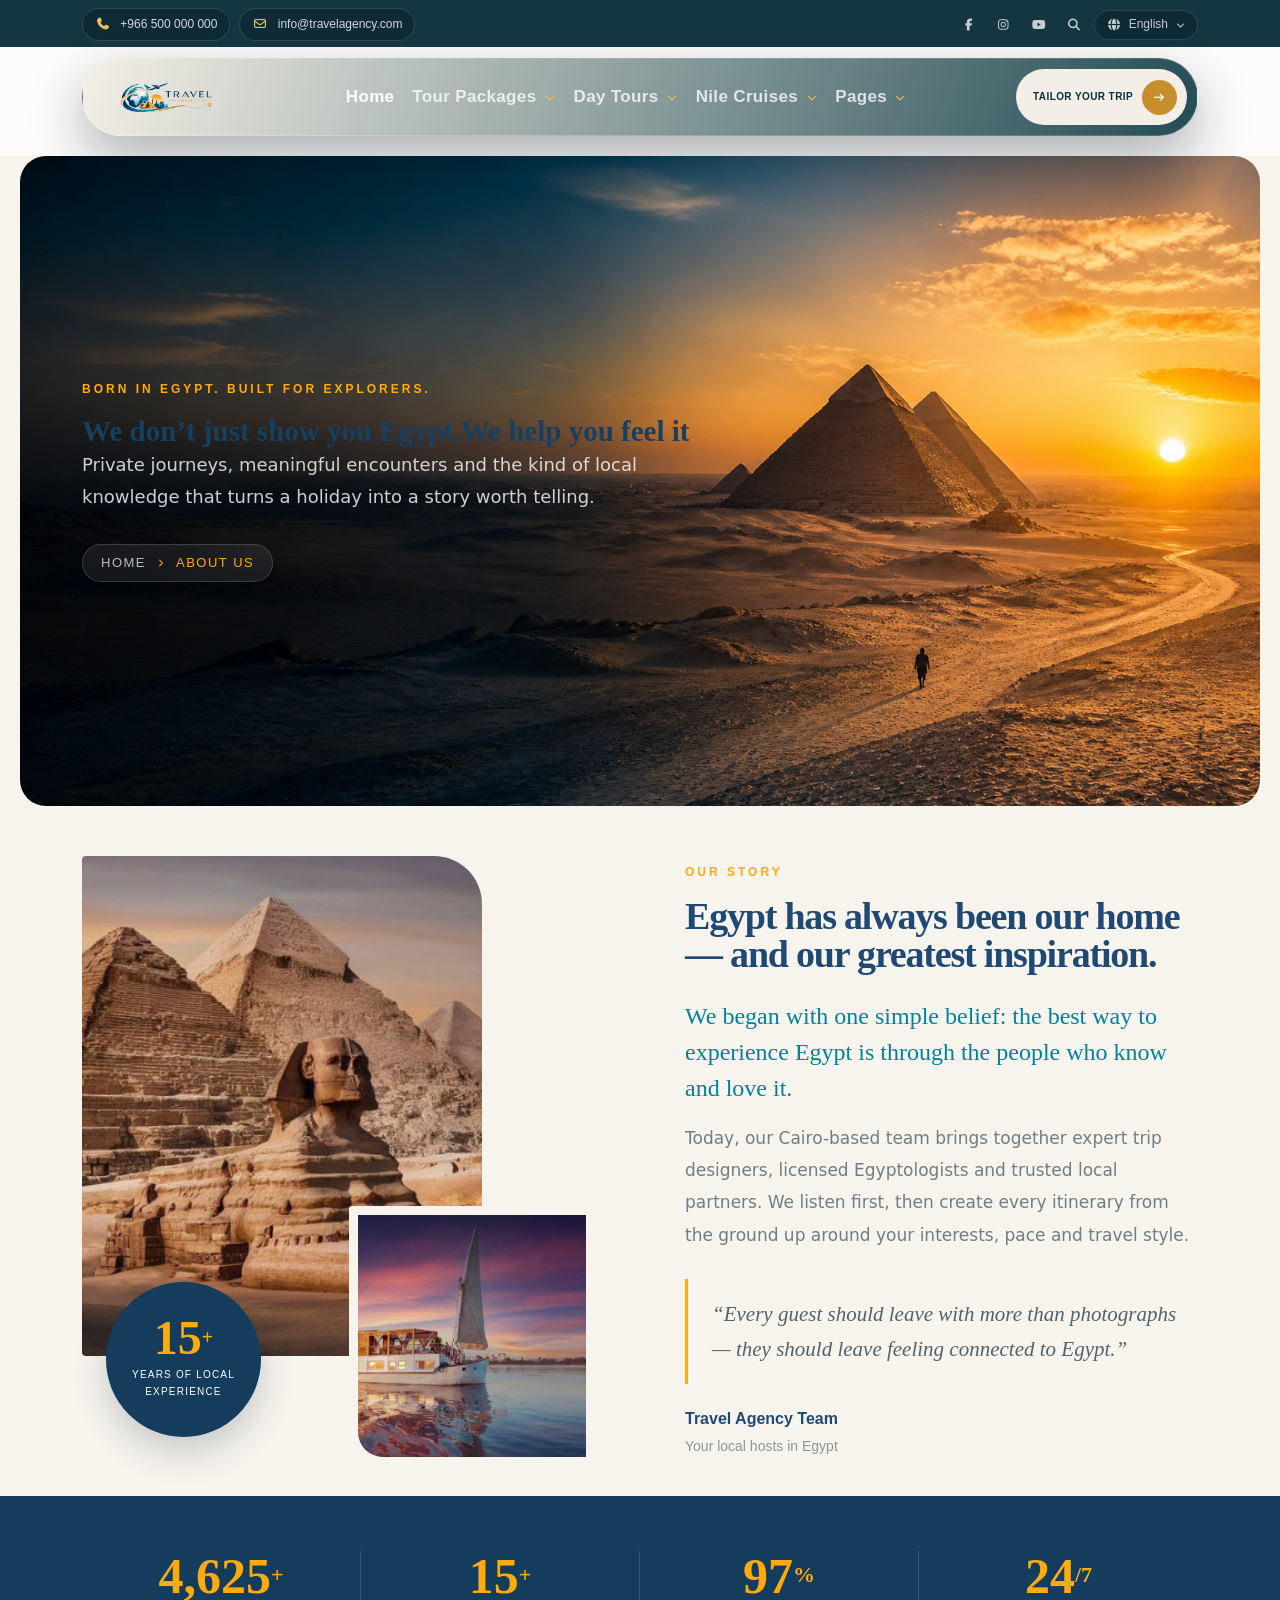
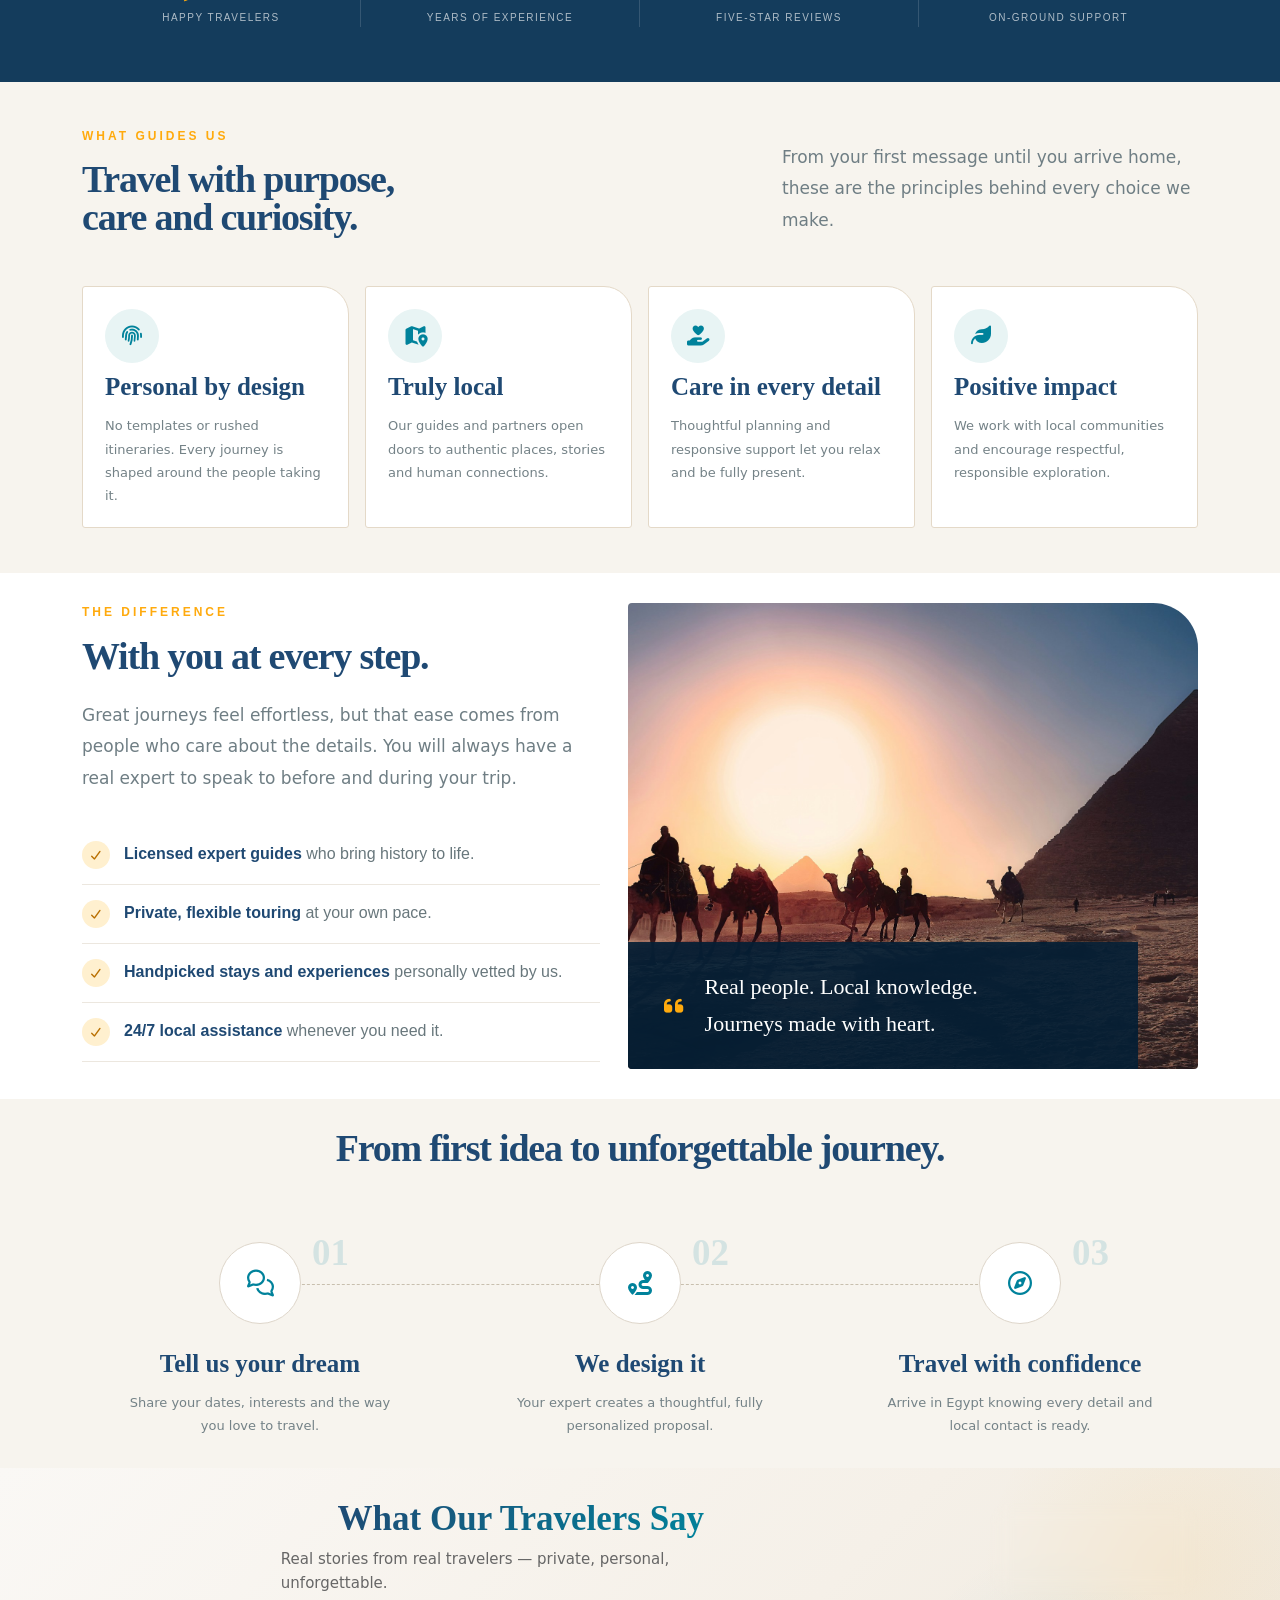
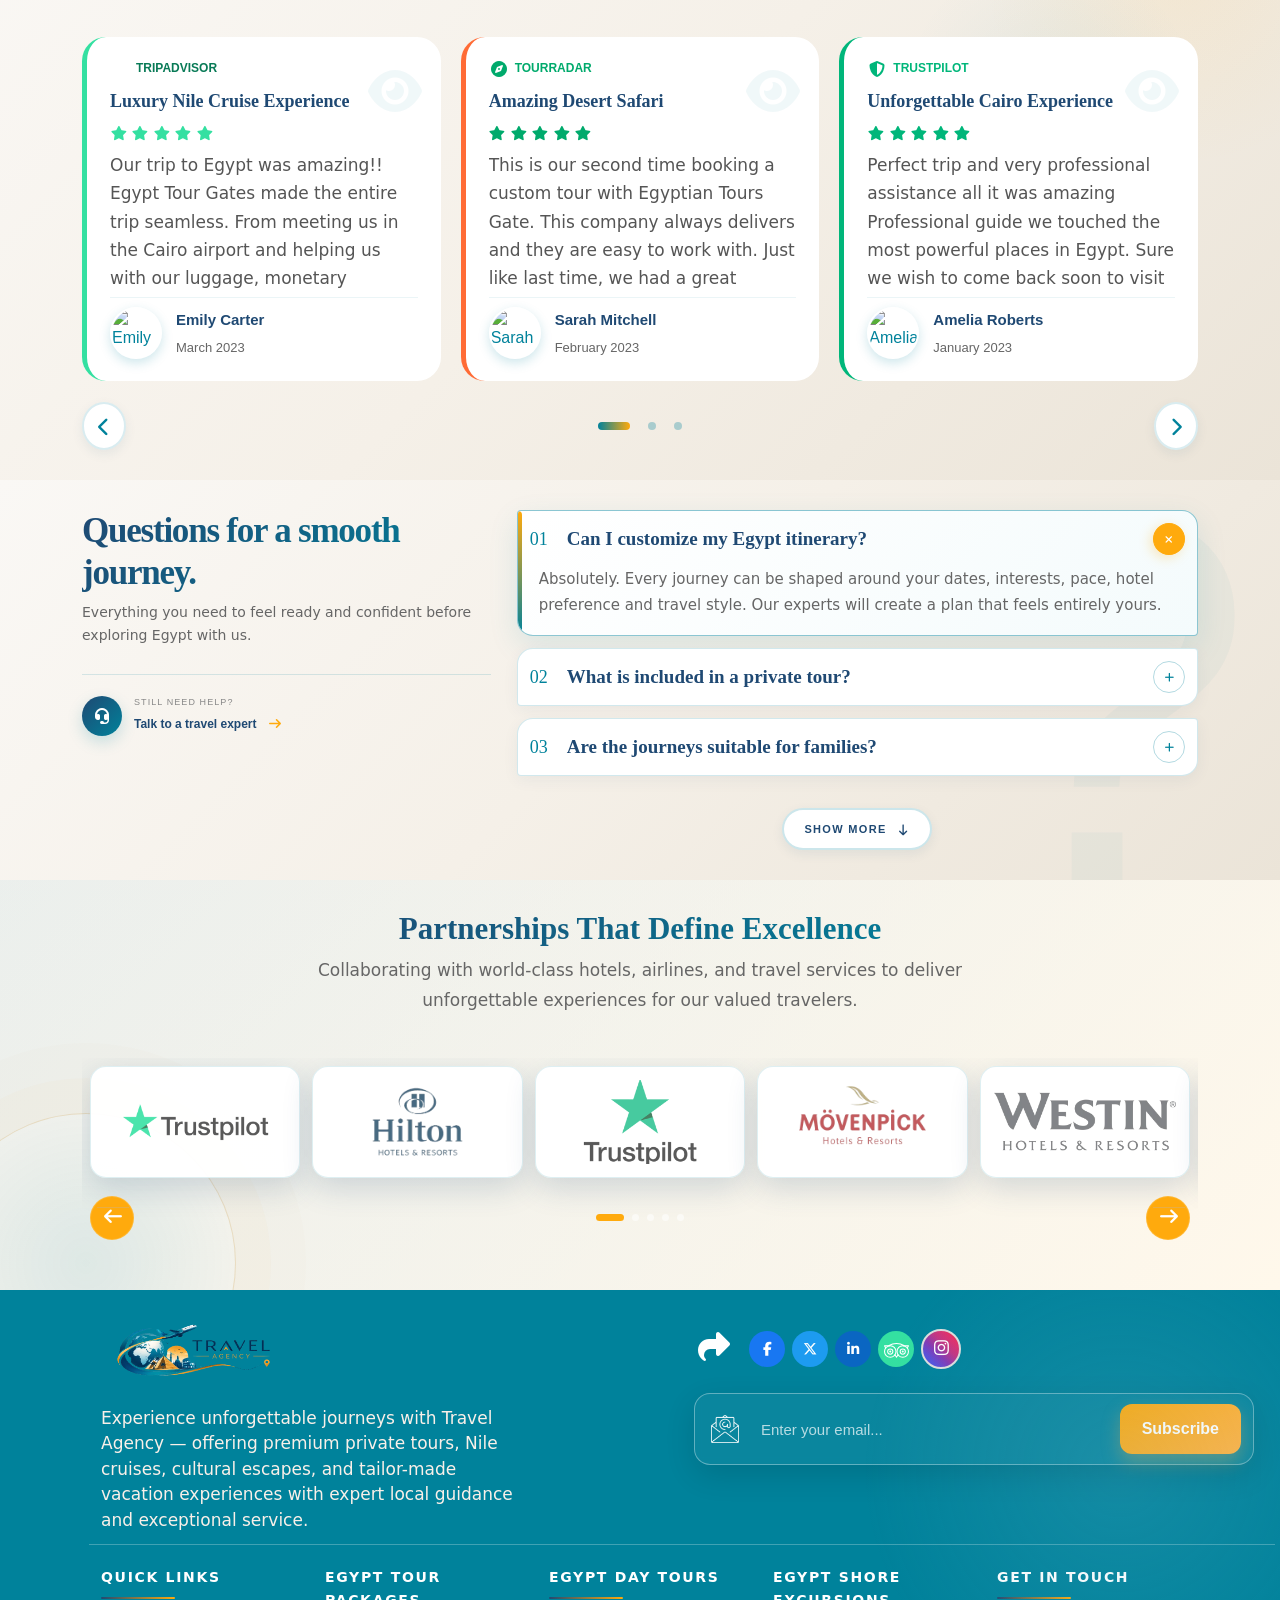
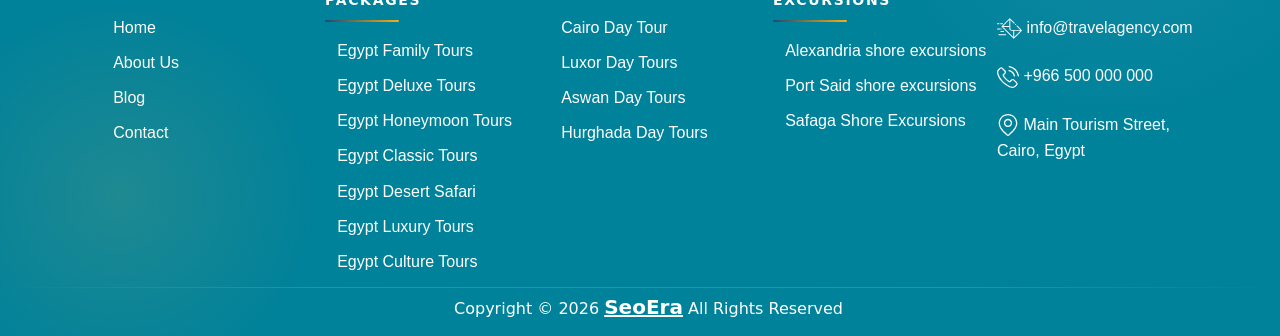
==== commit 76f53a8c: "Accessibility" ====
--- a/about.html
+++ b/about.html
@@ -964,8 +964,8 @@
       </div>
     </div>
 
-    <div class="partners-showcase container" aria-label="Our trusted partners">
-      <div class="partners-showcase__line" aria-hidden="true">
+    <div class="partners-showcase container" role="region" aria-label="Our trusted partners">
+      <div class="partners-showcase__line">
         <div class="swiper partnerSwiper">
           <div class="swiper-wrapper partners-logo-grid">
             <figure class="swiper-slide"><img src="assets/images/Trustpilot-Logo.png" alt="Trustpilot partner logo">
@@ -1220,4 +1220,4 @@
     <script src="./assets/js/about-page.js?v=20260831"></script>
 </body>
 
-</html>+</html>
--- a/assets/css/main.css
+++ b/assets/css/main.css
@@ -35,13 +35,13 @@
 .home-discovery__shell>a>i:first-child { color: #c7923e; font-size: 20px }
 .home-discovery__shell>a>i:last-child { font-size: 10px; opacity: .45; transition: transform .25s ease }
 .home-discovery__shell>a span small,.home-discovery__shell>a span b { display: block }
-.home-discovery__shell>a span small { margin-bottom: 5px; color: #77898e; font-size: 9px; letter-spacing: .5px }
+.home-discovery__shell>a span small { margin-bottom: 5px; color: #52686e; font-size: 9px; letter-spacing: .5px }
 .home-discovery__shell>a span b { font-size: 13px }
 .home-discovery__shell>a:hover { background: #f6f0e5; color: #123844 }
 .home-discovery__shell>a:hover>i:last-child { transform: translateX(4px) }
 .home-discovery__shell>a.home-discovery__custom { border: 0; background: #e0b86d }
 .home-discovery__shell>a.home-discovery__custom>i:first-child { color: #123844 }
-.home-discovery__shell>a.home-discovery__custom span small { color: rgba(18,56,68,.68) }
+.home-discovery__shell>a.home-discovery__custom span small { color: #123844 }
 
 body .tour-catalog { padding-top: 48px }
 body .tour-catalog__heading h2 { max-width: 650px; font-size: clamp(42px,5vw,68px); line-height: .98; letter-spacing: -.025em }
@@ -1810,7 +1810,7 @@
 }
 
 .review-card--tripadvisor .review-platform-icon {
-    color: #34e0a1
+    color: #087a56
 }
 
 .review-card--tourradar .review-platform-icon {
@@ -1945,7 +1945,7 @@
 }
 
 .review-author small {
-    color: #999;
+    color: #666;
     font-size: 13px
 }
 
@@ -4994,7 +4994,7 @@
 
 .dt-hcard__price small {
     font-size: 10px;
-    color: #8c9fa4;
+    color: #52666b;
     font-weight: 700;
     text-transform: uppercase;
 }
